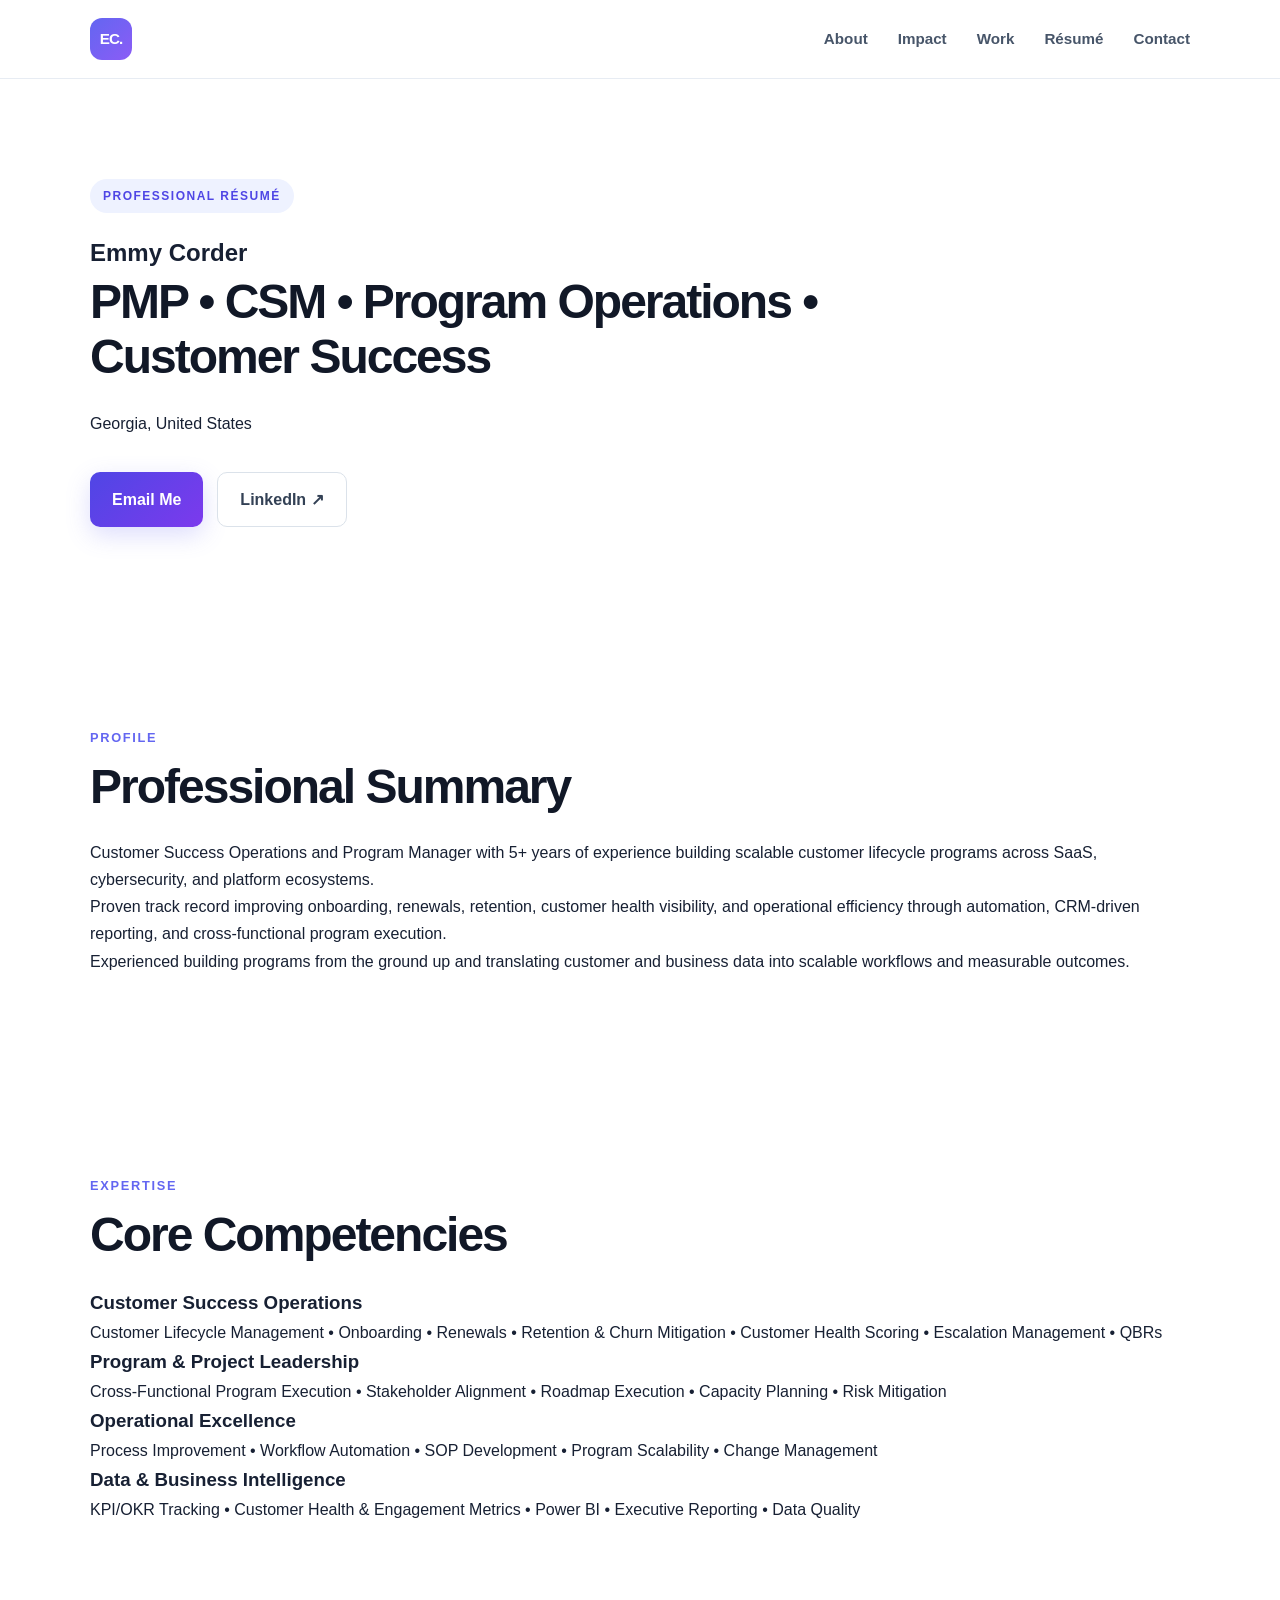
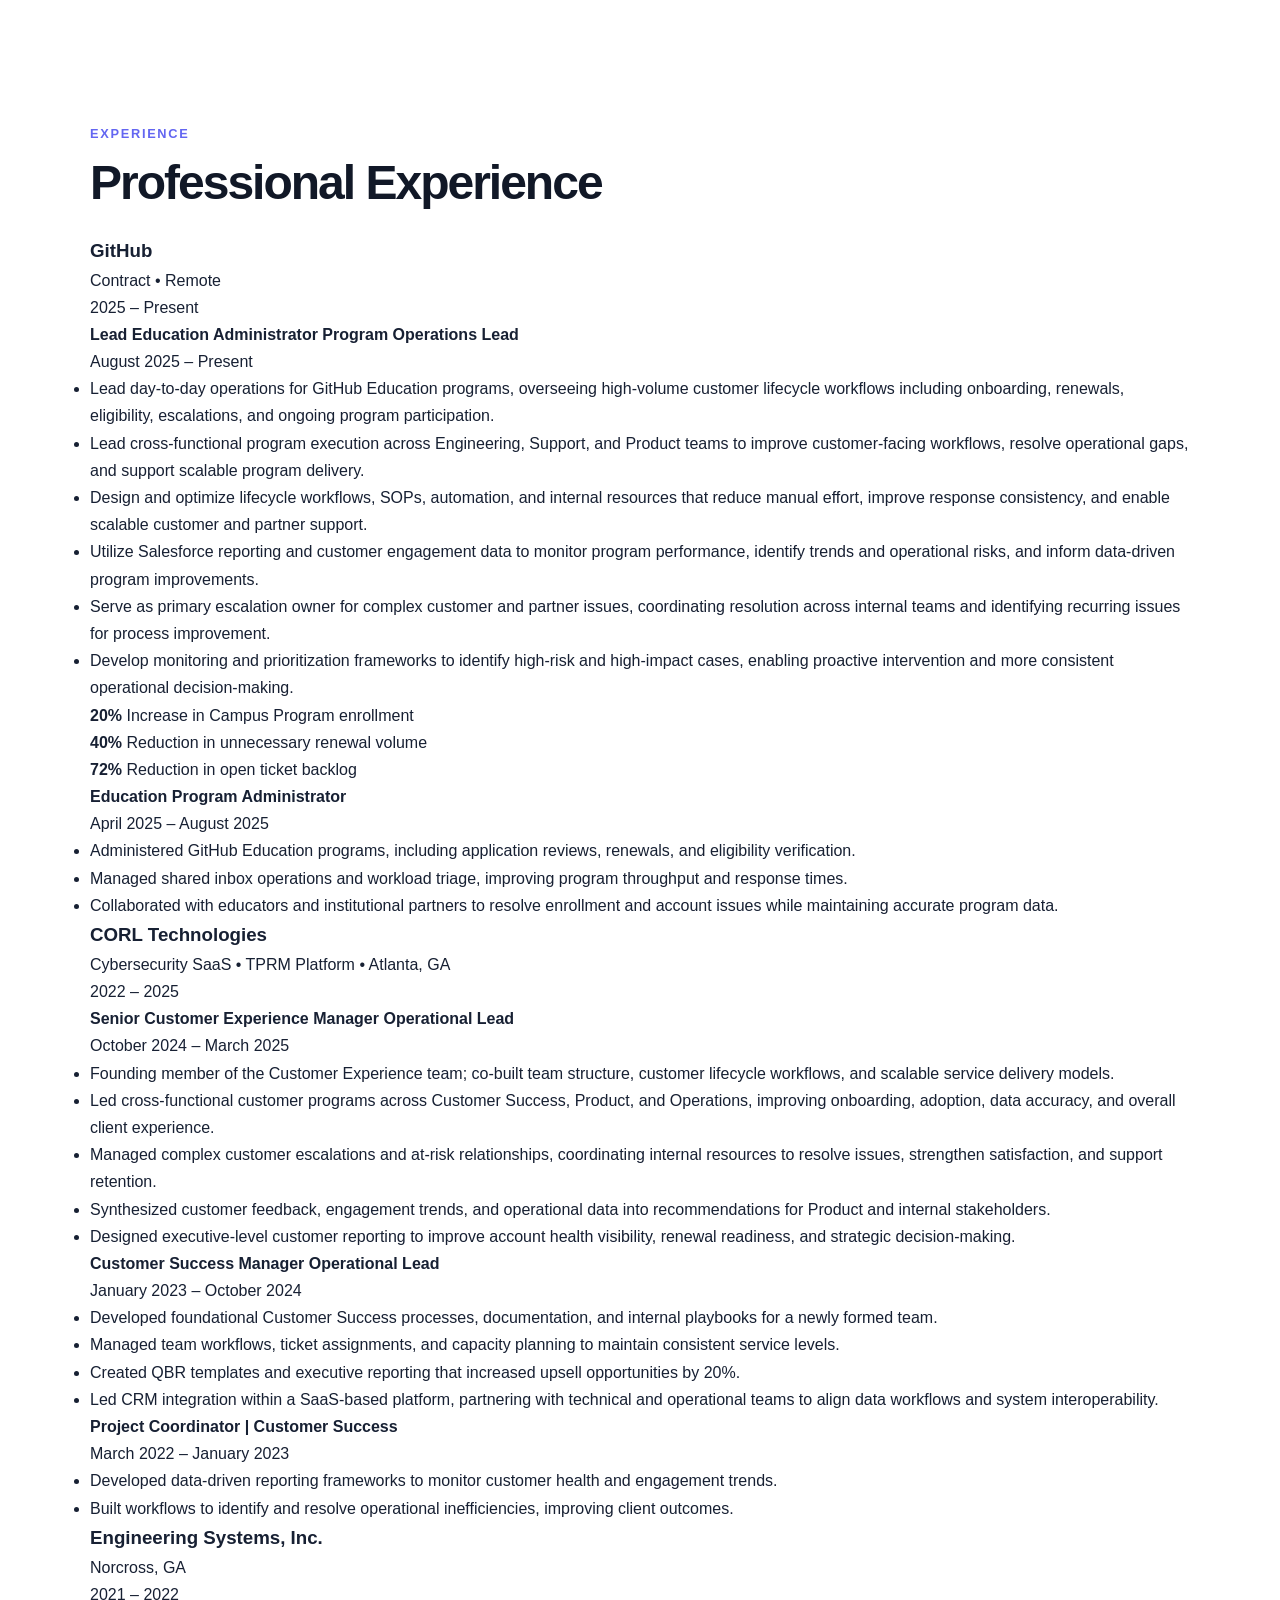
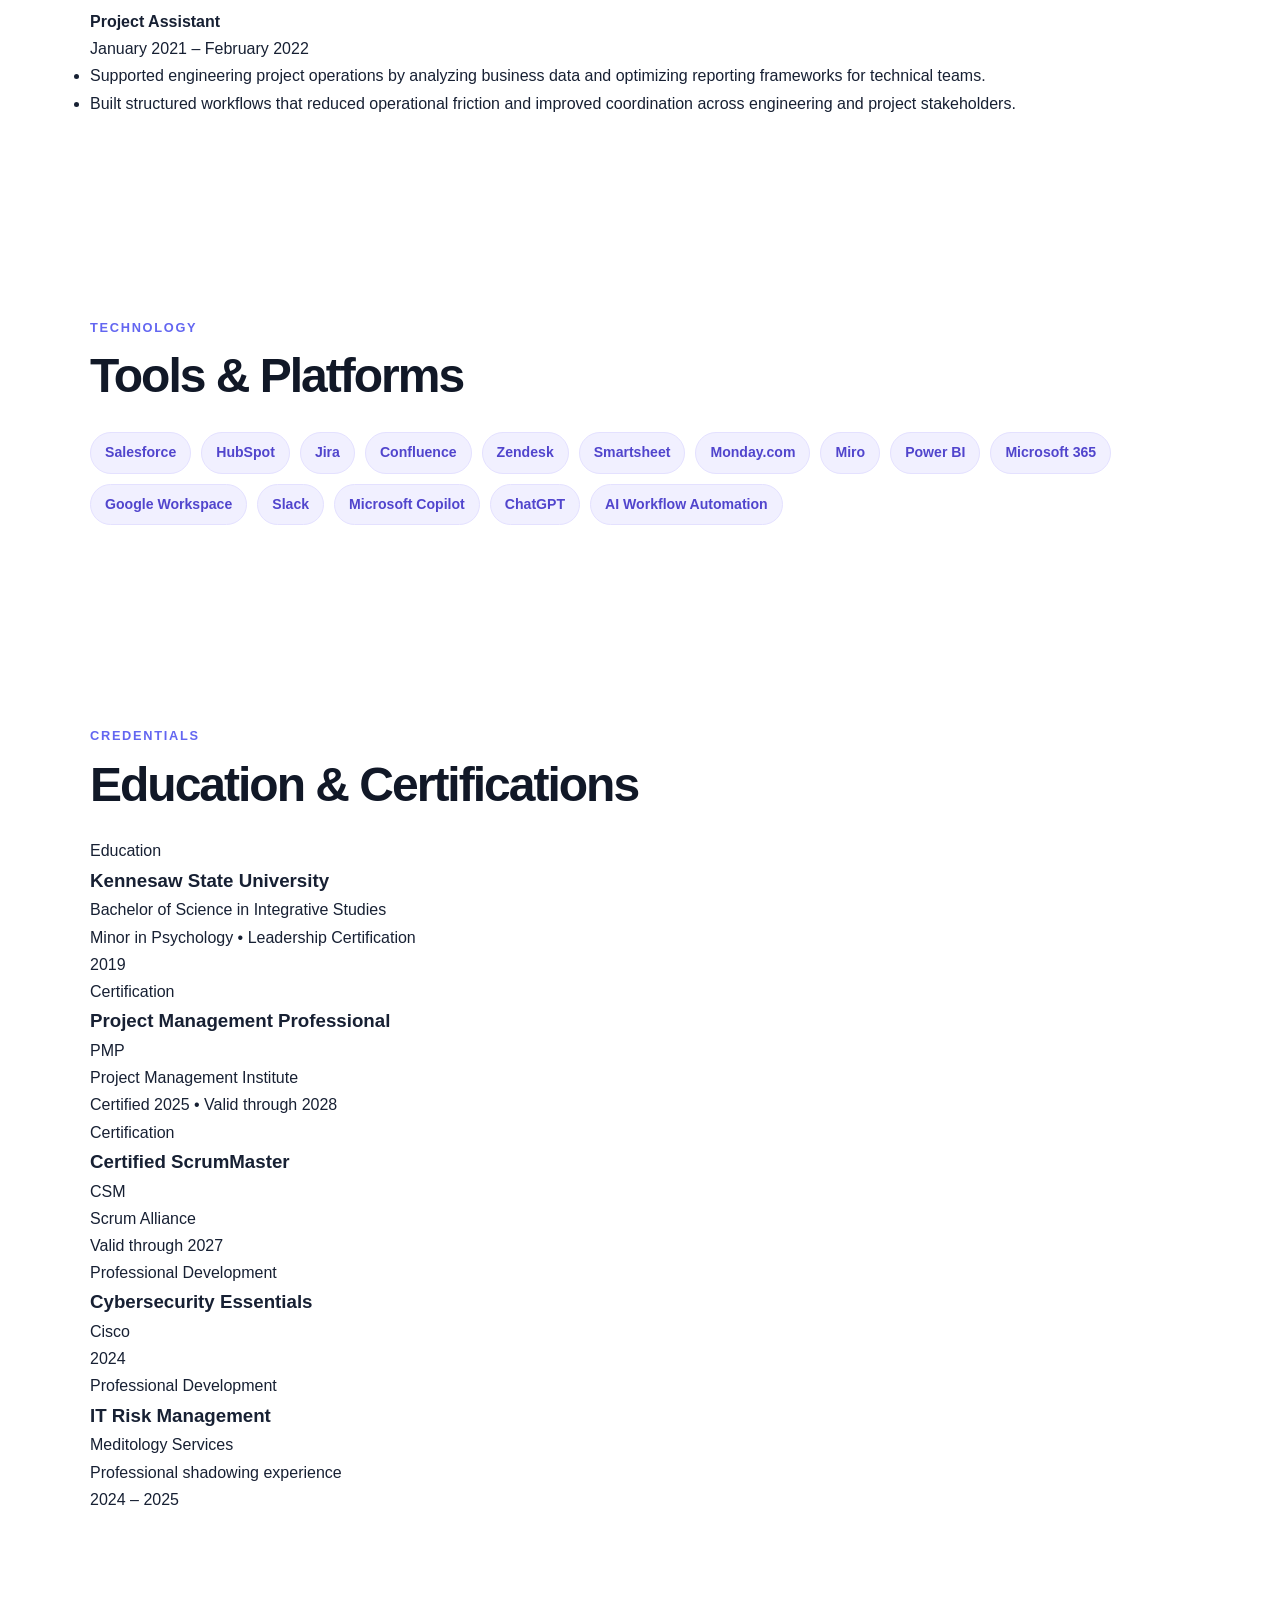
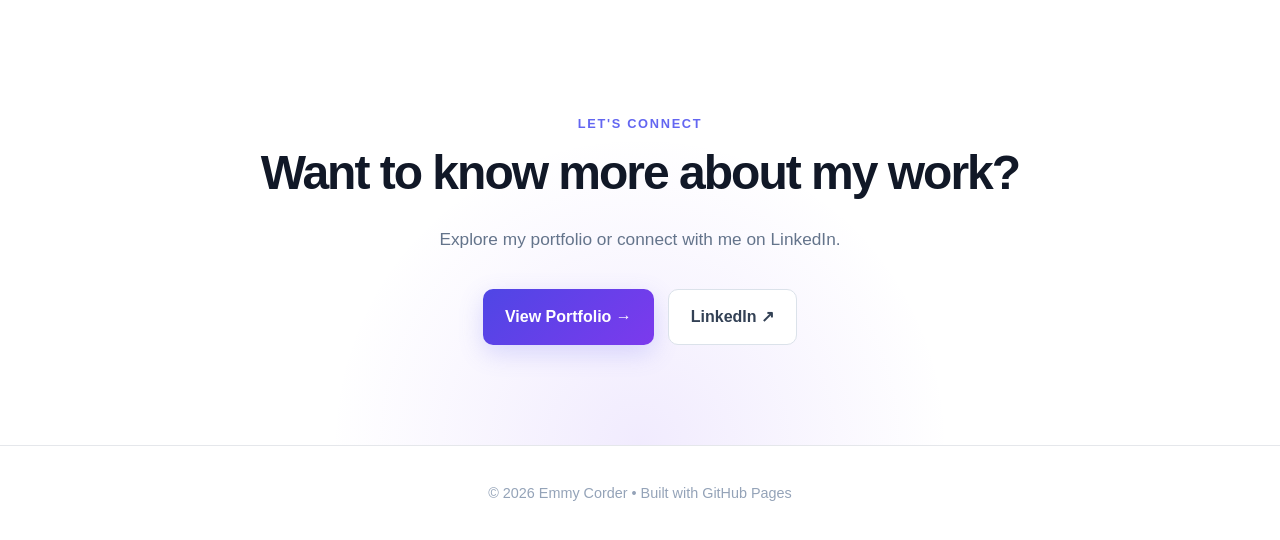
==== resume.html @ 61326d57 "Add HTML résumé for Emmy Corder This commit adds a complete HTML résumé for Emmy Corder, detailing p" ====
<!DOCTYPE html>
<html lang="en">

<head>
    <meta charset="UTF-8">
    <meta name="viewport" content="width=device-width, initial-scale=1.0">

    <title>Résumé | Emmy Corder</title>

    <meta name="description"
        content="Professional experience and credentials of Emmy Corder, PMP, CSM — program operations and customer success professional specializing in SaaS and cybersecurity.">

    <link rel="stylesheet" href="style.css">

    <!-- EC Browser Tab Icon -->
    <link rel="icon"
        href="data:image/svg+xml,<svg xmlns=%22http://www.w3.org/2000/svg%22 viewBox=%220 0 100 100%22><rect width=%22100%22 height=%22100%22 rx=%2220%22 fill=%22%236366f1%22/><text x=%2250%22 y=%2265%22 font-size=%2242%22 text-anchor=%22middle%22 fill=%22white%22 font-family=%22Arial%22 font-weight=%22bold%22>EC</text></svg>">

</head>

<body>

    <!-- Navigation -->

    <nav>

        <a href="index.html" class="logo">EC.</a>

        <ul>
            <li><a href="index.html#about">About</a></li>
            <li><a href="index.html#impact">Impact</a></li>
            <li><a href="index.html#experience">Work</a></li>
            <li><a href="resume.html">Résumé</a></li>
            <li><a href="index.html#contact">Contact</a></li>
        </ul>

    </nav>


    <!-- Resume Header -->

    <section class="resume-hero">

        <div class="container">

            <p class="eyebrow">Professional Résumé</p>

            <h1>Emmy Corder</h1>

            <h2>
                PMP • CSM • Program Operations • Customer Success
            </h2>

            <p class="resume-location">
                Georgia, United States
            </p>

            <div class="buttons">

                <a class="button primary"
                    href="mailto:emmylou7486@gmail.com">
                    Email Me
                </a>

                <a class="button secondary"
                    href="https://www.linkedin.com/in/emily-corder/"
                    target="_blank"
                    rel="noopener noreferrer">
                    LinkedIn ↗
                </a>

            </div>

        </div>

    </section>


    <!-- Professional Summary -->

    <section class="resume-section">

        <div class="container resume-container">

            <div class="resume-section-title">
                <p class="section-label">Profile</p>
                <h2>Professional Summary</h2>
            </div>

            <div class="resume-content">

                <p>
                    Customer Success Operations and Program Manager with 5+ years
                    of experience building scalable customer lifecycle programs
                    across SaaS, cybersecurity, and platform ecosystems.
                </p>

                <p>
                    Proven track record improving onboarding, renewals, retention,
                    customer health visibility, and operational efficiency through
                    automation, CRM-driven reporting, and cross-functional program
                    execution.
                </p>

                <p>
                    Experienced building programs from the ground up and translating
                    customer and business data into scalable workflows and measurable
                    outcomes.
                </p>

            </div>

        </div>

    </section>


    <!-- Core Competencies -->

    <section class="resume-section resume-alt">

        <div class="container">

            <p class="section-label">Expertise</p>

            <h2>Core Competencies</h2>

            <div class="competency-grid">

                <div class="competency-card">

                    <h3>Customer Success Operations</h3>

                    <p>
                        Customer Lifecycle Management • Onboarding • Renewals •
                        Retention & Churn Mitigation • Customer Health Scoring •
                        Escalation Management • QBRs
                    </p>

                </div>


                <div class="competency-card">

                    <h3>Program & Project Leadership</h3>

                    <p>
                        Cross-Functional Program Execution • Stakeholder Alignment •
                        Roadmap Execution • Capacity Planning • Risk Mitigation
                    </p>

                </div>


                <div class="competency-card">

                    <h3>Operational Excellence</h3>

                    <p>
                        Process Improvement • Workflow Automation • SOP Development •
                        Program Scalability • Change Management
                    </p>

                </div>


                <div class="competency-card">

                    <h3>Data & Business Intelligence</h3>

                    <p>
                        KPI/OKR Tracking • Customer Health & Engagement Metrics •
                        Power BI • Executive Reporting • Data Quality
                    </p>

                </div>

            </div>

        </div>

    </section>


    <!-- Experience -->

    <section class="resume-section">

        <div class="container">

            <p class="section-label">Experience</p>

            <h2>Professional Experience</h2>


            <!-- GitHub -->

            <article class="resume-job">

                <div class="job-header">

                    <div>
                        <h3>GitHub</h3>
                        <p class="company-detail">
                            Contract • Remote
                        </p>
                    </div>

                    <span class="job-period">
                        2025 – Present
                    </span>

                </div>


                <div class="role">

                    <div class="role-heading">

                        <h4>
                            Lead Education Administrator
                            <span>Program Operations Lead</span>
                        </h4>

                        <p>August 2025 – Present</p>

                    </div>

                    <ul>
                        <li>
                            Lead day-to-day operations for GitHub Education programs,
                            overseeing high-volume customer lifecycle workflows including
                            onboarding, renewals, eligibility, escalations, and ongoing
                            program participation.
                        </li>

                        <li>
                            Lead cross-functional program execution across Engineering,
                            Support, and Product teams to improve customer-facing workflows,
                            resolve operational gaps, and support scalable program delivery.
                        </li>

                        <li>
                            Design and optimize lifecycle workflows, SOPs, automation,
                            and internal resources that reduce manual effort, improve
                            response consistency, and enable scalable customer and
                            partner support.
                        </li>

                        <li>
                            Utilize Salesforce reporting and customer engagement data
                            to monitor program performance, identify trends and operational
                            risks, and inform data-driven program improvements.
                        </li>

                        <li>
                            Serve as primary escalation owner for complex customer and
                            partner issues, coordinating resolution across internal teams
                            and identifying recurring issues for process improvement.
                        </li>

                        <li>
                            Develop monitoring and prioritization frameworks to identify
                            high-risk and high-impact cases, enabling proactive intervention
                            and more consistent operational decision-making.
                        </li>

                    </ul>


                    <div class="achievement-grid">

                        <div class="achievement">
                            <strong>20%</strong>
                            <span>Increase in Campus Program enrollment</span>
                        </div>

                        <div class="achievement">
                            <strong>40%</strong>
                            <span>Reduction in unnecessary renewal volume</span>
                        </div>

                        <div class="achievement">
                            <strong>72%</strong>
                            <span>Reduction in open ticket backlog</span>
                        </div>

                    </div>

                </div>


                <div class="role">

                    <div class="role-heading">

                        <h4>Education Program Administrator</h4>

                        <p>April 2025 – August 2025</p>

                    </div>

                    <ul>
                        <li>
                            Administered GitHub Education programs, including application
                            reviews, renewals, and eligibility verification.
                        </li>

                        <li>
                            Managed shared inbox operations and workload triage,
                            improving program throughput and response times.
                        </li>

                        <li>
                            Collaborated with educators and institutional partners to
                            resolve enrollment and account issues while maintaining
                            accurate program data.
                        </li>
                    </ul>

                </div>

            </article>


            <!-- CORL -->

            <article class="resume-job">

                <div class="job-header">

                    <div>
                        <h3>CORL Technologies</h3>
                        <p class="company-detail">
                            Cybersecurity SaaS • TPRM Platform • Atlanta, GA
                        </p>
                    </div>

                    <span class="job-period">
                        2022 – 2025
                    </span>

                </div>


                <div class="role">

                    <div class="role-heading">

                        <h4>
                            Senior Customer Experience Manager
                            <span>Operational Lead</span>
                        </h4>

                        <p>October 2024 – March 2025</p>

                    </div>

                    <ul>
                        <li>
                            Founding member of the Customer Experience team; co-built
                            team structure, customer lifecycle workflows, and scalable
                            service delivery models.
                        </li>

                        <li>
                            Led cross-functional customer programs across Customer Success,
                            Product, and Operations, improving onboarding, adoption,
                            data accuracy, and overall client experience.
                        </li>

                        <li>
                            Managed complex customer escalations and at-risk relationships,
                            coordinating internal resources to resolve issues, strengthen
                            satisfaction, and support retention.
                        </li>

                        <li>
                            Synthesized customer feedback, engagement trends, and
                            operational data into recommendations for Product and
                            internal stakeholders.
                        </li>

                        <li>
                            Designed executive-level customer reporting to improve
                            account health visibility, renewal readiness, and strategic
                            decision-making.
                        </li>
                    </ul>

                </div>


                <div class="role">

                    <div class="role-heading">

                        <h4>
                            Customer Success Manager
                            <span>Operational Lead</span>
                        </h4>

                        <p>January 2023 – October 2024</p>

                    </div>

                    <ul>
                        <li>
                            Developed foundational Customer Success processes,
                            documentation, and internal playbooks for a newly formed team.
                        </li>

                        <li>
                            Managed team workflows, ticket assignments, and capacity
                            planning to maintain consistent service levels.
                        </li>

                        <li>
                            Created QBR templates and executive reporting that increased
                            upsell opportunities by 20%.
                        </li>

                        <li>
                            Led CRM integration within a SaaS-based platform, partnering
                            with technical and operational teams to align data workflows
                            and system interoperability.
                        </li>
                    </ul>

                </div>


                <div class="role">

                    <div class="role-heading">

                        <h4>Project Coordinator | Customer Success</h4>

                        <p>March 2022 – January 2023</p>

                    </div>

                    <ul>
                        <li>
                            Developed data-driven reporting frameworks to monitor
                            customer health and engagement trends.
                        </li>

                        <li>
                            Built workflows to identify and resolve operational
                            inefficiencies, improving client outcomes.
                        </li>
                    </ul>

                </div>

            </article>


            <!-- ESI -->

            <article class="resume-job">

                <div class="job-header">

                    <div>
                        <h3>Engineering Systems, Inc.</h3>
                        <p class="company-detail">Norcross, GA</p>
                    </div>

                    <span class="job-period">
                        2021 – 2022
                    </span>

                </div>

                <div class="role">

                    <div class="role-heading">

                        <h4>Project Assistant</h4>

                        <p>January 2021 – February 2022</p>

                    </div>

                    <ul>
                        <li>
                            Supported engineering project operations by analyzing
                            business data and optimizing reporting frameworks for
                            technical teams.
                        </li>

                        <li>
                            Built structured workflows that reduced operational
                            friction and improved coordination across engineering
                            and project stakeholders.
                        </li>
                    </ul>

                </div>

            </article>

        </div>

    </section>


    <!-- Tools -->

    <section class="resume-section resume-alt">

        <div class="container">

            <p class="section-label">Technology</p>

            <h2>Tools & Platforms</h2>

            <div class="skills">

                <span class="skill">Salesforce</span>
                <span class="skill">HubSpot</span>
                <span class="skill">Jira</span>
                <span class="skill">Confluence</span>
                <span class="skill">Zendesk</span>
                <span class="skill">Smartsheet</span>
                <span class="skill">Monday.com</span>
                <span class="skill">Miro</span>
                <span class="skill">Power BI</span>
                <span class="skill">Microsoft 365</span>
                <span class="skill">Google Workspace</span>
                <span class="skill">Slack</span>
                <span class="skill">Microsoft Copilot</span>
                <span class="skill">ChatGPT</span>
                <span class="skill">AI Workflow Automation</span>

            </div>

        </div>

    </section>


    <!-- Education & Credentials -->

    <section class="resume-section">

        <div class="container">

            <p class="section-label">Credentials</p>

            <h2>Education & Certifications</h2>


            <div class="credential-grid">

                <div class="credential-card">

                    <span class="credential-type">Education</span>

                    <h3>Kennesaw State University</h3>

                    <p>
                        Bachelor of Science in Integrative Studies
                    </p>

                    <p class="credential-detail">
                        Minor in Psychology • Leadership Certification
                    </p>

                    <p class="credential-year">2019</p>

                </div>


                <div class="credential-card">

                    <span class="credential-type">Certification</span>

                    <h3>Project Management Professional</h3>

                    <p>PMP</p>

                    <p class="credential-detail">
                        Project Management Institute
                    </p>

                    <p class="credential-year">
                        Certified 2025 • Valid through 2028
                    </p>

                </div>


                <div class="credential-card">

                    <span class="credential-type">Certification</span>

                    <h3>Certified ScrumMaster</h3>

                    <p>CSM</p>

                    <p class="credential-detail">
                        Scrum Alliance
                    </p>

                    <p class="credential-year">
                        Valid through 2027
                    </p>

                </div>


                <div class="credential-card">

                    <span class="credential-type">Professional Development</span>

                    <h3>Cybersecurity Essentials</h3>

                    <p>Cisco</p>

                    <p class="credential-year">2024</p>

                </div>


                <div class="credential-card">

                    <span class="credential-type">Professional Development</span>

                    <h3>IT Risk Management</h3>

                    <p>Meditology Services</p>

                    <p class="credential-detail">
                        Professional shadowing experience
                    </p>

                    <p class="credential-year">
                        2024 – 2025
                    </p>

                </div>

            </div>

        </div>

    </section>


    <!-- Contact -->

    <section class="contact">

        <div class="container">

            <p class="section-label">Let's Connect</p>

            <h2>
                Want to know more about my work?
            </h2>

            <p class="section-intro">
                Explore my portfolio or connect with me on LinkedIn.
            </p>

            <div class="buttons">

                <a class="button primary" href="index.html">
                    View Portfolio →
                </a>

                <a class="button secondary"
                    href="https://www.linkedin.com/in/emily-corder/"
                    target="_blank"
                    rel="noopener noreferrer">
                    LinkedIn ↗
                </a>

            </div>

        </div>

    </section>


    <footer>

        <p>
            © 2026 Emmy Corder • Built with GitHub Pages
        </p>

    </footer>

</body>

</html>
---- style.css ----
/* ---------- Base ---------- */

* {
    box-sizing: border-box;
    margin: 0;
    padding: 0;
}

html {
    scroll-behavior: smooth;
}

body {
    font-family: Inter, -apple-system, BlinkMacSystemFont, "Segoe UI", sans-serif;
    color: #172033;
    background: #ffffff;
    line-height: 1.7;
}

a {
    transition: all 0.2s ease;
}


/* ---------- Navigation ---------- */

nav {
    position: sticky;
    top: 0;
    z-index: 100;

    width: 100%;
    padding: 18px max(30px, calc((100% - 1100px) / 2));

    display: flex;
    justify-content: space-between;
    align-items: center;

    background: rgba(255, 255, 255, 0.88);
    backdrop-filter: blur(14px);
    border-bottom: 1px solid rgba(226, 232, 240, 0.8);
}

.logo {
    width: 42px;
    height: 42px;

    display: flex;
    align-items: center;
    justify-content: center;

    border-radius: 12px;

    background: linear-gradient(135deg, #6366f1, #8b5cf6);
    color: white;

    font-weight: 800;
    letter-spacing: -1px;
    text-decoration: none;

    transition: transform 0.2s ease, box-shadow 0.2s ease;
}

.logo:hover {
    color: white;
    transform: translateY(-2px);
    box-shadow: 0 6px 18px rgba(99, 102, 241, 0.25);
}

nav ul {
    display: flex;
    gap: 30px;
    list-style: none;
}

nav a {
    color: #475569;
    text-decoration: none;
    font-size: 0.95rem;
    font-weight: 600;
}

nav a:hover {
    color: #6366f1;
}


/* ---------- Hero ---------- */

.hero-wrapper {
    background:
        radial-gradient(circle at 85% 15%, rgba(139, 92, 246, .15), transparent 30%),
        radial-gradient(circle at 10% 60%, rgba(99, 102, 241, .10), transparent 35%),
        linear-gradient(180deg, #fafaff 0%, #ffffff 100%);
}

.hero {
    min-height: 78vh;
    max-width: 1100px;
    margin: auto;

    padding: 100px 30px 120px;

    display: flex;
    align-items: center;
}

.hero-content {
    max-width: 850px;
}

.eyebrow {
    display: inline-block;

    margin-bottom: 20px;
    padding: 7px 13px;

    border-radius: 999px;

    background: #eef2ff;
    color: #4f46e5;

    font-size: .75rem;
    font-weight: 800;
    letter-spacing: 1.5px;
    text-transform: uppercase;
}

.hero h1 {
    margin-bottom: 20px;

    color: #111827;

    font-size: clamp(3.7rem, 8vw, 6.5rem);
    line-height: .95;
    letter-spacing: -5px;
}

.gradient-text {
    background: linear-gradient(90deg, #4f46e5, #8b5cf6);
    -webkit-background-clip: text;
    background-clip: text;
    color: transparent;
}

.hero h2 {
    max-width: 850px;
    margin-bottom: 25px;

    color: #334155;

    font-size: clamp(1.5rem, 3vw, 2.3rem);
    font-weight: 500;
    line-height: 1.3;
    letter-spacing: -1px;
}

.hero-description {
    max-width: 720px;

    color: #64748b;

    font-size: 1.12rem;
}

.buttons {
    display: flex;
    flex-wrap: wrap;
    gap: 14px;

    margin-top: 35px;
}

.button {
    display: inline-flex;
    align-items: center;

    padding: 13px 22px;

    border-radius: 10px;

    text-decoration: none;
    font-weight: 700;
}

.primary {
    background: linear-gradient(135deg, #4f46e5, #7c3aed);
    color: white;

    box-shadow: 0 8px 25px rgba(99, 102, 241, .22);
}

.primary:hover {
    transform: translateY(-2px);
    box-shadow: 0 12px 30px rgba(99, 102, 241, .30);
}

.secondary {
    background: white;
    border: 1px solid #dbe2ea;
    color: #334155;
}

.secondary:hover {
    border-color: #a5b4fc;
    transform: translateY(-2px);
}


/* ---------- General Sections ---------- */

section {
    padding: 100px 30px;
}

.container {
    max-width: 1100px;
    margin: auto;
}

.section-label {
    margin-bottom: 10px;

    color: #6366f1;

    font-size: .8rem;
    font-weight: 800;
    letter-spacing: 1.7px;
    text-transform: uppercase;
}

section h2 {
    max-width: 800px;
    margin-bottom: 25px;

    color: #111827;

    font-size: clamp(2rem, 4vw, 3rem);
    line-height: 1.15;
    letter-spacing: -2px;
}

.section-intro {
    max-width: 750px;

    color: #64748b;

    font-size: 1.08rem;
}


/* ---------- About ---------- */

.about-grid {
    display: grid;
    grid-template-columns: 1.25fr .75fr;
    gap: 70px;
    align-items: start;
}

.about-text p {
    margin-bottom: 20px;
    color: #475569;
    font-size: 1.05rem;
}

.quick-info {
    padding: 28px;

    background: #fafaff;
    border: 1px solid #e8e8f5;
    border-radius: 18px;

    box-shadow: 0 15px 40px rgba(15, 23, 42, .04);
}

.quick-info h3 {
    margin-bottom: 20px;
}

.quick-info p {
    margin-bottom: 14px;
    color: #64748b;
}

.quick-info strong {
    color: #1e293b;
}


/* ---------- Skills ---------- */

.skills {
    display: flex;
    flex-wrap: wrap;
    gap: 10px;

    margin-top: 28px;
}

.skill {
    padding: 8px 14px;

    background: #f1f0ff;
    border: 1px solid #e4e1ff;
    border-radius: 999px;

    color: #5145cd;

    font-size: .88rem;
    font-weight: 650;
}


/* ---------- Impact ---------- */

.impact {
    background: #f8fafc;
}

.stats {
    display: grid;
    grid-template-columns: repeat(3, 1fr);
    gap: 22px;

    margin-top: 45px;
}

.stat {
    position: relative;
    overflow: hidden;

    padding: 38px;

    background: white;
    border: 1px solid #e5e7eb;
    border-radius: 20px;

    box-shadow: 0 10px 35px rgba(15, 23, 42, .04);

    transition: transform .2s ease, box-shadow .2s ease;
}

.stat:hover {
    transform: translateY(-5px);
    box-shadow: 0 18px 45px rgba(15, 23, 42, .08);
}

.stat::before {
    content: "";
    position: absolute;

    top: 0;
    left: 0;

    width: 100%;
    height: 4px;

    background: linear-gradient(90deg, #6366f1, #a855f7);
}

.stat strong {
    display: block;

    margin-bottom: 7px;

    color: #5b50d6;

    font-size: 3.2rem;
    line-height: 1;
}

.stat span {
    color: #64748b;
}


/* ---------- Work Cards ---------- */

.work-grid {
    display: grid;
    grid-template-columns: repeat(2, 1fr);
    gap: 25px;

    margin-top: 45px;
}

.work-card {
    padding: 35px;

    background: white;
    border: 1px solid #e5e7eb;
    border-radius: 20px;

    box-shadow: 0 10px 35px rgba(15, 23, 42, .04);

    transition: transform .2s ease, border-color .2s ease;
}

.work-card:hover {
    transform: translateY(-4px);
    border-color: #c7d2fe;
}

.work-card .tag {
    display: inline-block;

    margin-bottom: 20px;
    padding: 6px 10px;

    background: #eef2ff;
    border-radius: 7px;

    color: #4f46e5;

    font-size: .75rem;
    font-weight: 800;
    text-transform: uppercase;
}

.work-card h3 {
    margin-bottom: 12px;

    color: #1e293b;

    font-size: 1.35rem;
}

.work-card p {
    color: #64748b;
}


/* ---------- Contact ---------- */

.contact {
    text-align: center;

    background:
        radial-gradient(circle at 50% 100%, rgba(139, 92, 246, .12), transparent 40%),
        #ffffff;
}

.contact h2,
.contact .section-intro {
    margin-left: auto;
    margin-right: auto;
}

.contact .buttons {
    justify-content: center;
}


/* ---------- Footer ---------- */

footer {
    padding: 35px 30px;

    border-top: 1px solid #e5e7eb;

    text-align: center;
    color: #94a3b8;

    font-size: .9rem;
}


/* ---------- Mobile ---------- */

@media (max-width: 750px) {

    nav ul {
        display: none;
    }

    .hero {
        min-height: auto;
        padding-top: 80px;
        padding-bottom: 90px;
    }

    .hero h1 {
        letter-spacing: -3px;
    }

    .about-grid,
    .stats,
    .work-grid {
        grid-template-columns: 1fr;
    }

    .about-grid {
        gap: 35px;
    }

    section {
        padding: 75px 25px;
    }
}
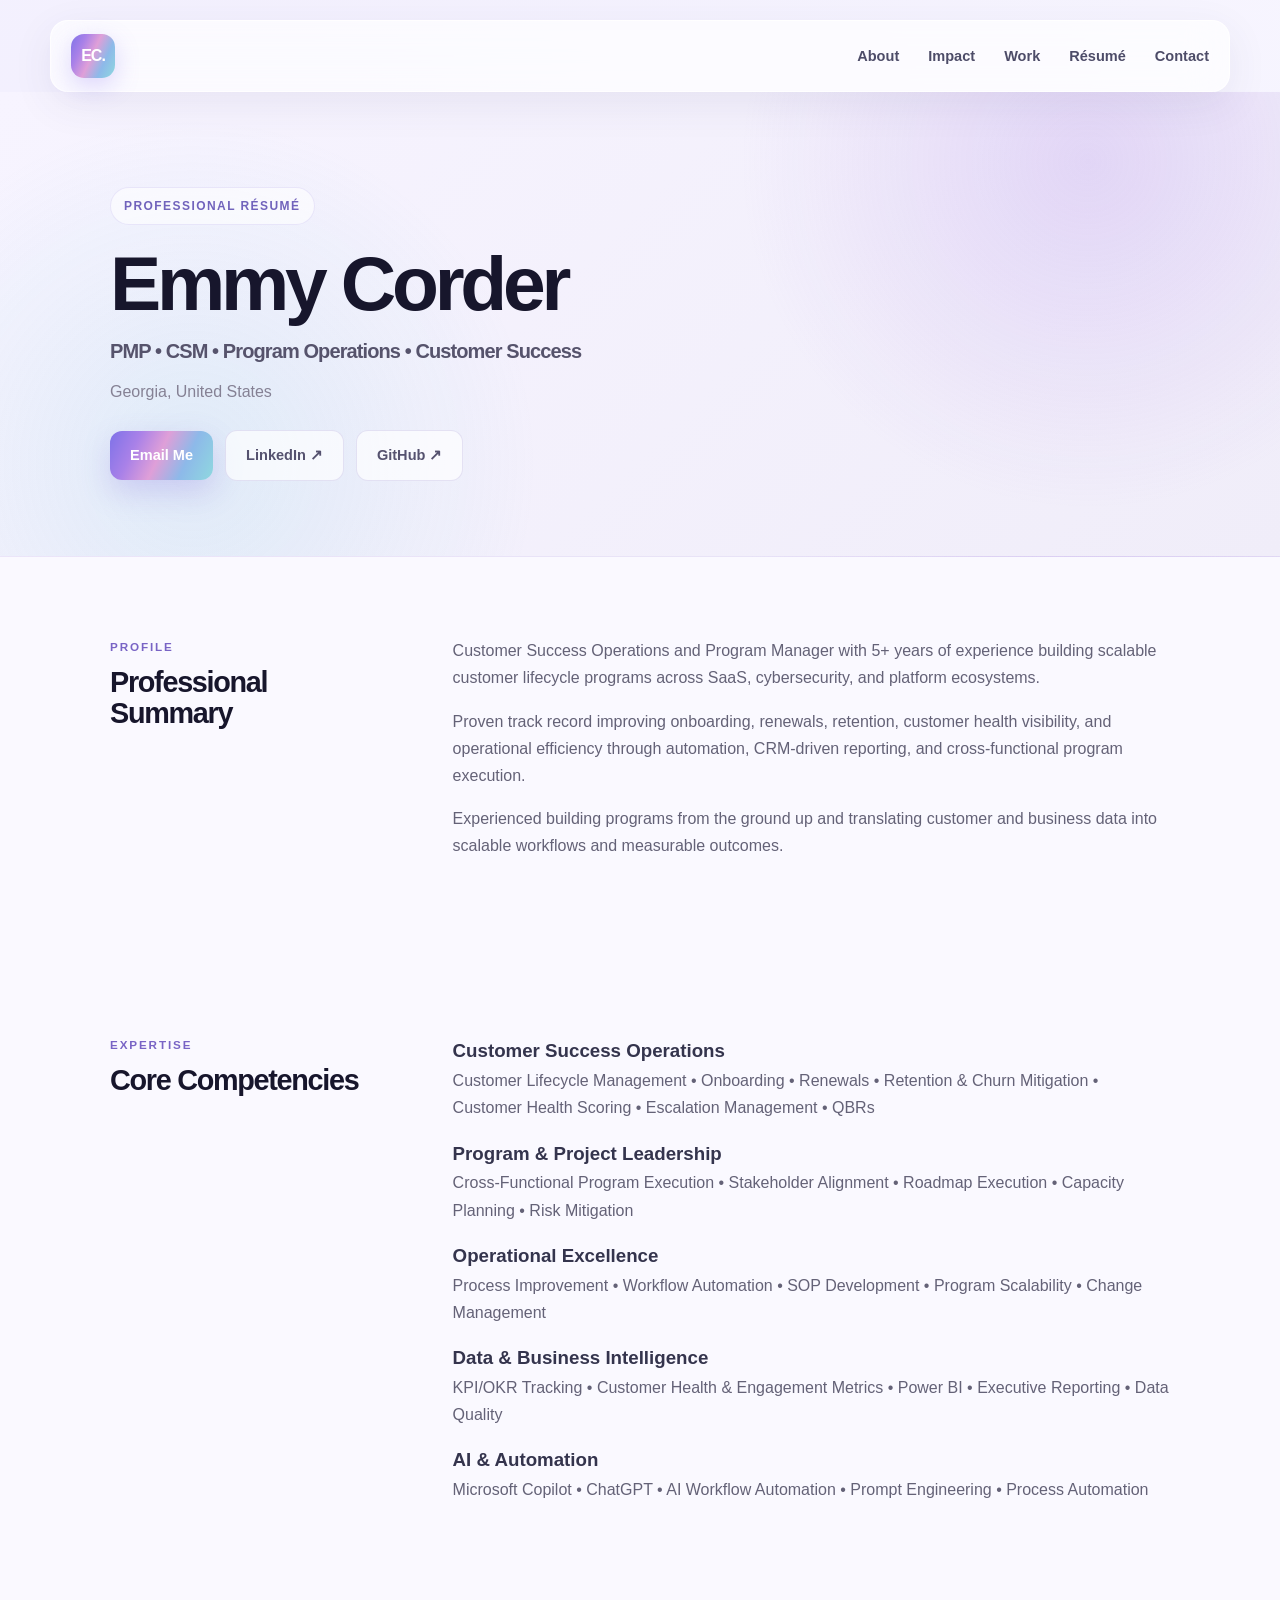
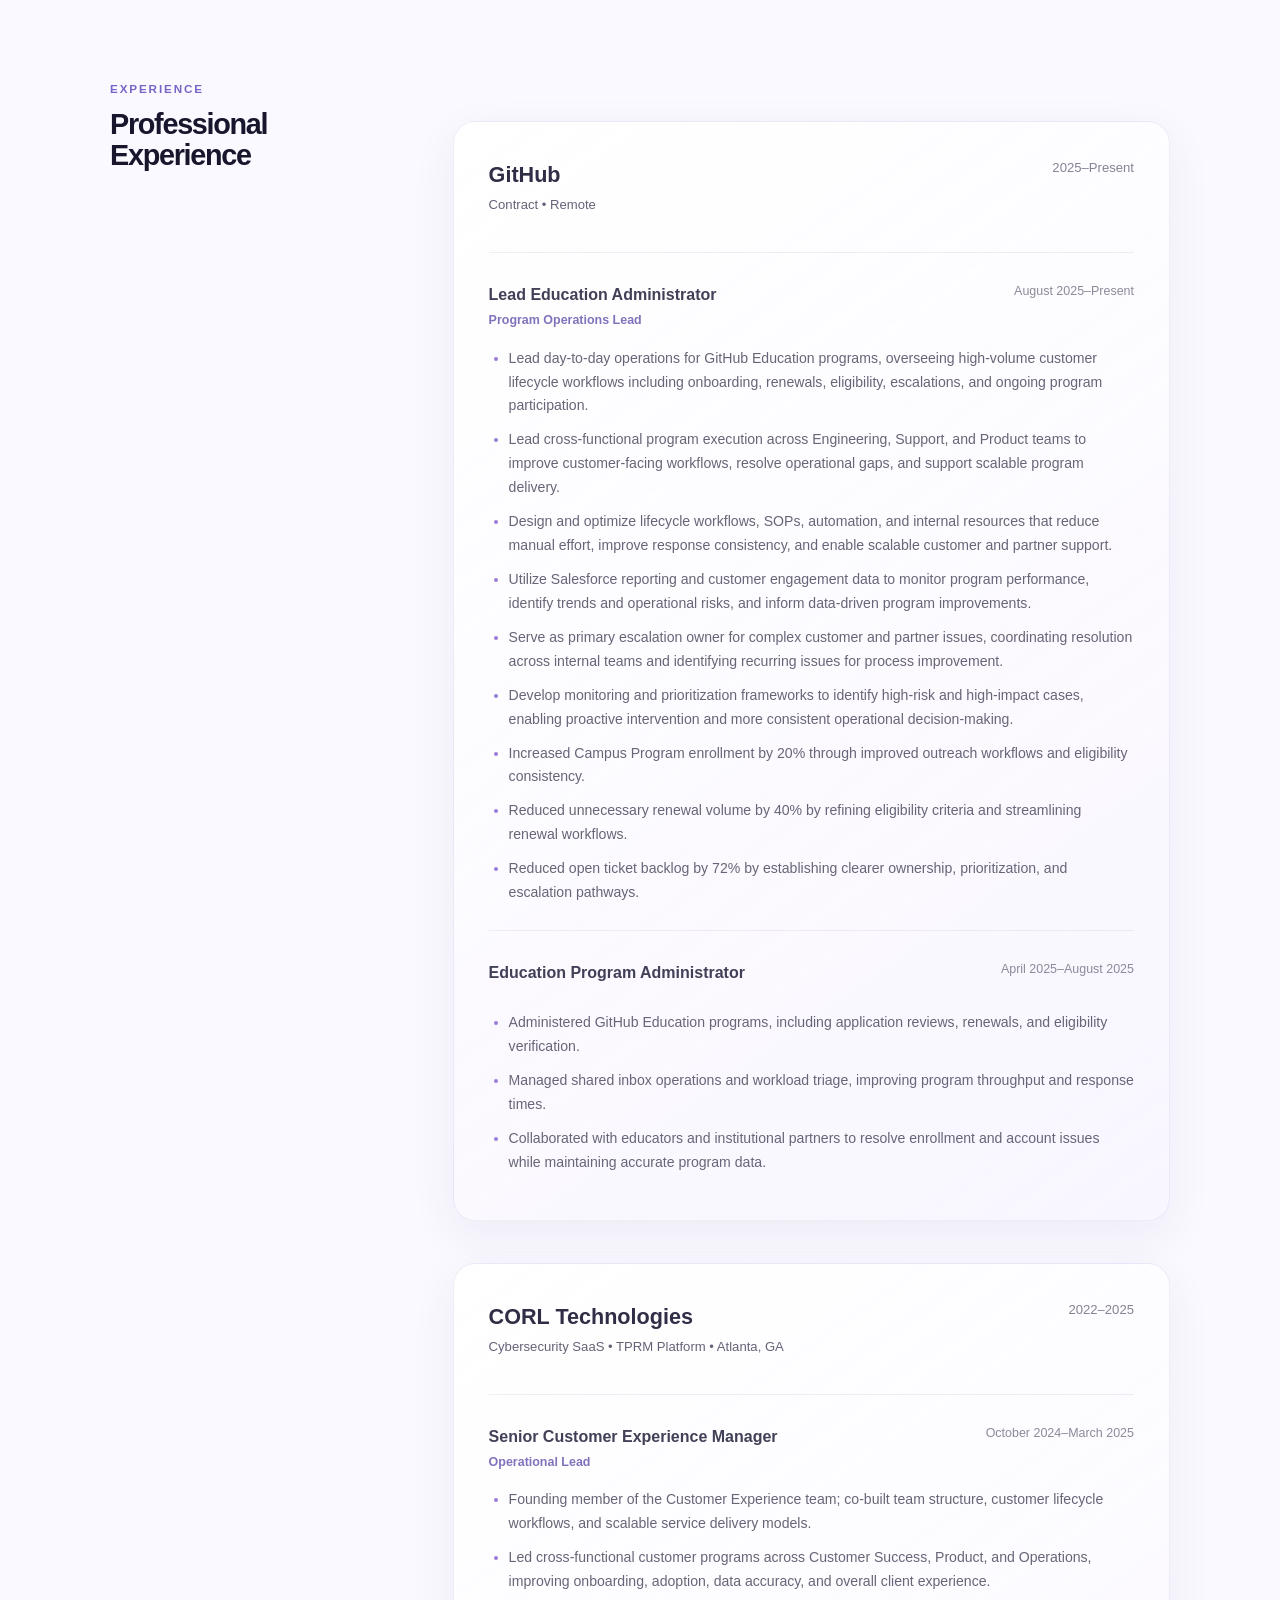
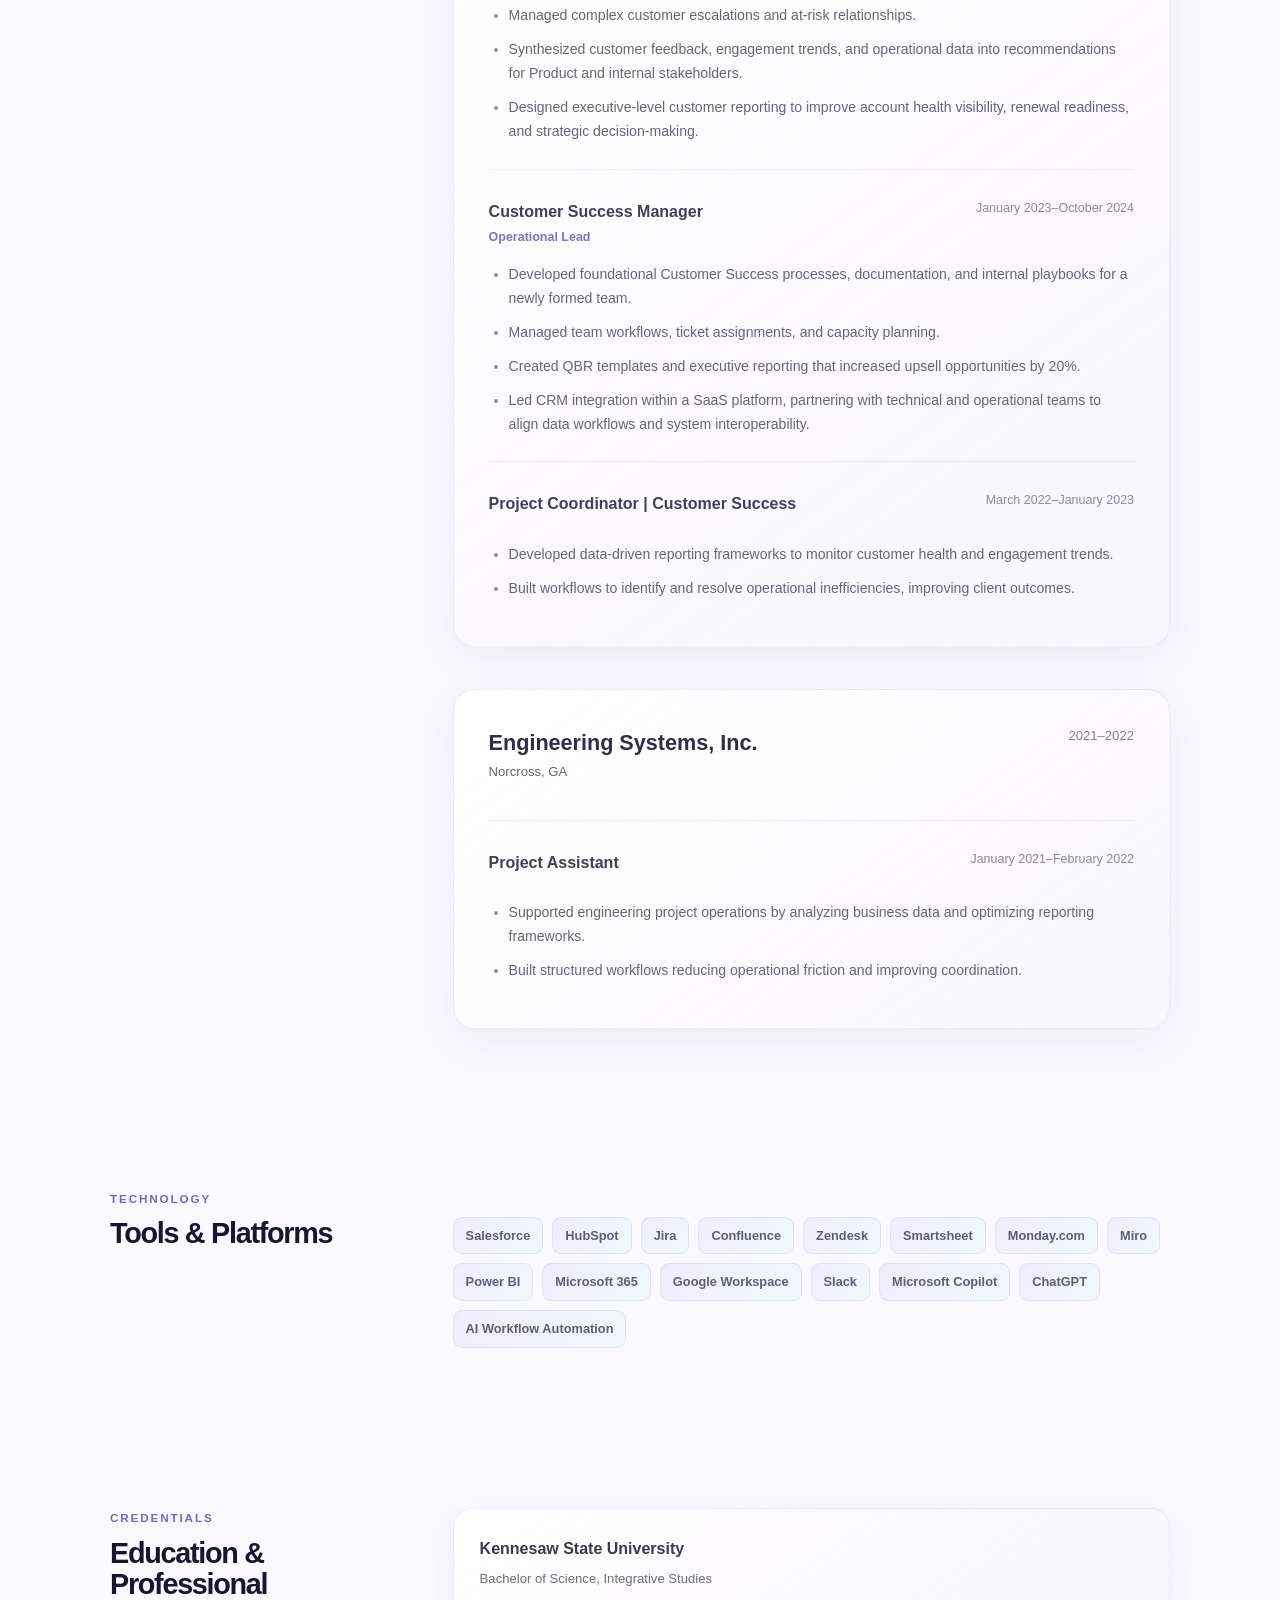
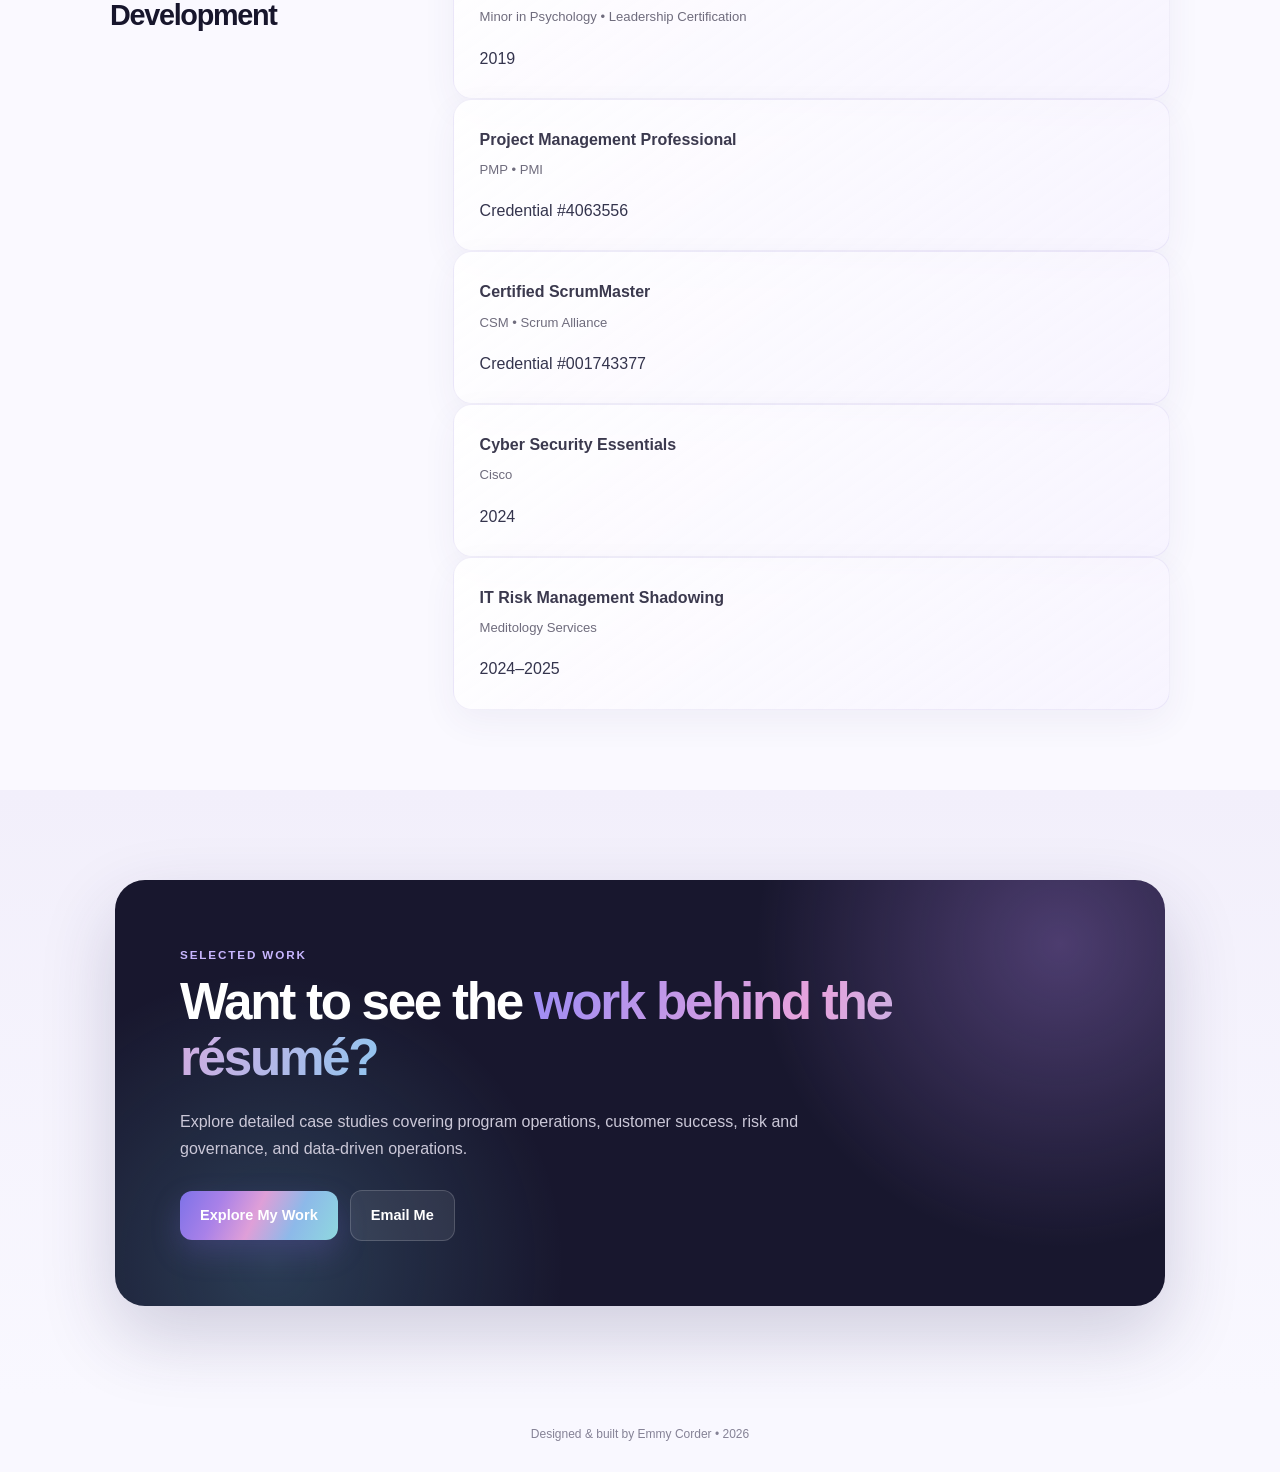
==== commit 76a90bfb: "Refactor resume.html for favicon and layout improvements Updated favicon link and improved formattin" ====
--- a/resume.html
+++ b/resume.html
@@ -12,15 +12,11 @@
 
     <link rel="stylesheet" href="style.css">
 
-    <!-- EC Browser Tab Icon -->
-    <link rel="icon"
-        href="data:image/svg+xml,<svg xmlns=%22http://www.w3.org/2000/svg%22 viewBox=%220 0 100 100%22><rect width=%22100%22 height=%22100%22 rx=%2220%22 fill=%22%236366f1%22/><text x=%2250%22 y=%2265%22 font-size=%2242%22 text-anchor=%22middle%22 fill=%22white%22 font-family=%22Arial%22 font-weight=%22bold%22>EC</text></svg>">
-
+    <!-- Favicon -->
+    <link rel="icon" type="image/svg+xml" href="assets/favicon.svg">
 </head>
 
 <body>
-
-    <!-- Navigation -->
 
     <nav>
 
@@ -37,13 +33,13 @@
     </nav>
 
 
-    <!-- Resume Header -->
-
     <section class="resume-hero">
 
         <div class="container">
 
-            <p class="eyebrow">Professional Résumé</p>
+            <p class="eyebrow">
+                Professional Résumé
+            </p>
 
             <h1>Emmy Corder</h1>
 
@@ -57,18 +53,28 @@
 
             <div class="buttons">
 
-                <a class="button primary"
+                <a
+                    class="button primary"
                     href="mailto:emmylou7486@gmail.com">
                     Email Me
                 </a>
 
-                <a class="button secondary"
+                <a
+                    class="button secondary"
                     href="https://www.linkedin.com/in/emily-corder/"
                     target="_blank"
                     rel="noopener noreferrer">
                     LinkedIn ↗
                 </a>
 
+                <a
+                    class="button secondary"
+                    href="https://github.com/v-corderiallyemmy"
+                    target="_blank"
+                    rel="noopener noreferrer">
+                    GitHub ↗
+                </a>
+
             </div>
 
         </div>
@@ -76,8 +82,7 @@
     </section>
 
 
-    <!-- Professional Summary -->
-
+    <!-- Summary -->
     <section class="resume-section">
 
         <div class="container resume-container">
@@ -90,22 +95,23 @@
             <div class="resume-content">
 
                 <p>
-                    Customer Success Operations and Program Manager with 5+ years
-                    of experience building scalable customer lifecycle programs
-                    across SaaS, cybersecurity, and platform ecosystems.
+                    Customer Success Operations and Program Manager with
+                    5+ years of experience building scalable customer
+                    lifecycle programs across SaaS, cybersecurity, and
+                    platform ecosystems.
                 </p>
 
                 <p>
-                    Proven track record improving onboarding, renewals, retention,
-                    customer health visibility, and operational efficiency through
-                    automation, CRM-driven reporting, and cross-functional program
-                    execution.
+                    Proven track record improving onboarding, renewals,
+                    retention, customer health visibility, and operational
+                    efficiency through automation, CRM-driven reporting,
+                    and cross-functional program execution.
                 </p>
 
                 <p>
-                    Experienced building programs from the ground up and translating
-                    customer and business data into scalable workflows and measurable
-                    outcomes.
+                    Experienced building programs from the ground up and
+                    translating customer and business data into scalable
+                    workflows and measurable outcomes.
                 </p>
 
             </div>
@@ -115,19 +121,19 @@
     </section>
 
 
-    <!-- Core Competencies -->
-
-    <section class="resume-section resume-alt">
-
-        <div class="container">
-
-            <p class="section-label">Expertise</p>
-
-            <h2>Core Competencies</h2>
-
-            <div class="competency-grid">
-
-                <div class="competency-card">
+    <!-- Competencies -->
+    <section class="resume-section">
+
+        <div class="container resume-container">
+
+            <div class="resume-section-title">
+                <p class="section-label">Expertise</p>
+                <h2>Core Competencies</h2>
+            </div>
+
+            <div class="resume-content">
+
+                <div class="competency-group">
 
                     <h3>Customer Success Operations</h3>
 
@@ -139,42 +145,52 @@
 
                 </div>
 
-
-                <div class="competency-card">
+                <div class="competency-group">
 
                     <h3>Program & Project Leadership</h3>
 
                     <p>
-                        Cross-Functional Program Execution • Stakeholder Alignment •
-                        Roadmap Execution • Capacity Planning • Risk Mitigation
+                        Cross-Functional Program Execution • Stakeholder
+                        Alignment • Roadmap Execution • Capacity Planning •
+                        Risk Mitigation
                     </p>
 
                 </div>
 
-
-                <div class="competency-card">
+                <div class="competency-group">
 
                     <h3>Operational Excellence</h3>
 
                     <p>
-                        Process Improvement • Workflow Automation • SOP Development •
-                        Program Scalability • Change Management
+                        Process Improvement • Workflow Automation •
+                        SOP Development • Program Scalability •
+                        Change Management
                     </p>
 
                 </div>
 
-
-                <div class="competency-card">
+                <div class="competency-group">
 
                     <h3>Data & Business Intelligence</h3>
 
                     <p>
-                        KPI/OKR Tracking • Customer Health & Engagement Metrics •
-                        Power BI • Executive Reporting • Data Quality
+                        KPI/OKR Tracking • Customer Health & Engagement
+                        Metrics • Power BI • Executive Reporting • Data Quality
                     </p>
 
                 </div>
 
+                <div class="competency-group">
+
+                    <h3>AI & Automation</h3>
+
+                    <p>
+                        Microsoft Copilot • ChatGPT • AI Workflow Automation •
+                        Prompt Engineering • Process Automation
+                    </p>
+
+                </div>
+
             </div>
 
         </div>
@@ -183,324 +199,347 @@
 
 
     <!-- Experience -->
-
     <section class="resume-section">
 
-        <div class="container">
-
-            <p class="section-label">Experience</p>
-
-            <h2>Professional Experience</h2>
-
-
-            <!-- GitHub -->
-
-            <article class="resume-job">
-
-                <div class="job-header">
-
-                    <div>
-                        <h3>GitHub</h3>
-                        <p class="company-detail">
-                            Contract • Remote
-                        </p>
-                    </div>
-
-                    <span class="job-period">
-                        2025 – Present
-                    </span>
-
-                </div>
-
-
-                <div class="role">
-
-                    <div class="role-heading">
-
-                        <h4>
-                            Lead Education Administrator
-                            <span>Program Operations Lead</span>
-                        </h4>
-
-                        <p>August 2025 – Present</p>
-
-                    </div>
-
-                    <ul>
-                        <li>
-                            Lead day-to-day operations for GitHub Education programs,
-                            overseeing high-volume customer lifecycle workflows including
-                            onboarding, renewals, eligibility, escalations, and ongoing
-                            program participation.
-                        </li>
-
-                        <li>
-                            Lead cross-functional program execution across Engineering,
-                            Support, and Product teams to improve customer-facing workflows,
-                            resolve operational gaps, and support scalable program delivery.
-                        </li>
-
-                        <li>
-                            Design and optimize lifecycle workflows, SOPs, automation,
-                            and internal resources that reduce manual effort, improve
-                            response consistency, and enable scalable customer and
-                            partner support.
-                        </li>
-
-                        <li>
-                            Utilize Salesforce reporting and customer engagement data
-                            to monitor program performance, identify trends and operational
-                            risks, and inform data-driven program improvements.
-                        </li>
-
-                        <li>
-                            Serve as primary escalation owner for complex customer and
-                            partner issues, coordinating resolution across internal teams
-                            and identifying recurring issues for process improvement.
-                        </li>
-
-                        <li>
-                            Develop monitoring and prioritization frameworks to identify
-                            high-risk and high-impact cases, enabling proactive intervention
-                            and more consistent operational decision-making.
-                        </li>
-
-                    </ul>
-
-
-                    <div class="achievement-grid">
-
-                        <div class="achievement">
-                            <strong>20%</strong>
-                            <span>Increase in Campus Program enrollment</span>
-                        </div>
-
-                        <div class="achievement">
-                            <strong>40%</strong>
-                            <span>Reduction in unnecessary renewal volume</span>
-                        </div>
-
-                        <div class="achievement">
-                            <strong>72%</strong>
-                            <span>Reduction in open ticket backlog</span>
-                        </div>
-
-                    </div>
-
-                </div>
-
-
-                <div class="role">
-
-                    <div class="role-heading">
-
-                        <h4>Education Program Administrator</h4>
-
-                        <p>April 2025 – August 2025</p>
-
-                    </div>
-
-                    <ul>
-                        <li>
-                            Administered GitHub Education programs, including application
-                            reviews, renewals, and eligibility verification.
-                        </li>
-
-                        <li>
-                            Managed shared inbox operations and workload triage,
-                            improving program throughput and response times.
-                        </li>
-
-                        <li>
-                            Collaborated with educators and institutional partners to
-                            resolve enrollment and account issues while maintaining
-                            accurate program data.
-                        </li>
-                    </ul>
-
-                </div>
-
-            </article>
-
-
-            <!-- CORL -->
-
-            <article class="resume-job">
-
-                <div class="job-header">
-
-                    <div>
-                        <h3>CORL Technologies</h3>
-                        <p class="company-detail">
-                            Cybersecurity SaaS • TPRM Platform • Atlanta, GA
-                        </p>
-                    </div>
-
-                    <span class="job-period">
-                        2022 – 2025
-                    </span>
-
-                </div>
-
-
-                <div class="role">
-
-                    <div class="role-heading">
-
-                        <h4>
-                            Senior Customer Experience Manager
-                            <span>Operational Lead</span>
-                        </h4>
-
-                        <p>October 2024 – March 2025</p>
-
-                    </div>
-
-                    <ul>
-                        <li>
-                            Founding member of the Customer Experience team; co-built
-                            team structure, customer lifecycle workflows, and scalable
-                            service delivery models.
-                        </li>
-
-                        <li>
-                            Led cross-functional customer programs across Customer Success,
-                            Product, and Operations, improving onboarding, adoption,
-                            data accuracy, and overall client experience.
-                        </li>
-
-                        <li>
-                            Managed complex customer escalations and at-risk relationships,
-                            coordinating internal resources to resolve issues, strengthen
-                            satisfaction, and support retention.
-                        </li>
-
-                        <li>
-                            Synthesized customer feedback, engagement trends, and
-                            operational data into recommendations for Product and
-                            internal stakeholders.
-                        </li>
-
-                        <li>
-                            Designed executive-level customer reporting to improve
-                            account health visibility, renewal readiness, and strategic
-                            decision-making.
-                        </li>
-                    </ul>
-
-                </div>
-
-
-                <div class="role">
-
-                    <div class="role-heading">
-
-                        <h4>
-                            Customer Success Manager
-                            <span>Operational Lead</span>
-                        </h4>
-
-                        <p>January 2023 – October 2024</p>
-
-                    </div>
-
-                    <ul>
-                        <li>
-                            Developed foundational Customer Success processes,
-                            documentation, and internal playbooks for a newly formed team.
-                        </li>
-
-                        <li>
-                            Managed team workflows, ticket assignments, and capacity
-                            planning to maintain consistent service levels.
-                        </li>
-
-                        <li>
-                            Created QBR templates and executive reporting that increased
-                            upsell opportunities by 20%.
-                        </li>
-
-                        <li>
-                            Led CRM integration within a SaaS-based platform, partnering
-                            with technical and operational teams to align data workflows
-                            and system interoperability.
-                        </li>
-                    </ul>
-
-                </div>
-
-
-                <div class="role">
-
-                    <div class="role-heading">
-
-                        <h4>Project Coordinator | Customer Success</h4>
-
-                        <p>March 2022 – January 2023</p>
-
-                    </div>
-
-                    <ul>
-                        <li>
-                            Developed data-driven reporting frameworks to monitor
-                            customer health and engagement trends.
-                        </li>
-
-                        <li>
-                            Built workflows to identify and resolve operational
-                            inefficiencies, improving client outcomes.
-                        </li>
-                    </ul>
-
-                </div>
-
-            </article>
-
-
-            <!-- ESI -->
-
-            <article class="resume-job">
-
-                <div class="job-header">
-
-                    <div>
-                        <h3>Engineering Systems, Inc.</h3>
-                        <p class="company-detail">Norcross, GA</p>
-                    </div>
-
-                    <span class="job-period">
-                        2021 – 2022
-                    </span>
-
-                </div>
-
-                <div class="role">
-
-                    <div class="role-heading">
-
-                        <h4>Project Assistant</h4>
-
-                        <p>January 2021 – February 2022</p>
-
-                    </div>
-
-                    <ul>
-                        <li>
-                            Supported engineering project operations by analyzing
-                            business data and optimizing reporting frameworks for
-                            technical teams.
-                        </li>
-
-                        <li>
-                            Built structured workflows that reduced operational
-                            friction and improved coordination across engineering
-                            and project stakeholders.
-                        </li>
-                    </ul>
-
-                </div>
-
-            </article>
+        <div class="container resume-container">
+
+            <div class="resume-section-title">
+                <p class="section-label">Experience</p>
+                <h2>Professional Experience</h2>
+            </div>
+
+            <div class="resume-content">
+
+
+                <!-- GitHub -->
+                <article class="resume-job">
+
+                    <div class="job-header">
+
+                        <div>
+                            <h3>GitHub</h3>
+
+                            <p class="company-detail">
+                                Contract • Remote
+                            </p>
+                        </div>
+
+                        <span class="job-period">
+                            2025–Present
+                        </span>
+
+                    </div>
+
+
+                    <div class="role">
+
+                        <div class="role-heading">
+
+                            <h4>
+                                Lead Education Administrator
+                                <span>Program Operations Lead</span>
+                            </h4>
+
+                            <p>August 2025–Present</p>
+
+                        </div>
+
+                        <ul>
+
+                            <li>
+                                Lead day-to-day operations for GitHub Education
+                                programs, overseeing high-volume customer lifecycle
+                                workflows including onboarding, renewals, eligibility,
+                                escalations, and ongoing program participation.
+                            </li>
+
+                            <li>
+                                Lead cross-functional program execution across
+                                Engineering, Support, and Product teams to improve
+                                customer-facing workflows, resolve operational gaps,
+                                and support scalable program delivery.
+                            </li>
+
+                            <li>
+                                Design and optimize lifecycle workflows, SOPs,
+                                automation, and internal resources that reduce manual
+                                effort, improve response consistency, and enable
+                                scalable customer and partner support.
+                            </li>
+
+                            <li>
+                                Utilize Salesforce reporting and customer engagement
+                                data to monitor program performance, identify trends
+                                and operational risks, and inform data-driven program
+                                improvements.
+                            </li>
+
+                            <li>
+                                Serve as primary escalation owner for complex customer
+                                and partner issues, coordinating resolution across
+                                internal teams and identifying recurring issues for
+                                process improvement.
+                            </li>
+
+                            <li>
+                                Develop monitoring and prioritization frameworks to
+                                identify high-risk and high-impact cases, enabling
+                                proactive intervention and more consistent
+                                operational decision-making.
+                            </li>
+
+                            <li>
+                                Increased Campus Program enrollment by 20% through
+                                improved outreach workflows and eligibility
+                                consistency.
+                            </li>
+
+                            <li>
+                                Reduced unnecessary renewal volume by 40% by refining
+                                eligibility criteria and streamlining renewal
+                                workflows.
+                            </li>
+
+                            <li>
+                                Reduced open ticket backlog by 72% by establishing
+                                clearer ownership, prioritization, and escalation
+                                pathways.
+                            </li>
+
+                        </ul>
+
+                    </div>
+
+
+                    <div class="role">
+
+                        <div class="role-heading">
+
+                            <h4>
+                                Education Program Administrator
+                            </h4>
+
+                            <p>April 2025–August 2025</p>
+
+                        </div>
+
+                        <ul>
+
+                            <li>
+                                Administered GitHub Education programs, including
+                                application reviews, renewals, and eligibility
+                                verification.
+                            </li>
+
+                            <li>
+                                Managed shared inbox operations and workload triage,
+                                improving program throughput and response times.
+                            </li>
+
+                            <li>
+                                Collaborated with educators and institutional partners
+                                to resolve enrollment and account issues while
+                                maintaining accurate program data.
+                            </li>
+
+                        </ul>
+
+                    </div>
+
+                </article>
+
+
+                <!-- CORL -->
+                <article class="resume-job">
+
+                    <div class="job-header">
+
+                        <div>
+                            <h3>CORL Technologies</h3>
+
+                            <p class="company-detail">
+                                Cybersecurity SaaS • TPRM Platform • Atlanta, GA
+                            </p>
+                        </div>
+
+                        <span class="job-period">
+                            2022–2025
+                        </span>
+
+                    </div>
+
+
+                    <div class="role">
+
+                        <div class="role-heading">
+
+                            <h4>
+                                Senior Customer Experience Manager
+                                <span>Operational Lead</span>
+                            </h4>
+
+                            <p>October 2024–March 2025</p>
+
+                        </div>
+
+                        <ul>
+
+                            <li>
+                                Founding member of the Customer Experience team;
+                                co-built team structure, customer lifecycle workflows,
+                                and scalable service delivery models.
+                            </li>
+
+                            <li>
+                                Led cross-functional customer programs across Customer
+                                Success, Product, and Operations, improving onboarding,
+                                adoption, data accuracy, and overall client experience.
+                            </li>
+
+                            <li>
+                                Managed complex customer escalations and at-risk
+                                relationships.
+                            </li>
+
+                            <li>
+                                Synthesized customer feedback, engagement trends,
+                                and operational data into recommendations for Product
+                                and internal stakeholders.
+                            </li>
+
+                            <li>
+                                Designed executive-level customer reporting to improve
+                                account health visibility, renewal readiness, and
+                                strategic decision-making.
+                            </li>
+
+                        </ul>
+
+                    </div>
+
+
+                    <div class="role">
+
+                        <div class="role-heading">
+
+                            <h4>
+                                Customer Success Manager
+                                <span>Operational Lead</span>
+                            </h4>
+
+                            <p>January 2023–October 2024</p>
+
+                        </div>
+
+                        <ul>
+
+                            <li>
+                                Developed foundational Customer Success processes,
+                                documentation, and internal playbooks for a newly
+                                formed team.
+                            </li>
+
+                            <li>
+                                Managed team workflows, ticket assignments, and
+                                capacity planning.
+                            </li>
+
+                            <li>
+                                Created QBR templates and executive reporting that
+                                increased upsell opportunities by 20%.
+                            </li>
+
+                            <li>
+                                Led CRM integration within a SaaS platform,
+                                partnering with technical and operational teams to
+                                align data workflows and system interoperability.
+                            </li>
+
+                        </ul>
+
+                    </div>
+
+
+                    <div class="role">
+
+                        <div class="role-heading">
+
+                            <h4>
+                                Project Coordinator | Customer Success
+                            </h4>
+
+                            <p>March 2022–January 2023</p>
+
+                        </div>
+
+                        <ul>
+
+                            <li>
+                                Developed data-driven reporting frameworks to monitor
+                                customer health and engagement trends.
+                            </li>
+
+                            <li>
+                                Built workflows to identify and resolve operational
+                                inefficiencies, improving client outcomes.
+                            </li>
+
+                        </ul>
+
+                    </div>
+
+                </article>
+
+
+                <!-- ESI -->
+                <article class="resume-job">
+
+                    <div class="job-header">
+
+                        <div>
+                            <h3>Engineering Systems, Inc.</h3>
+
+                            <p class="company-detail">
+                                Norcross, GA
+                            </p>
+                        </div>
+
+                        <span class="job-period">
+                            2021–2022
+                        </span>
+
+                    </div>
+
+                    <div class="role">
+
+                        <div class="role-heading">
+
+                            <h4>Project Assistant</h4>
+
+                            <p>January 2021–February 2022</p>
+
+                        </div>
+
+                        <ul>
+
+                            <li>
+                                Supported engineering project operations by
+                                analyzing business data and optimizing reporting
+                                frameworks.
+                            </li>
+
+                            <li>
+                                Built structured workflows reducing operational
+                                friction and improving coordination.
+                            </li>
+
+                        </ul>
+
+                    </div>
+
+                </article>
+
+            </div>
 
         </div>
 
@@ -508,32 +547,34 @@
 
 
     <!-- Tools -->
-
-    <section class="resume-section resume-alt">
-
-        <div class="container">
-
-            <p class="section-label">Technology</p>
-
-            <h2>Tools & Platforms</h2>
-
-            <div class="skills">
-
-                <span class="skill">Salesforce</span>
-                <span class="skill">HubSpot</span>
-                <span class="skill">Jira</span>
-                <span class="skill">Confluence</span>
-                <span class="skill">Zendesk</span>
-                <span class="skill">Smartsheet</span>
-                <span class="skill">Monday.com</span>
-                <span class="skill">Miro</span>
-                <span class="skill">Power BI</span>
-                <span class="skill">Microsoft 365</span>
-                <span class="skill">Google Workspace</span>
-                <span class="skill">Slack</span>
-                <span class="skill">Microsoft Copilot</span>
-                <span class="skill">ChatGPT</span>
-                <span class="skill">AI Workflow Automation</span>
+    <section class="resume-section">
+
+        <div class="container resume-container">
+
+            <div class="resume-section-title">
+                <p class="section-label">Technology</p>
+                <h2>Tools & Platforms</h2>
+            </div>
+
+            <div class="resume-content">
+
+                <div class="skills">
+                    <span class="skill">Salesforce</span>
+                    <span class="skill">HubSpot</span>
+                    <span class="skill">Jira</span>
+                    <span class="skill">Confluence</span>
+                    <span class="skill">Zendesk</span>
+                    <span class="skill">Smartsheet</span>
+                    <span class="skill">Monday.com</span>
+                    <span class="skill">Miro</span>
+                    <span class="skill">Power BI</span>
+                    <span class="skill">Microsoft 365</span>
+                    <span class="skill">Google Workspace</span>
+                    <span class="skill">Slack</span>
+                    <span class="skill">Microsoft Copilot</span>
+                    <span class="skill">ChatGPT</span>
+                    <span class="skill">AI Workflow Automation</span>
+                </div>
 
             </div>
 
@@ -542,105 +583,47 @@
     </section>
 
 
-    <!-- Education & Credentials -->
-
+    <!-- Credentials -->
     <section class="resume-section">
 
-        <div class="container">
-
-            <p class="section-label">Credentials</p>
-
-            <h2>Education & Certifications</h2>
-
-
-            <div class="credential-grid">
+        <div class="container resume-container">
+
+            <div class="resume-section-title">
+                <p class="section-label">Credentials</p>
+                <h2>Education & Professional Development</h2>
+            </div>
+
+            <div class="resume-content">
 
                 <div class="credential-card">
-
-                    <span class="credential-type">Education</span>
-
                     <h3>Kennesaw State University</h3>
-
-                    <p>
-                        Bachelor of Science in Integrative Studies
-                    </p>
-
-                    <p class="credential-detail">
-                        Minor in Psychology • Leadership Certification
-                    </p>
-
-                    <p class="credential-year">2019</p>
-
-                </div>
-
+                    <p>Bachelor of Science, Integrative Studies</p>
+                    <p>Minor in Psychology • Leadership Certification</p>
+                    <span>2019</span>
+                </div>
 
                 <div class="credential-card">
-
-                    <span class="credential-type">Certification</span>
-
                     <h3>Project Management Professional</h3>
-
-                    <p>PMP</p>
-
-                    <p class="credential-detail">
-                        Project Management Institute
-                    </p>
-
-                    <p class="credential-year">
-                        Certified 2025 • Valid through 2028
-                    </p>
-
-                </div>
-
+                    <p>PMP • PMI</p>
+                    <span>Credential #4063556</span>
+                </div>
 
                 <div class="credential-card">
-
-                    <span class="credential-type">Certification</span>
-
                     <h3>Certified ScrumMaster</h3>
-
-                    <p>CSM</p>
-
-                    <p class="credential-detail">
-                        Scrum Alliance
-                    </p>
-
-                    <p class="credential-year">
-                        Valid through 2027
-                    </p>
-
-                </div>
-
+                    <p>CSM • Scrum Alliance</p>
+                    <span>Credential #001743377</span>
+                </div>
 
                 <div class="credential-card">
-
-                    <span class="credential-type">Professional Development</span>
-
-                    <h3>Cybersecurity Essentials</h3>
-
+                    <h3>Cyber Security Essentials</h3>
                     <p>Cisco</p>
-
-                    <p class="credential-year">2024</p>
-
-                </div>
-
+                    <span>2024</span>
+                </div>
 
                 <div class="credential-card">
-
-                    <span class="credential-type">Professional Development</span>
-
-                    <h3>IT Risk Management</h3>
-
+                    <h3>IT Risk Management Shadowing</h3>
                     <p>Meditology Services</p>
-
-                    <p class="credential-detail">
-                        Professional shadowing experience
-                    </p>
-
-                    <p class="credential-year">
-                        2024 – 2025
-                    </p>
-
+                    <span>2024–2025</span>
                 </div>
 
             </div>
@@ -650,33 +633,39 @@
     </section>
 
 
-    <!-- Contact -->
-
     <section class="contact">
 
-        <div class="container">
-
-            <p class="section-label">Let's Connect</p>
+        <div class="contact-card">
+
+            <p class="section-label light-label">
+                Selected Work
+            </p>
 
             <h2>
-                Want to know more about my work?
+                Want to see the
+                <span class="holographic-text">
+                    work behind the résumé?
+                </span>
             </h2>
 
-            <p class="section-intro">
-                Explore my portfolio or connect with me on LinkedIn.
+            <p>
+                Explore detailed case studies covering program operations,
+                customer success, risk and governance, and data-driven
+                operations.
             </p>
 
             <div class="buttons">
 
-                <a class="button primary" href="index.html">
-                    View Portfolio →
+                <a
+                    href="index.html#experience"
+                    class="button primary">
+                    Explore My Work
                 </a>
 
-                <a class="button secondary"
-                    href="https://www.linkedin.com/in/emily-corder/"
-                    target="_blank"
-                    rel="noopener noreferrer">
-                    LinkedIn ↗
+                <a
+                    href="mailto:emmylou7486@gmail.com"
+                    class="button glass-button">
+                    Email Me
                 </a>
 
             </div>
@@ -687,11 +676,7 @@
 
 
     <footer>
-
-        <p>
-            © 2026 Emmy Corder • Built with GitHub Pages
-        </p>
-
+        <p>Designed & built by Emmy Corder • 2026</p>
     </footer>
 
 </body>
--- a/style.css
+++ b/style.css
@@ -1,500 +1,2702 @@
-/* ---------- Base ---------- */
+/* ================================
+   GLOBAL
+================================ */
 
 * {
-    box-sizing: border-box;
     margin: 0;
     padding: 0;
+    box-sizing: border-box;
 }
 
 html {
     scroll-behavior: smooth;
 }
 
+:root {
+    --ink: #17162c;
+    --navy: #15152d;
+    --deep: #111126;
+
+    --purple: #8068f0;
+    --violet: #a678ef;
+    --pink: #e59adf;
+    --blue: #7fb7ee;
+    --aqua: #8fd8df;
+
+    --pearl: #f9f8ff;
+    --lavender: #f2effd;
+    --lavender-2: #ebe7fb;
+
+    --text: #34344d;
+    --muted: #68687d;
+
+    --border: rgba(118, 102, 196, 0.16);
+
+    --gradient:
+        linear-gradient(
+            115deg,
+            #7e72e8 0%,
+            #a981e8 25%,
+            #df9fd8 48%,
+            #8db9e9 72%,
+            #8fd8df 100%
+        );
+
+    --holographic:
+        linear-gradient(
+            110deg,
+            #9c8cf4,
+            #e7a3dc,
+            #91c5ef,
+            #a6e1dd,
+            #c1a4f3
+        );
+
+    --shadow:
+        0 24px 70px rgba(66, 55, 130, 0.13);
+}
+
 body {
-    font-family: Inter, -apple-system, BlinkMacSystemFont, "Segoe UI", sans-serif;
-    color: #172033;
-    background: #ffffff;
+    font-family:
+        Inter,
+        -apple-system,
+        BlinkMacSystemFont,
+        "Segoe UI",
+        sans-serif;
+
+    background:
+        radial-gradient(
+            circle at 10% 10%,
+            rgba(181, 160, 244, 0.13),
+            transparent 32%
+        ),
+        radial-gradient(
+            circle at 90% 30%,
+            rgba(126, 201, 229, 0.12),
+            transparent 28%
+        ),
+        var(--pearl);
+
+    color: var(--text);
     line-height: 1.7;
+    overflow-x: hidden;
 }
 
 a {
-    transition: all 0.2s ease;
-}
-
-
-/* ---------- Navigation ---------- */
+    color: inherit;
+}
+
+.container {
+    max-width: 1120px;
+    margin: 0 auto;
+    padding: 0 30px;
+}
+
+section {
+    padding: 105px 0;
+}
+
+
+/* ================================
+   BACKGROUND GLOWS
+================================ */
+
+.page-glow {
+    position: fixed;
+    width: 500px;
+    height: 500px;
+    border-radius: 50%;
+    filter: blur(120px);
+    opacity: 0.13;
+    pointer-events: none;
+    z-index: -1;
+}
+
+.glow-one {
+    background: #9f7aea;
+    top: 5%;
+    right: -220px;
+}
+
+.glow-two {
+    background: #73c9e8;
+    bottom: 5%;
+    left: -250px;
+}
+
+
+/* ================================
+   NAVIGATION
+================================ */
 
 nav {
-    position: sticky;
-    top: 0;
-    z-index: 100;
-
-    width: 100%;
-    padding: 18px max(30px, calc((100% - 1100px) / 2));
+    width: calc(100% - 48px);
+    max-width: 1180px;
+
+    margin: 20px auto 0;
+    padding: 13px 20px;
 
     display: flex;
     justify-content: space-between;
     align-items: center;
 
-    background: rgba(255, 255, 255, 0.88);
-    backdrop-filter: blur(14px);
-    border-bottom: 1px solid rgba(226, 232, 240, 0.8);
+    position: relative;
+    z-index: 20;
+
+    background: rgba(255, 255, 255, 0.67);
+    backdrop-filter: blur(22px);
+    -webkit-backdrop-filter: blur(22px);
+
+    border: 1px solid rgba(255, 255, 255, 0.8);
+    border-radius: 18px;
+
+    box-shadow:
+        0 12px 40px rgba(70, 60, 120, 0.08);
 }
 
 .logo {
-    width: 42px;
-    height: 42px;
+    width: 44px;
+    height: 44px;
 
     display: flex;
     align-items: center;
     justify-content: center;
 
-    border-radius: 12px;
-
-    background: linear-gradient(135deg, #6366f1, #8b5cf6);
+    flex-shrink: 0;
+
+    border-radius: 13px;
+
+    background: var(--gradient);
+
     color: white;
-
     font-weight: 800;
     letter-spacing: -1px;
     text-decoration: none;
 
-    transition: transform 0.2s ease, box-shadow 0.2s ease;
+    box-shadow:
+        0 8px 24px rgba(128, 104, 240, 0.26);
+
+    transition:
+        transform 0.25s ease,
+        box-shadow 0.25s ease;
 }
 
 .logo:hover {
     color: white;
-    transform: translateY(-2px);
-    box-shadow: 0 6px 18px rgba(99, 102, 241, 0.25);
+    transform: translateY(-2px) rotate(-2deg);
+
+    box-shadow:
+        0 12px 30px rgba(128, 104, 240, 0.34);
 }
 
 nav ul {
     display: flex;
-    gap: 30px;
+    align-items: center;
+    gap: 29px;
+
     list-style: none;
 }
 
-nav a {
-    color: #475569;
+nav ul a {
+    color: #4d4c68;
     text-decoration: none;
-    font-size: 0.95rem;
-    font-weight: 600;
-}
-
-nav a:hover {
-    color: #6366f1;
-}
-
-
-/* ---------- Hero ---------- */
+
+    font-size: 0.91rem;
+    font-weight: 650;
+
+    transition: color 0.2s ease;
+}
+
+nav ul a:hover {
+    color: var(--purple);
+}
+
+
+/* ================================
+   HERO
+================================ */
 
 .hero-wrapper {
-    background:
-        radial-gradient(circle at 85% 15%, rgba(139, 92, 246, .15), transparent 30%),
-        radial-gradient(circle at 10% 60%, rgba(99, 102, 241, .10), transparent 35%),
-        linear-gradient(180deg, #fafaff 0%, #ffffff 100%);
+    padding: 24px 24px 0;
 }
 
 .hero {
-    min-height: 78vh;
-    max-width: 1100px;
-    margin: auto;
-
-    padding: 100px 30px 120px;
+    max-width: 1180px;
+    min-height: 680px;
+
+    margin: 0 auto;
 
     display: flex;
     align-items: center;
+
+    position: relative;
+    overflow: hidden;
+
+    border-radius: 34px;
+
+    background:
+        radial-gradient(
+            circle at 82% 30%,
+            rgba(197, 159, 239, 0.36),
+            transparent 30%
+        ),
+        radial-gradient(
+            circle at 68% 78%,
+            rgba(111, 197, 225, 0.24),
+            transparent 30%
+        ),
+        linear-gradient(
+            135deg,
+            #f7f4ff 0%,
+            #eeeafa 40%,
+            #f7edf8 68%,
+            #eaf5fa 100%
+        );
+
+    border: 1px solid rgba(151, 128, 217, 0.13);
+
+    box-shadow:
+        0 35px 90px rgba(73, 61, 128, 0.12);
+}
+
+.hero::before {
+    content: "";
+
+    position: absolute;
+    width: 380px;
+    height: 380px;
+
+    right: -80px;
+    top: -120px;
+
+    border-radius: 50%;
+
+    background:
+        linear-gradient(
+            135deg,
+            rgba(171, 137, 238, 0.26),
+            rgba(115, 202, 224, 0.18),
+            rgba(233, 159, 215, 0.23)
+        );
+
+    filter: blur(20px);
+}
+
+.hero::after {
+    content: "";
+
+    position: absolute;
+
+    width: 420px;
+    height: 420px;
+
+    left: 35%;
+    bottom: -350px;
+
+    border-radius: 50%;
+
+    border: 1px solid rgba(127, 105, 219, 0.15);
+    box-shadow:
+        0 0 0 45px rgba(255, 255, 255, 0.09),
+        0 0 0 90px rgba(255, 255, 255, 0.05);
 }
 
 .hero-content {
-    max-width: 850px;
+    width: 100%;
+
+    padding: 80px;
+
+    display: grid;
+    grid-template-columns: minmax(0, 1.2fr) minmax(320px, 0.8fr);
+    align-items: center;
+    gap: 70px;
+
+    position: relative;
+    z-index: 2;
+}
+
+.hero-copy {
+    max-width: 650px;
 }
 
 .eyebrow {
-    display: inline-block;
+    display: inline-flex;
+    align-items: center;
 
     margin-bottom: 20px;
-    padding: 7px 13px;
-
-    border-radius: 999px;
-
-    background: #eef2ff;
-    color: #4f46e5;
-
-    font-size: .75rem;
+    padding: 8px 13px;
+
+    border-radius: 100px;
+
+    background: rgba(255, 255, 255, 0.58);
+    border: 1px solid rgba(129, 105, 220, 0.14);
+
+    color: #7163bc;
+
+    font-size: 0.75rem;
     font-weight: 800;
-    letter-spacing: 1.5px;
+    letter-spacing: 0.12em;
     text-transform: uppercase;
 }
 
 .hero h1 {
-    margin-bottom: 20px;
-
-    color: #111827;
-
-    font-size: clamp(3.7rem, 8vw, 6.5rem);
-    line-height: .95;
-    letter-spacing: -5px;
-}
-
-.gradient-text {
-    background: linear-gradient(90deg, #4f46e5, #8b5cf6);
+    color: var(--ink);
+
+    font-size: clamp(3.8rem, 7vw, 6.2rem);
+    line-height: 0.95;
+    letter-spacing: -0.065em;
+
+    margin-bottom: 25px;
+}
+
+.gradient-text,
+.soft-gradient-text,
+.holographic-text {
+    background: var(--holographic);
+    background-size: 200% 200%;
+
     -webkit-background-clip: text;
     background-clip: text;
+
+    -webkit-text-fill-color: transparent;
     color: transparent;
 }
 
+.gradient-text {
+    display: inline-block;
+}
+
 .hero h2 {
-    max-width: 850px;
-    margin-bottom: 25px;
-
-    color: #334155;
-
-    font-size: clamp(1.5rem, 3vw, 2.3rem);
-    font-weight: 500;
-    line-height: 1.3;
-    letter-spacing: -1px;
+    max-width: 650px;
+
+    color: #282740;
+
+    font-size: clamp(1.65rem, 3vw, 2.5rem);
+    line-height: 1.17;
+    letter-spacing: -0.035em;
+
+    margin-bottom: 23px;
+}
+
+.hero-highlight {
+    color: #6858bc;
 }
 
 .hero-description {
-    max-width: 720px;
-
-    color: #64748b;
-
-    font-size: 1.12rem;
-}
+    max-width: 620px;
+
+    color: #5f5e74;
+
+    font-size: 1.06rem;
+    line-height: 1.8;
+
+    margin-bottom: 30px;
+}
+
+
+/* ================================
+   BUTTONS
+================================ */
 
 .buttons {
     display: flex;
+    align-items: center;
     flex-wrap: wrap;
-    gap: 14px;
-
-    margin-top: 35px;
+
+    gap: 12px;
 }
 
 .button {
     display: inline-flex;
     align-items: center;
-
-    padding: 13px 22px;
-
-    border-radius: 10px;
+    justify-content: center;
+
+    min-height: 48px;
+
+    padding: 12px 20px;
+
+    border-radius: 12px;
 
     text-decoration: none;
+    font-size: 0.91rem;
+    font-weight: 750;
+
+    transition:
+        transform 0.25s ease,
+        box-shadow 0.25s ease,
+        background 0.25s ease;
+}
+
+.button:hover {
+    transform: translateY(-2px);
+}
+
+.button.primary {
+    background: var(--gradient);
+    color: white;
+
+    box-shadow:
+        0 12px 30px rgba(125, 100, 222, 0.24);
+}
+
+.button.primary:hover {
+    box-shadow:
+        0 17px 38px rgba(125, 100, 222, 0.31);
+}
+
+.button.secondary {
+    color: #55526f;
+
+    background: rgba(255, 255, 255, 0.68);
+
+    border: 1px solid rgba(114, 95, 185, 0.16);
+}
+
+.button.secondary:hover {
+    background: white;
+}
+
+
+/* ================================
+   HERO CREDENTIALS
+================================ */
+
+.hero-credentials {
+    display: flex;
+    flex-wrap: wrap;
+
+    gap: 8px;
+
+    margin-top: 30px;
+}
+
+.hero-credentials span {
+    padding: 6px 11px;
+
+    border-radius: 8px;
+
+    color: #68637d;
+
+    background: rgba(255, 255, 255, 0.46);
+    border: 1px solid rgba(255, 255, 255, 0.75);
+
+    font-size: 0.76rem;
     font-weight: 700;
 }
 
-.primary {
-    background: linear-gradient(135deg, #4f46e5, #7c3aed);
-    color: white;
-
-    box-shadow: 0 8px 25px rgba(99, 102, 241, .22);
-}
-
-.primary:hover {
-    transform: translateY(-2px);
-    box-shadow: 0 12px 30px rgba(99, 102, 241, .30);
-}
-
-.secondary {
-    background: white;
-    border: 1px solid #dbe2ea;
-    color: #334155;
-}
-
-.secondary:hover {
-    border-color: #a5b4fc;
-    transform: translateY(-2px);
-}
-
-
-/* ---------- General Sections ---------- */
-
-section {
-    padding: 100px 30px;
-}
-
-.container {
-    max-width: 1100px;
-    margin: auto;
-}
+
+/* ================================
+   HERO PORTRAIT
+================================ */
+
+.hero-visual {
+    min-height: 500px;
+
+    position: relative;
+
+    display: flex;
+    align-items: center;
+    justify-content: center;
+}
+
+.portrait-glow {
+    position: absolute;
+
+    width: 360px;
+    height: 440px;
+
+    border-radius: 45%;
+
+    background: var(--holographic);
+
+    filter: blur(45px);
+    opacity: 0.36;
+
+    transform: rotate(7deg);
+}
+
+.portrait-frame {
+    width: 335px;
+    height: 445px;
+
+    position: relative;
+    z-index: 2;
+
+    padding: 5px;
+
+    border-radius: 35px;
+
+    background: var(--holographic);
+
+    box-shadow:
+        0 30px 70px rgba(63, 52, 113, 0.23);
+}
+
+.portrait-frame::after {
+    content: "";
+
+    position: absolute;
+    inset: 5px;
+
+    border-radius: 30px;
+
+    box-shadow:
+        inset 0 0 0 1px rgba(255, 255, 255, 0.35);
+
+    pointer-events: none;
+}
+
+.portrait-frame {
+    overflow: hidden;
+}
+
+.portrait-frame img {
+    width: 100%;
+    height: 100%;
+
+    display: block;
+
+    object-fit: cover;
+    object-position: 47% 32%;
+
+    transform: scale(1.55);
+
+    border-radius: 30px;
+}
+
+.floating-card {
+    position: absolute;
+    z-index: 4;
+
+    padding: 11px 15px;
+
+    border-radius: 13px;
+
+    background: rgba(255, 255, 255, 0.72);
+
+    backdrop-filter: blur(15px);
+    -webkit-backdrop-filter: blur(15px);
+
+    border: 1px solid rgba(255, 255, 255, 0.9);
+
+    color: #48445e;
+
+    font-size: 0.77rem;
+    font-weight: 750;
+
+    box-shadow:
+        0 15px 35px rgba(60, 50, 100, 0.14);
+}
+
+.floating-card-top {
+    top: 75px;
+    right: -10px;
+}
+
+.floating-card-bottom {
+    bottom: 55px;
+    left: -10px;
+}
+
+.floating-icon {
+    color: #a16ae2;
+    margin-right: 4px;
+}
+
+
+/* ================================
+   SECTION TYPOGRAPHY
+================================ */
 
 .section-label {
+    color: #7964c5;
+
+    font-size: 0.73rem;
+    font-weight: 850;
+    letter-spacing: 0.16em;
+    text-transform: uppercase;
+
     margin-bottom: 10px;
-
-    color: #6366f1;
-
-    font-size: .8rem;
-    font-weight: 800;
-    letter-spacing: 1.7px;
-    text-transform: uppercase;
 }
 
 section h2 {
     max-width: 800px;
-    margin-bottom: 25px;
-
-    color: #111827;
-
-    font-size: clamp(2rem, 4vw, 3rem);
-    line-height: 1.15;
-    letter-spacing: -2px;
+
+    color: var(--ink);
+
+    font-size: clamp(2.15rem, 4vw, 3.25rem);
+    line-height: 1.08;
+    letter-spacing: -0.045em;
+
+    margin-bottom: 23px;
 }
 
 .section-intro {
-    max-width: 750px;
-
-    color: #64748b;
-
-    font-size: 1.08rem;
-}
-
-
-/* ---------- About ---------- */
+    max-width: 720px;
+
+    color: var(--muted);
+
+    font-size: 1.03rem;
+
+    margin-bottom: 42px;
+}
+
+
+/* ================================
+   ABOUT
+================================ */
+
+#about {
+    background:
+        linear-gradient(
+            180deg,
+            rgba(249, 248, 255, 0.8),
+            rgba(244, 241, 252, 0.92)
+        );
+}
 
 .about-grid {
     display: grid;
-    grid-template-columns: 1.25fr .75fr;
+    grid-template-columns: 1.25fr 0.75fr;
+
     gap: 70px;
     align-items: start;
+
+    margin-top: 40px;
 }
 
 .about-text p {
-    margin-bottom: 20px;
-    color: #475569;
-    font-size: 1.05rem;
-}
-
-.quick-info {
-    padding: 28px;
-
-    background: #fafaff;
-    border: 1px solid #e8e8f5;
-    border-radius: 18px;
-
-    box-shadow: 0 15px 40px rgba(15, 23, 42, .04);
-}
-
-.quick-info h3 {
-    margin-bottom: 20px;
-}
-
-.quick-info p {
-    margin-bottom: 14px;
-    color: #64748b;
-}
-
-.quick-info strong {
-    color: #1e293b;
-}
-
-
-/* ---------- Skills ---------- */
+    color: #5f5e72;
+
+    font-size: 1.04rem;
+
+    margin-bottom: 18px;
+}
 
 .skills {
     display: flex;
     flex-wrap: wrap;
-    gap: 10px;
+
+    gap: 9px;
 
     margin-top: 28px;
 }
 
 .skill {
-    padding: 8px 14px;
-
-    background: #f1f0ff;
-    border: 1px solid #e4e1ff;
-    border-radius: 999px;
-
-    color: #5145cd;
-
-    font-size: .88rem;
-    font-weight: 650;
-}
-
-
-/* ---------- Impact ---------- */
+    padding: 7px 12px;
+
+    border-radius: 9px;
+
+    color: #625c79;
+
+    background:
+        linear-gradient(
+            135deg,
+            rgba(239, 234, 253, 0.9),
+            rgba(239, 247, 252, 0.9)
+        );
+
+    border: 1px solid rgba(126, 105, 205, 0.12);
+
+    font-size: 0.8rem;
+    font-weight: 700;
+}
+
+.glass-card {
+    background:
+        linear-gradient(
+            145deg,
+            rgba(255, 255, 255, 0.76),
+            rgba(245, 240, 255, 0.58)
+        );
+
+    border: 1px solid rgba(255, 255, 255, 0.85);
+
+    backdrop-filter: blur(20px);
+    -webkit-backdrop-filter: blur(20px);
+
+    box-shadow: var(--shadow);
+}
+
+.quick-info {
+    padding: 30px;
+
+    border-radius: 24px;
+}
+
+.mini-label {
+    color: #8871ca;
+
+    font-size: 0.69rem;
+    font-weight: 850;
+    letter-spacing: 0.14em;
+
+    margin-bottom: 17px;
+}
+
+.quick-item {
+    padding: 16px 0;
+
+    border-bottom:
+        1px solid rgba(112, 96, 169, 0.1);
+}
+
+.quick-item:last-child {
+    border-bottom: none;
+    padding-bottom: 0;
+}
+
+.quick-item span {
+    display: block;
+
+    color: #8b899a;
+
+    font-size: 0.72rem;
+    font-weight: 700;
+    text-transform: uppercase;
+    letter-spacing: 0.08em;
+
+    margin-bottom: 3px;
+}
+
+.quick-item strong {
+    color: #45435a;
+
+    font-size: 0.91rem;
+}
+
+
+/* ================================
+   IMPACT
+================================ */
 
 .impact {
-    background: #f8fafc;
+    position: relative;
+    overflow: hidden;
+
+    background:
+        radial-gradient(
+            circle at 10% 10%,
+            rgba(168, 129, 232, 0.34),
+            transparent 32%
+        ),
+        radial-gradient(
+            circle at 88% 70%,
+            rgba(108, 196, 221, 0.23),
+            transparent 33%
+        ),
+        radial-gradient(
+            circle at 58% 15%,
+            rgba(228, 150, 208, 0.16),
+            transparent 27%
+        ),
+        var(--deep);
+
+    color: white;
+}
+
+.impact::before {
+    content: "";
+
+    position: absolute;
+    inset: 0;
+
+    background:
+        linear-gradient(
+            120deg,
+            transparent 20%,
+            rgba(255, 255, 255, 0.025) 50%,
+            transparent 80%
+        );
+
+    pointer-events: none;
+}
+
+.impact .container {
+    position: relative;
+    z-index: 2;
+}
+
+.impact h2 {
+    color: white;
+}
+
+.impact .section-intro {
+    color: #c4c1d6;
+}
+
+.light-label {
+    color: #c8b7ff;
 }
 
 .stats {
     display: grid;
     grid-template-columns: repeat(3, 1fr);
-    gap: 22px;
-
-    margin-top: 45px;
+
+    gap: 18px;
+
+    margin-top: 42px;
 }
 
 .stat {
-    position: relative;
-    overflow: hidden;
-
-    padding: 38px;
-
-    background: white;
-    border: 1px solid #e5e7eb;
-    border-radius: 20px;
-
-    box-shadow: 0 10px 35px rgba(15, 23, 42, .04);
-
-    transition: transform .2s ease, box-shadow .2s ease;
+    min-height: 205px;
+
+    padding: 30px;
+
+    display: flex;
+    flex-direction: column;
+    justify-content: flex-end;
+
+    border-radius: 23px;
+
+    background:
+        linear-gradient(
+            145deg,
+            rgba(255, 255, 255, 0.10),
+            rgba(255, 255, 255, 0.045)
+        );
+
+    border:
+        1px solid rgba(255, 255, 255, 0.13);
+
+    backdrop-filter: blur(18px);
+    -webkit-backdrop-filter: blur(18px);
+
+    transition:
+        transform 0.25s ease,
+        border-color 0.25s ease;
 }
 
 .stat:hover {
     transform: translateY(-5px);
-    box-shadow: 0 18px 45px rgba(15, 23, 42, .08);
-}
-
-.stat::before {
-    content: "";
-    position: absolute;
-
-    top: 0;
-    left: 0;
-
-    width: 100%;
-    height: 4px;
-
-    background: linear-gradient(90deg, #6366f1, #a855f7);
+
+    border-color:
+        rgba(205, 179, 255, 0.32);
 }
 
 .stat strong {
-    display: block;
-
-    margin-bottom: 7px;
-
-    color: #5b50d6;
-
-    font-size: 3.2rem;
+    width: fit-content;
+
+    margin-bottom: 8px;
+
+    background: var(--holographic);
+
+    -webkit-background-clip: text;
+    background-clip: text;
+
+    -webkit-text-fill-color: transparent;
+
+    font-size: 3.5rem;
     line-height: 1;
+    letter-spacing: -0.06em;
 }
 
 .stat span {
-    color: #64748b;
-}
-
-
-/* ---------- Work Cards ---------- */
+    color: #d7d4e2;
+
+    font-size: 0.88rem;
+}
+
+
+/* ================================
+   WORK
+================================ */
+
+#experience {
+    background:
+        linear-gradient(
+            180deg,
+            #f8f7fd 0%,
+            #f2effb 100%
+        );
+}
 
 .work-grid {
     display: grid;
     grid-template-columns: repeat(2, 1fr);
-    gap: 25px;
-
-    margin-top: 45px;
+
+    gap: 22px;
+
+    margin-top: 42px;
 }
 
 .work-card {
+    min-height: 360px;
+
     padding: 35px;
 
-    background: white;
-    border: 1px solid #e5e7eb;
-    border-radius: 20px;
-
-    box-shadow: 0 10px 35px rgba(15, 23, 42, .04);
-
-    transition: transform .2s ease, border-color .2s ease;
+    position: relative;
+    overflow: hidden;
+
+    border-radius: 25px;
+
+    background:
+        linear-gradient(
+            145deg,
+            rgba(255, 255, 255, 0.91),
+            rgba(247, 242, 255, 0.76)
+        );
+
+    border: 1px solid rgba(121, 99, 194, 0.11);
+
+    box-shadow:
+        0 18px 50px rgba(65, 53, 113, 0.08);
+
+    transition:
+        transform 0.3s ease,
+        box-shadow 0.3s ease;
+}
+
+.work-card::before {
+    content: "";
+
+    position: absolute;
+
+    width: 190px;
+    height: 190px;
+
+    right: -90px;
+    top: -90px;
+
+    border-radius: 50%;
+
+    background: var(--holographic);
+
+    opacity: 0.14;
+    filter: blur(15px);
 }
 
 .work-card:hover {
-    transform: translateY(-4px);
-    border-color: #c7d2fe;
-}
-
-.work-card .tag {
+    transform: translateY(-7px);
+
+    box-shadow:
+        0 26px 65px rgba(65, 53, 113, 0.13);
+}
+
+.card-number {
+    position: absolute;
+
+    right: 28px;
+    bottom: 10px;
+
+    color: rgba(113, 92, 187, 0.055);
+
+    font-size: 7rem;
+    font-weight: 900;
+    line-height: 1;
+    letter-spacing: -0.08em;
+}
+
+.tag {
     display: inline-block;
 
-    margin-bottom: 20px;
     padding: 6px 10px;
 
-    background: #eef2ff;
+    border-radius: 8px;
+
+    background:
+        linear-gradient(
+            135deg,
+            rgba(152, 122, 228, 0.12),
+            rgba(110, 192, 224, 0.12)
+        );
+
+    color: #7562b9;
+
+    font-size: 0.69rem;
+    font-weight: 800;
+    letter-spacing: 0.08em;
+    text-transform: uppercase;
+
+    margin-bottom: 22px;
+}
+
+.work-card h3 {
+    max-width: 430px;
+
+    color: #2d2c43;
+
+    font-size: 1.55rem;
+    line-height: 1.22;
+    letter-spacing: -0.025em;
+
+    margin-bottom: 15px;
+}
+
+.work-card > p {
+    max-width: 470px;
+
+    color: #686679;
+
+    font-size: 0.94rem;
+}
+
+.card-results {
+    display: flex;
+    flex-wrap: wrap;
+
+    gap: 7px;
+
+    margin-top: 26px;
+
+    position: relative;
+    z-index: 2;
+}
+
+.card-results span {
+    padding: 6px 9px;
+
     border-radius: 7px;
 
-    color: #4f46e5;
-
-    font-size: .75rem;
-    font-weight: 800;
+    background: rgba(124, 103, 202, 0.07);
+
+    color: #6d6682;
+
+    font-size: 0.69rem;
+    font-weight: 700;
+}
+
+
+/* ================================
+   CONTACT
+================================ */
+
+.contact {
+    padding: 90px 24px;
+
+    background:
+        linear-gradient(
+            180deg,
+            #f2effb,
+            #f9f8ff
+        );
+}
+
+.contact-card {
+    max-width: 1050px;
+
+    margin: 0 auto;
+    padding: 65px;
+
+    position: relative;
+    overflow: hidden;
+
+    border-radius: 30px;
+
+    background:
+        radial-gradient(
+            circle at 90% 15%,
+            rgba(174, 131, 232, 0.35),
+            transparent 30%
+        ),
+        radial-gradient(
+            circle at 15% 90%,
+            rgba(109, 193, 220, 0.22),
+            transparent 30%
+        ),
+        #18172e;
+
+    color: white;
+
+    box-shadow:
+        0 30px 75px rgba(46, 39, 91, 0.2);
+}
+
+.contact-card h2 {
+    color: white;
+}
+
+.contact-card > p:not(.section-label) {
+    max-width: 620px;
+
+    color: #cbc8d8;
+
+    margin-bottom: 28px;
+}
+
+.glass-button {
+    color: white;
+
+    background: rgba(255, 255, 255, 0.08);
+
+    border: 1px solid rgba(255, 255, 255, 0.17);
+}
+
+.glass-button:hover {
+    background: rgba(255, 255, 255, 0.13);
+}
+
+
+/* ================================
+   FOOTER
+================================ */
+
+footer {
+    padding: 28px 20px;
+
+    text-align: center;
+
+    background: #f9f8ff;
+
+    color: #858296;
+
+    font-size: 0.75rem;
+}
+
+
+/* ============================================================
+   RÉSUMÉ PAGE
+   ============================================================ */
+
+.resume-hero {
+    padding: 95px 0 75px;
+
+    background:
+        radial-gradient(
+            circle at 85% 15%,
+            rgba(176, 137, 231, 0.25),
+            transparent 30%
+        ),
+        radial-gradient(
+            circle at 15% 80%,
+            rgba(116, 198, 224, 0.17),
+            transparent 30%
+        ),
+        linear-gradient(
+            135deg,
+            #f7f4ff,
+            #f0edf9
+        );
+
+    border-bottom:
+        1px solid rgba(124, 102, 199, 0.1);
+}
+
+.resume-hero h1 {
+    color: var(--ink);
+
+    font-size: clamp(3rem, 6vw, 5rem);
+    line-height: 1;
+    letter-spacing: -0.055em;
+
+    margin-bottom: 14px;
+}
+
+.resume-hero h2 {
+    max-width: 760px;
+
+    color: #56536c;
+
+    font-size: 1.25rem;
+    font-weight: 600;
+    line-height: 1.5;
+
+    margin-bottom: 12px;
+}
+
+.resume-location {
+    color: #858194;
+
+    margin-bottom: 25px;
+}
+
+.resume-section {
+    padding: 80px 0;
+
+    background: #faf9ff;
+}
+
+.resume-alt {
+    background:
+        linear-gradient(
+            180deg,
+            #f2effa,
+            #f6f4fc
+        );
+}
+
+.resume-container {
+    display: grid;
+    grid-template-columns: 0.38fr 1fr;
+
+    gap: 70px;
+}
+
+.resume-section-title h2 {
+    font-size: 1.8rem;
+}
+
+.resume-content {
+    max-width: 760px;
+}
+
+.resume-content p {
+    color: #646277;
+
+    margin-bottom: 16px;
+}
+
+.competency-grid {
+    display: grid;
+    grid-template-columns: repeat(2, 1fr);
+
+    gap: 18px;
+
+    margin-top: 35px;
+}
+
+.competency-card,
+.credential-card {
+    padding: 26px;
+
+    border-radius: 19px;
+
+    background:
+        linear-gradient(
+            145deg,
+            rgba(255, 255, 255, 0.9),
+            rgba(246, 242, 255, 0.75)
+        );
+
+    border: 1px solid rgba(120, 98, 193, 0.1);
+
+    box-shadow:
+        0 12px 35px rgba(70, 57, 118, 0.06);
+}
+
+.competency-card h3 {
+    color: #38364e;
+
+    font-size: 1rem;
+
+    margin-bottom: 9px;
+}
+
+.competency-card p {
+    color: #6f6c7d;
+
+    font-size: 0.85rem;
+}
+
+.resume-job {
+    margin-top: 42px;
+    padding: 35px;
+
+    border-radius: 22px;
+
+    background:
+        linear-gradient(
+            145deg,
+            rgba(255, 255, 255, 0.93),
+            rgba(248, 245, 255, 0.8)
+        );
+
+    border: 1px solid rgba(122, 100, 194, 0.11);
+
+    box-shadow:
+        0 15px 45px rgba(68, 55, 114, 0.07);
+}
+
+.job-header {
+    display: flex;
+    justify-content: space-between;
+    gap: 20px;
+
+    padding-bottom: 20px;
+
+    border-bottom:
+        1px solid rgba(119, 101, 174, 0.11);
+}
+
+.job-header h3 {
+    color: #302e46;
+
+    font-size: 1.35rem;
+}
+
+.company-detail,
+.job-period {
+    color: #858294;
+
+    font-size: 0.82rem;
+}
+
+.job-period {
+    white-space: nowrap;
+}
+
+.role {
+    padding-top: 28px;
+}
+
+.role + .role {
+    margin-top: 25px;
+
+    border-top:
+        1px solid rgba(118, 99, 174, 0.1);
+}
+
+.role-heading {
+    display: flex;
+    justify-content: space-between;
+
+    gap: 20px;
+
+    margin-bottom: 15px;
+}
+
+.role-heading h4 {
+    color: #414057;
+
+    font-size: 1rem;
+}
+
+.role-heading h4 span {
+    display: block;
+
+    color: #8272bc;
+
+    font-size: 0.78rem;
+    font-weight: 700;
+
+    margin-top: 2px;
+}
+
+.role-heading p {
+    color: #8d899a;
+
+    font-size: 0.78rem;
+    white-space: nowrap;
+}
+
+.role ul {
+    padding-left: 20px;
+}
+
+.role li {
+    color: #676577;
+
+    font-size: 0.88rem;
+
+    margin-bottom: 10px;
+}
+
+.role li::marker {
+    color: #9a7cda;
+}
+
+.achievement-grid {
+    display: grid;
+    grid-template-columns: repeat(3, 1fr);
+
+    gap: 12px;
+
+    margin-top: 25px;
+}
+
+.achievement {
+    padding: 17px;
+
+    border-radius: 13px;
+
+    background:
+        linear-gradient(
+            135deg,
+            rgba(152, 122, 225, 0.1),
+            rgba(112, 193, 222, 0.08)
+        );
+
+    border: 1px solid rgba(128, 105, 199, 0.09);
+}
+
+.achievement strong {
+    display: block;
+
+    width: fit-content;
+
+    background: var(--holographic);
+
+    -webkit-background-clip: text;
+    background-clip: text;
+
+    -webkit-text-fill-color: transparent;
+
+    font-size: 1.7rem;
+    line-height: 1;
+
+    margin-bottom: 7px;
+}
+
+.achievement span {
+    color: #706c7f;
+
+    font-size: 0.72rem;
+}
+
+.credential-grid {
+    display: grid;
+    grid-template-columns: repeat(3, 1fr);
+
+    gap: 18px;
+
+    margin-top: 35px;
+}
+
+.credential-type {
+    display: inline-block;
+
+    color: #816bc2;
+
+    font-size: 0.66rem;
+    font-weight: 850;
+    letter-spacing: 0.1em;
     text-transform: uppercase;
-}
-
-.work-card h3 {
+
     margin-bottom: 12px;
-
-    color: #1e293b;
-
-    font-size: 1.35rem;
-}
-
-.work-card p {
-    color: #64748b;
-}
-
-
-/* ---------- Contact ---------- */
-
-.contact {
-    text-align: center;
-
-    background:
-        radial-gradient(circle at 50% 100%, rgba(139, 92, 246, .12), transparent 40%),
-        #ffffff;
-}
-
-.contact h2,
-.contact .section-intro {
-    margin-left: auto;
-    margin-right: auto;
-}
-
-.contact .buttons {
-    justify-content: center;
-}
-
-
-/* ---------- Footer ---------- */
-
-footer {
-    padding: 35px 30px;
-
-    border-top: 1px solid #e5e7eb;
-
-    text-align: center;
-    color: #94a3b8;
-
-    font-size: .9rem;
-}
-
-
-/* ---------- Mobile ---------- */
-
-@media (max-width: 750px) {
+}
+
+.credential-card h3 {
+    color: #3b394e;
+
+    font-size: 1rem;
+
+    margin-bottom: 6px;
+}
+
+.credential-card p {
+    color: #6f6c7d;
+
+    font-size: 0.82rem;
+}
+
+.credential-detail {
+    margin-top: 3px;
+}
+
+.credential-year {
+    margin-top: 13px;
+
+    color: #928ba2 !important;
+
+    font-size: 0.72rem !important;
+}
+
+
+/* ================================
+   MOBILE
+================================ */
+
+@media (max-width: 900px) {
+
+    nav {
+        width: calc(100% - 28px);
+    }
 
     nav ul {
+        gap: 16px;
+    }
+
+    nav ul a {
+        font-size: 0.8rem;
+    }
+
+    .hero-wrapper {
+        padding: 15px 14px 0;
+    }
+
+    .hero-content {
+        grid-template-columns: 1fr;
+
+        padding: 65px 40px;
+
+        gap: 30px;
+    }
+
+    .hero-copy {
+        text-align: center;
+        margin: 0 auto;
+    }
+
+    .hero-description {
+        margin-left: auto;
+        margin-right: auto;
+    }
+
+    .hero-copy .buttons,
+    .hero-credentials {
+        justify-content: center;
+    }
+
+    .hero-visual {
+        min-height: 460px;
+    }
+
+    .about-grid,
+    .resume-container {
+        grid-template-columns: 1fr;
+
+        gap: 35px;
+    }
+
+    .stats,
+    .achievement-grid {
+        grid-template-columns: 1fr;
+    }
+
+    .work-grid {
+        grid-template-columns: 1fr;
+    }
+
+    .credential-grid {
+        grid-template-columns: repeat(2, 1fr);
+    }
+}
+
+
+@media (max-width: 650px) {
+
+    section {
+        padding: 75px 0;
+    }
+
+    .container {
+        padding: 0 21px;
+    }
+
+    nav {
+        padding: 10px 12px;
+    }
+
+    nav ul {
+        gap: 11px;
+    }
+
+    nav ul li:nth-child(2) {
         display: none;
+    }
+
+    nav ul a {
+        font-size: 0.72rem;
+    }
+
+    .logo {
+        width: 39px;
+        height: 39px;
+
+        font-size: 0.86rem;
     }
 
     .hero {
         min-height: auto;
-        padding-top: 80px;
-        padding-bottom: 90px;
+    }
+
+    .hero-content {
+        padding: 55px 23px 45px;
     }
 
     .hero h1 {
-        letter-spacing: -3px;
-    }
-
-    .about-grid,
-    .stats,
-    .work-grid {
+        font-size: 3.65rem;
+    }
+
+    .hero h2 {
+        font-size: 1.55rem;
+    }
+
+    .hero-visual {
+        min-height: 390px;
+    }
+
+    .portrait-frame {
+        width: 260px;
+        height: 350px;
+
+        border-radius: 29px;
+    }
+
+    .portrait-frame img {
+        border-radius: 24px;
+    }
+
+    .portrait-glow {
+        width: 270px;
+        height: 340px;
+    }
+
+    .floating-card-top {
+        right: -3px;
+        top: 50px;
+    }
+
+    .floating-card-bottom {
+        left: -3px;
+        bottom: 35px;
+    }
+
+    .competency-grid,
+    .credential-grid {
         grid-template-columns: 1fr;
     }
 
-    .about-grid {
-        gap: 35px;
-    }
-
-    section {
-        padding: 75px 25px;
-    }
-}
+    .job-header,
+    .role-heading {
+        flex-direction: column;
+        gap: 5px;
+    }
+
+    .job-period,
+    .role-heading p {
+        white-space: normal;
+    }
+
+    .resume-job {
+        padding: 25px 21px;
+    }
+
+    .contact {
+        padding: 65px 15px;
+    }
+
+    .contact-card {
+        padding: 45px 25px;
+    }
+}
+/* ============================================================
+   CASE STUDY PAGES
+   ============================================================ */
+
+.case-study-page {
+    overflow: hidden;
+}
+
+.case-study-container {
+    width: 100%;
+    max-width: 1120px;
+    margin: 0 auto;
+    padding: 0 30px;
+}
+
+.case-study-container.narrow {
+    max-width: 860px;
+}
+
+
+/* ================================
+   CASE STUDY HERO
+================================ */
+
+.case-study-hero {
+    margin: 24px;
+    padding: 110px 0 100px;
+
+    position: relative;
+    overflow: hidden;
+
+    border-radius: 34px;
+
+    background:
+        radial-gradient(
+            circle at 85% 20%,
+            rgba(197, 159, 239, 0.36),
+            transparent 30%
+        ),
+        radial-gradient(
+            circle at 15% 90%,
+            rgba(111, 197, 225, 0.23),
+            transparent 32%
+        ),
+        radial-gradient(
+            circle at 65% 80%,
+            rgba(231, 163, 220, 0.18),
+            transparent 28%
+        ),
+        linear-gradient(
+            135deg,
+            #f7f4ff 0%,
+            #eeeafa 42%,
+            #f7edf8 68%,
+            #eaf5fa 100%
+        );
+
+    border: 1px solid rgba(151, 128, 217, 0.13);
+
+    box-shadow:
+        0 35px 90px rgba(73, 61, 128, 0.12);
+}
+
+.case-study-hero::before {
+    content: "";
+
+    position: absolute;
+
+    width: 430px;
+    height: 430px;
+
+    top: -230px;
+    right: -100px;
+
+    border-radius: 50%;
+
+    background: var(--holographic);
+
+    opacity: 0.16;
+    filter: blur(25px);
+
+    pointer-events: none;
+}
+
+.case-study-hero::after {
+    content: "";
+
+    position: absolute;
+
+    width: 500px;
+    height: 500px;
+
+    left: 42%;
+    bottom: -450px;
+
+    border-radius: 50%;
+
+    border: 1px solid rgba(127, 105, 219, 0.14);
+
+    box-shadow:
+        0 0 0 55px rgba(255, 255, 255, 0.08),
+        0 0 0 110px rgba(255, 255, 255, 0.04);
+
+    pointer-events: none;
+}
+
+.case-study-hero .case-study-container {
+    position: relative;
+    z-index: 2;
+}
+
+.case-study-eyebrow {
+    display: inline-flex;
+
+    margin-bottom: 24px;
+    padding: 8px 13px;
+
+    border-radius: 100px;
+
+    background: rgba(255, 255, 255, 0.58);
+
+    border:
+        1px solid rgba(129, 105, 220, 0.14);
+
+    color: #7163bc;
+
+    font-size: 0.75rem;
+    font-weight: 800;
+    letter-spacing: 0.12em;
+}
+
+.case-study-hero h1 {
+    max-width: 900px;
+
+    margin-bottom: 22px;
+
+    color: var(--ink);
+
+    font-size: clamp(3.2rem, 7vw, 6rem);
+    line-height: 0.98;
+    letter-spacing: -0.06em;
+}
+
+.case-study-context {
+    width: fit-content;
+
+    margin-bottom: 28px;
+    padding: 7px 12px;
+
+    border-radius: 9px;
+
+    background:
+        linear-gradient(
+            135deg,
+            rgba(152, 122, 228, 0.12),
+            rgba(110, 192, 224, 0.12)
+        );
+
+    color: #7562b9;
+
+    font-size: 0.78rem;
+    font-weight: 800;
+}
+
+.case-study-intro {
+    max-width: 760px;
+
+    color: #5f5e74;
+
+    font-size: 1.12rem;
+    line-height: 1.85;
+}
+
+.case-study-tags {
+    display: flex;
+    flex-wrap: wrap;
+
+    gap: 8px;
+
+    margin-top: 32px;
+}
+
+.case-study-tags span {
+    padding: 7px 11px;
+
+    border-radius: 9px;
+
+    background: rgba(255, 255, 255, 0.53);
+
+    border:
+        1px solid rgba(255, 255, 255, 0.78);
+
+    color: #67617c;
+
+    font-size: 0.75rem;
+    font-weight: 700;
+}
+
+
+/* ================================
+   CASE STUDY IMPACT
+================================ */
+
+.case-study-impact {
+    padding: 80px 0;
+
+    position: relative;
+    overflow: hidden;
+
+    background:
+        radial-gradient(
+            circle at 10% 10%,
+            rgba(168, 129, 232, 0.32),
+            transparent 32%
+        ),
+        radial-gradient(
+            circle at 90% 75%,
+            rgba(108, 196, 221, 0.22),
+            transparent 33%
+        ),
+        var(--deep);
+
+    color: white;
+}
+
+.case-study-impact .section-label {
+    color: #c8b7ff;
+}
+
+.case-study-metrics {
+    display: grid;
+    grid-template-columns: repeat(4, 1fr);
+
+    gap: 16px;
+
+    margin-top: 28px;
+}
+
+.case-study-metric {
+    min-height: 175px;
+
+    padding: 26px;
+
+    display: flex;
+    flex-direction: column;
+    justify-content: flex-end;
+
+    border-radius: 21px;
+
+    background:
+        linear-gradient(
+            145deg,
+            rgba(255, 255, 255, 0.10),
+            rgba(255, 255, 255, 0.045)
+        );
+
+    border:
+        1px solid rgba(255, 255, 255, 0.13);
+
+    backdrop-filter: blur(18px);
+    -webkit-backdrop-filter: blur(18px);
+}
+
+.case-study-metric strong {
+    display: block;
+
+    width: fit-content;
+
+    margin-bottom: 10px;
+
+    background: var(--holographic);
+
+    -webkit-background-clip: text;
+    background-clip: text;
+
+    -webkit-text-fill-color: transparent;
+
+    font-size: clamp(2rem, 4vw, 3.2rem);
+    line-height: 1;
+    letter-spacing: -0.055em;
+}
+
+.case-study-metric span {
+    color: #d7d4e2;
+
+    font-size: 0.82rem;
+    line-height: 1.5;
+}
+
+
+/* ================================
+   CASE STUDY CONTENT
+================================ */
+
+.case-study-section {
+    padding: 95px 0;
+
+    background: #faf9ff;
+}
+
+.case-study-section.alt {
+    background:
+        linear-gradient(
+            180deg,
+            #f1eefb,
+            #f7f5fc
+        );
+}
+
+.case-study-section h2,
+.case-study-takeaway h2,
+.related-case-studies h2 {
+    max-width: 850px;
+
+    color: var(--ink);
+
+    font-size: clamp(2rem, 4vw, 3.1rem);
+    line-height: 1.1;
+    letter-spacing: -0.045em;
+
+    margin-bottom: 26px;
+}
+
+.case-study-section h3 {
+    color: #3d3a52;
+
+    font-size: 1.08rem;
+
+    margin-bottom: 10px;
+}
+
+.case-study-section p,
+.case-study-takeaway p {
+    max-width: 800px;
+
+    color: #646277;
+
+    margin-bottom: 18px;
+
+    font-size: 1rem;
+    line-height: 1.85;
+}
+
+.case-study-number {
+    width: fit-content;
+
+    margin-bottom: 8px;
+
+    background: var(--holographic);
+
+    -webkit-background-clip: text;
+    background-clip: text;
+
+    -webkit-text-fill-color: transparent;
+
+    font-size: 4.4rem;
+    font-weight: 900;
+    line-height: 1;
+    letter-spacing: -0.07em;
+
+    opacity: 0.72;
+}
+
+.case-study-columns {
+    display: grid;
+    grid-template-columns: repeat(2, 1fr);
+
+    gap: 45px;
+
+    margin-top: 38px;
+}
+
+
+/* ================================
+   PROCESS FLOWS
+================================ */
+
+.process-flow {
+    display: flex;
+    align-items: center;
+    flex-wrap: wrap;
+
+    gap: 10px;
+
+    margin-top: 38px;
+    padding: 22px;
+
+    border-radius: 18px;
+
+    background:
+        linear-gradient(
+            145deg,
+            rgba(255, 255, 255, 0.83),
+            rgba(245, 240, 255, 0.68)
+        );
+
+    border:
+        1px solid rgba(122, 100, 194, 0.11);
+
+    box-shadow:
+        0 12px 35px rgba(70, 57, 118, 0.06);
+}
+
+.process-flow span {
+    color: #665e7e;
+
+    font-size: 0.78rem;
+    font-weight: 750;
+}
+
+.process-flow span:nth-child(even) {
+    color: #9b7cda;
+
+    font-size: 1rem;
+}
+
+
+/* ================================
+   BEFORE / AFTER
+================================ */
+
+.before-after {
+    display: grid;
+    grid-template-columns: repeat(2, 1fr);
+
+    gap: 18px;
+
+    margin-top: 40px;
+}
+
+.before-after-card {
+    padding: 30px;
+
+    border-radius: 21px;
+
+    background:
+        linear-gradient(
+            145deg,
+            rgba(255, 255, 255, 0.9),
+            rgba(246, 242, 255, 0.74)
+        );
+
+    border:
+        1px solid rgba(121, 99, 194, 0.11);
+
+    box-shadow:
+        0 14px 40px rgba(65, 53, 113, 0.07);
+}
+
+.before-after-card > span {
+    display: inline-block;
+
+    margin-bottom: 13px;
+
+    color: #816bc2;
+
+    font-size: 0.67rem;
+    font-weight: 850;
+    letter-spacing: 0.12em;
+}
+
+.before-after-card h3 {
+    font-size: 1.18rem;
+}
+
+
+/* ================================
+   HIGHLIGHTS & CALLOUTS
+================================ */
+
+.case-study-highlight {
+    margin-top: 40px;
+    padding: 35px;
+
+    display: flex;
+    align-items: center;
+
+    gap: 28px;
+
+    border-radius: 23px;
+
+    background:
+        radial-gradient(
+            circle at 90% 10%,
+            rgba(178, 133, 232, 0.24),
+            transparent 35%
+        ),
+        #19182f;
+
+    box-shadow:
+        0 20px 50px rgba(49, 41, 91, 0.15);
+}
+
+.case-study-highlight strong {
+    flex-shrink: 0;
+
+    background: var(--holographic);
+
+    -webkit-background-clip: text;
+    background-clip: text;
+
+    -webkit-text-fill-color: transparent;
+
+    font-size: clamp(3rem, 6vw, 5rem);
+    line-height: 1;
+    letter-spacing: -0.07em;
+}
+
+.case-study-highlight p {
+    margin: 0;
+
+    color: #d5d1df;
+
+    font-size: 0.96rem;
+}
+
+.case-study-callout {
+    margin: 40px 0;
+    padding: 35px;
+
+    position: relative;
+    overflow: hidden;
+
+    border-radius: 23px;
+
+    background:
+        linear-gradient(
+            145deg,
+            rgba(255, 255, 255, 0.89),
+            rgba(240, 235, 252, 0.77)
+        );
+
+    border:
+        1px solid rgba(122, 100, 194, 0.12);
+
+    box-shadow:
+        0 15px 45px rgba(68, 55, 114, 0.07);
+}
+
+.callout-label {
+    margin-bottom: 10px !important;
+
+    color: #816bc2 !important;
+
+    font-size: 0.68rem !important;
+    font-weight: 850;
+    letter-spacing: 0.13em;
+}
+
+.case-study-callout blockquote {
+    max-width: 780px;
+
+    color: #39364e;
+
+    font-size: clamp(1.3rem, 3vw, 1.8rem);
+    font-weight: 700;
+    line-height: 1.45;
+    letter-spacing: -0.025em;
+}
+
+
+/* ================================
+   VERTICAL PROCESS
+================================ */
+
+.vertical-process {
+    display: grid;
+    grid-template-columns: repeat(3, 1fr);
+
+    gap: 16px;
+
+    margin-top: 40px;
+}
+
+.vertical-process > div {
+    padding: 27px;
+
+    border-radius: 20px;
+
+    background:
+        linear-gradient(
+            145deg,
+            rgba(255, 255, 255, 0.91),
+            rgba(247, 242, 255, 0.74)
+        );
+
+    border:
+        1px solid rgba(121, 99, 194, 0.11);
+
+    box-shadow:
+        0 12px 35px rgba(70, 57, 118, 0.055);
+}
+
+.vertical-process strong {
+    display: block;
+
+    width: fit-content;
+
+    margin-bottom: 15px;
+
+    background: var(--holographic);
+
+    -webkit-background-clip: text;
+    background-clip: text;
+
+    -webkit-text-fill-color: transparent;
+
+    font-size: 1.6rem;
+}
+
+.vertical-process h3 {
+    margin-bottom: 7px;
+}
+
+.vertical-process p {
+    margin: 0;
+
+    font-size: 0.84rem;
+}
+
+
+/* ================================
+   DATA PIPELINE
+================================ */
+
+.data-pipeline {
+    display: flex;
+    align-items: stretch;
+
+    gap: 8px;
+
+    margin: 42px 0;
+
+    overflow-x: auto;
+    padding-bottom: 8px;
+}
+
+.data-pipeline > div:not(.pipeline-arrow) {
+    min-width: 145px;
+    flex: 1;
+
+    padding: 22px 17px;
+
+    border-radius: 17px;
+
+    background:
+        linear-gradient(
+            145deg,
+            rgba(255, 255, 255, 0.9),
+            rgba(246, 242, 255, 0.76)
+        );
+
+    border:
+        1px solid rgba(121, 99, 194, 0.11);
+}
+
+.data-pipeline span {
+    display: block;
+
+    margin-bottom: 8px;
+
+    color: #9a7cda;
+
+    font-size: 0.69rem;
+    font-weight: 850;
+}
+
+.data-pipeline strong {
+    color: #454158;
+
+    font-size: 0.84rem;
+}
+
+.pipeline-arrow {
+    display: flex;
+    align-items: center;
+
+    color: #9a7cda;
+
+    font-weight: 800;
+}
+
+
+/* ================================
+   QUESTIONS & TOOLS
+================================ */
+
+.question-grid,
+.tool-grid {
+    display: grid;
+    grid-template-columns: repeat(2, 1fr);
+
+    gap: 16px;
+
+    margin-top: 38px;
+}
+
+.question-grid > div,
+.tool-card {
+    padding: 25px;
+
+    border-radius: 19px;
+
+    background:
+        linear-gradient(
+            145deg,
+            rgba(255, 255, 255, 0.91),
+            rgba(247, 242, 255, 0.74)
+        );
+
+    border:
+        1px solid rgba(121, 99, 194, 0.11);
+
+    box-shadow:
+        0 12px 35px rgba(70, 57, 118, 0.05);
+}
+
+.question-grid span {
+    display: block;
+
+    width: fit-content;
+
+    margin-bottom: 10px;
+
+    background: var(--holographic);
+
+    -webkit-background-clip: text;
+    background-clip: text;
+
+    -webkit-text-fill-color: transparent;
+
+    font-size: 1.3rem;
+    font-weight: 850;
+}
+
+.question-grid p,
+.tool-card p {
+    margin: 0;
+
+    font-size: 0.87rem;
+}
+
+.tool-card h3 {
+    margin-bottom: 8px;
+
+    color: #3e3a52;
+}
+
+
+/* ================================
+   TAKEAWAY
+================================ */
+
+.case-study-takeaway {
+    padding: 105px 0;
+
+    position: relative;
+    overflow: hidden;
+
+    background:
+        radial-gradient(
+            circle at 85% 15%,
+            rgba(174, 131, 232, 0.33),
+            transparent 30%
+        ),
+        radial-gradient(
+            circle at 10% 90%,
+            rgba(109, 193, 220, 0.22),
+            transparent 30%
+        ),
+        #18172e;
+}
+
+.case-study-takeaway .section-label {
+    color: #c8b7ff;
+}
+
+.case-study-takeaway h2 {
+    color: white;
+}
+
+.case-study-takeaway p {
+    color: #cbc8d8;
+}
+
+
+/* ================================
+   RELATED CASE STUDIES
+================================ */
+
+.related-case-studies {
+    padding: 90px 0;
+
+    background:
+        linear-gradient(
+            180deg,
+            #f4f1fb,
+            #faf9ff
+        );
+}
+
+.related-grid {
+    display: grid;
+    grid-template-columns: repeat(2, 1fr);
+
+    gap: 18px;
+
+    margin-top: 35px;
+}
+
+.related-card {
+    min-height: 180px;
+
+    padding: 30px;
+
+    display: flex;
+    flex-direction: column;
+    justify-content: flex-end;
+
+    position: relative;
+    overflow: hidden;
+
+    border-radius: 22px;
+
+    background:
+        linear-gradient(
+            145deg,
+            rgba(255, 255, 255, 0.92),
+            rgba(245, 240, 255, 0.76)
+        );
+
+    border:
+        1px solid rgba(121, 99, 194, 0.11);
+
+    box-shadow:
+        0 15px 45px rgba(68, 55, 114, 0.07);
+
+    text-decoration: none;
+
+    transition:
+        transform 0.25s ease,
+        box-shadow 0.25s ease;
+}
+
+.related-card::before {
+    content: "";
+
+    position: absolute;
+
+    width: 150px;
+    height: 150px;
+
+    right: -65px;
+    top: -70px;
+
+    border-radius: 50%;
+
+    background: var(--holographic);
+
+    opacity: 0.15;
+    filter: blur(12px);
+}
+
+.related-card:hover {
+    transform: translateY(-5px);
+
+    box-shadow:
+        0 22px 55px rgba(68, 55, 114, 0.11);
+}
+
+.related-card span {
+    position: relative;
+    z-index: 2;
+
+    margin-bottom: 8px;
+
+    color: #816bc2;
+
+    font-size: 0.69rem;
+    font-weight: 850;
+    letter-spacing: 0.1em;
+    text-transform: uppercase;
+}
+
+.related-card h3 {
+    position: relative;
+    z-index: 2;
+
+    color: #353249;
+
+    font-size: 1.15rem;
+}
+
+
+/* ================================
+   HOMEPAGE CASE STUDY LINKS
+================================ */
+
+.stat-link {
+    color: inherit;
+    text-decoration: none;
+}
+
+.stat-link .stat {
+    height: 100%;
+}
+
+.stat-link .stat::after {
+    content: "Explore the work →";
+
+    margin-top: 17px;
+
+    color: #bdb0ee;
+
+    font-size: 0.7rem;
+    font-weight: 750;
+    letter-spacing: 0.03em;
+}
+
+.case-study-link {
+    display: inline-flex;
+
+    margin-top: 26px;
+
+    position: relative;
+    z-index: 3;
+
+    color: #7562b9;
+
+    text-decoration: none;
+
+    font-size: 0.82rem;
+    font-weight: 800;
+
+    transition:
+        transform 0.2s ease,
+        color 0.2s ease;
+}
+
+.case-study-link:hover {
+    color: #5f4cb4;
+    transform: translateX(4px);
+}
+
+
+/* ================================
+   CASE STUDY RESPONSIVE
+================================ */
+
+@media (max-width: 900px) {
+
+    .case-study-metrics {
+        grid-template-columns: repeat(2, 1fr);
+    }
+
+    .case-study-columns {
+        grid-template-columns: 1fr;
+        gap: 20px;
+    }
+
+    .vertical-process {
+        grid-template-columns: repeat(2, 1fr);
+    }
+
+    .data-pipeline {
+        align-items: center;
+    }
+}
+
+
+@media (max-width: 650px) {
+
+    .case-study-container {
+        padding: 0 21px;
+    }
+
+    .case-study-hero {
+        margin: 15px 14px;
+        padding: 75px 0 70px;
+
+        border-radius: 27px;
+    }
+
+    .case-study-hero h1 {
+        font-size: 3.25rem;
+    }
+
+    .case-study-intro {
+        font-size: 1rem;
+    }
+
+    .case-study-impact,
+    .case-study-section,
+    .case-study-takeaway,
+    .related-case-studies {
+        padding: 70px 0;
+    }
+
+    .case-study-metrics,
+    .before-after,
+    .vertical-process,
+    .question-grid,
+    .tool-grid,
+    .related-grid {
+        grid-template-columns: 1fr;
+    }
+
+    .case-study-metric {
+        min-height: 145px;
+    }
+
+    .case-study-highlight {
+        flex-direction: column;
+        align-items: flex-start;
+
+        gap: 15px;
+
+        padding: 27px;
+    }
+
+    .process-flow {
+        align-items: flex-start;
+    }
+
+    .data-pipeline {
+        flex-direction: column;
+        align-items: stretch;
+
+        overflow: visible;
+    }
+
+    .pipeline-arrow {
+        justify-content: center;
+        transform: rotate(90deg);
+    }
+
+    .data-pipeline > div:not(.pipeline-arrow) {
+        min-width: 0;
+    }
+}
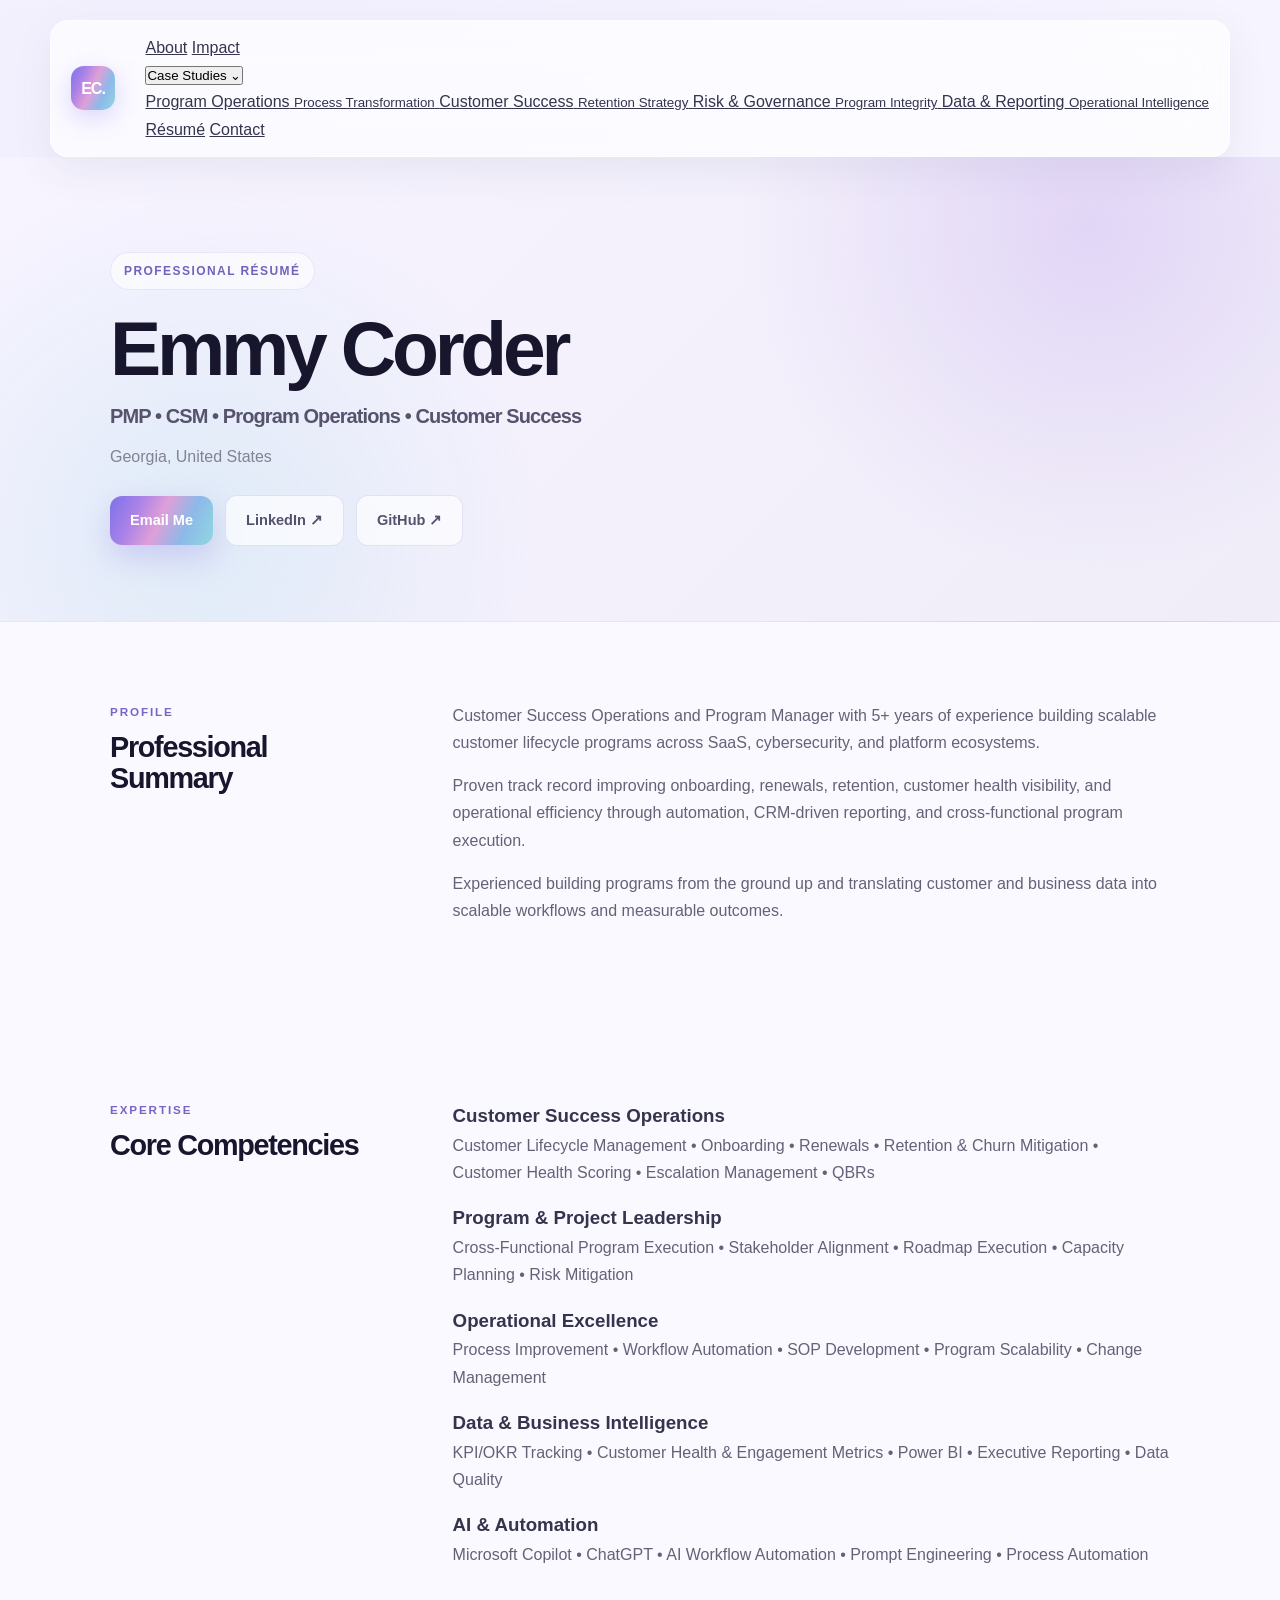
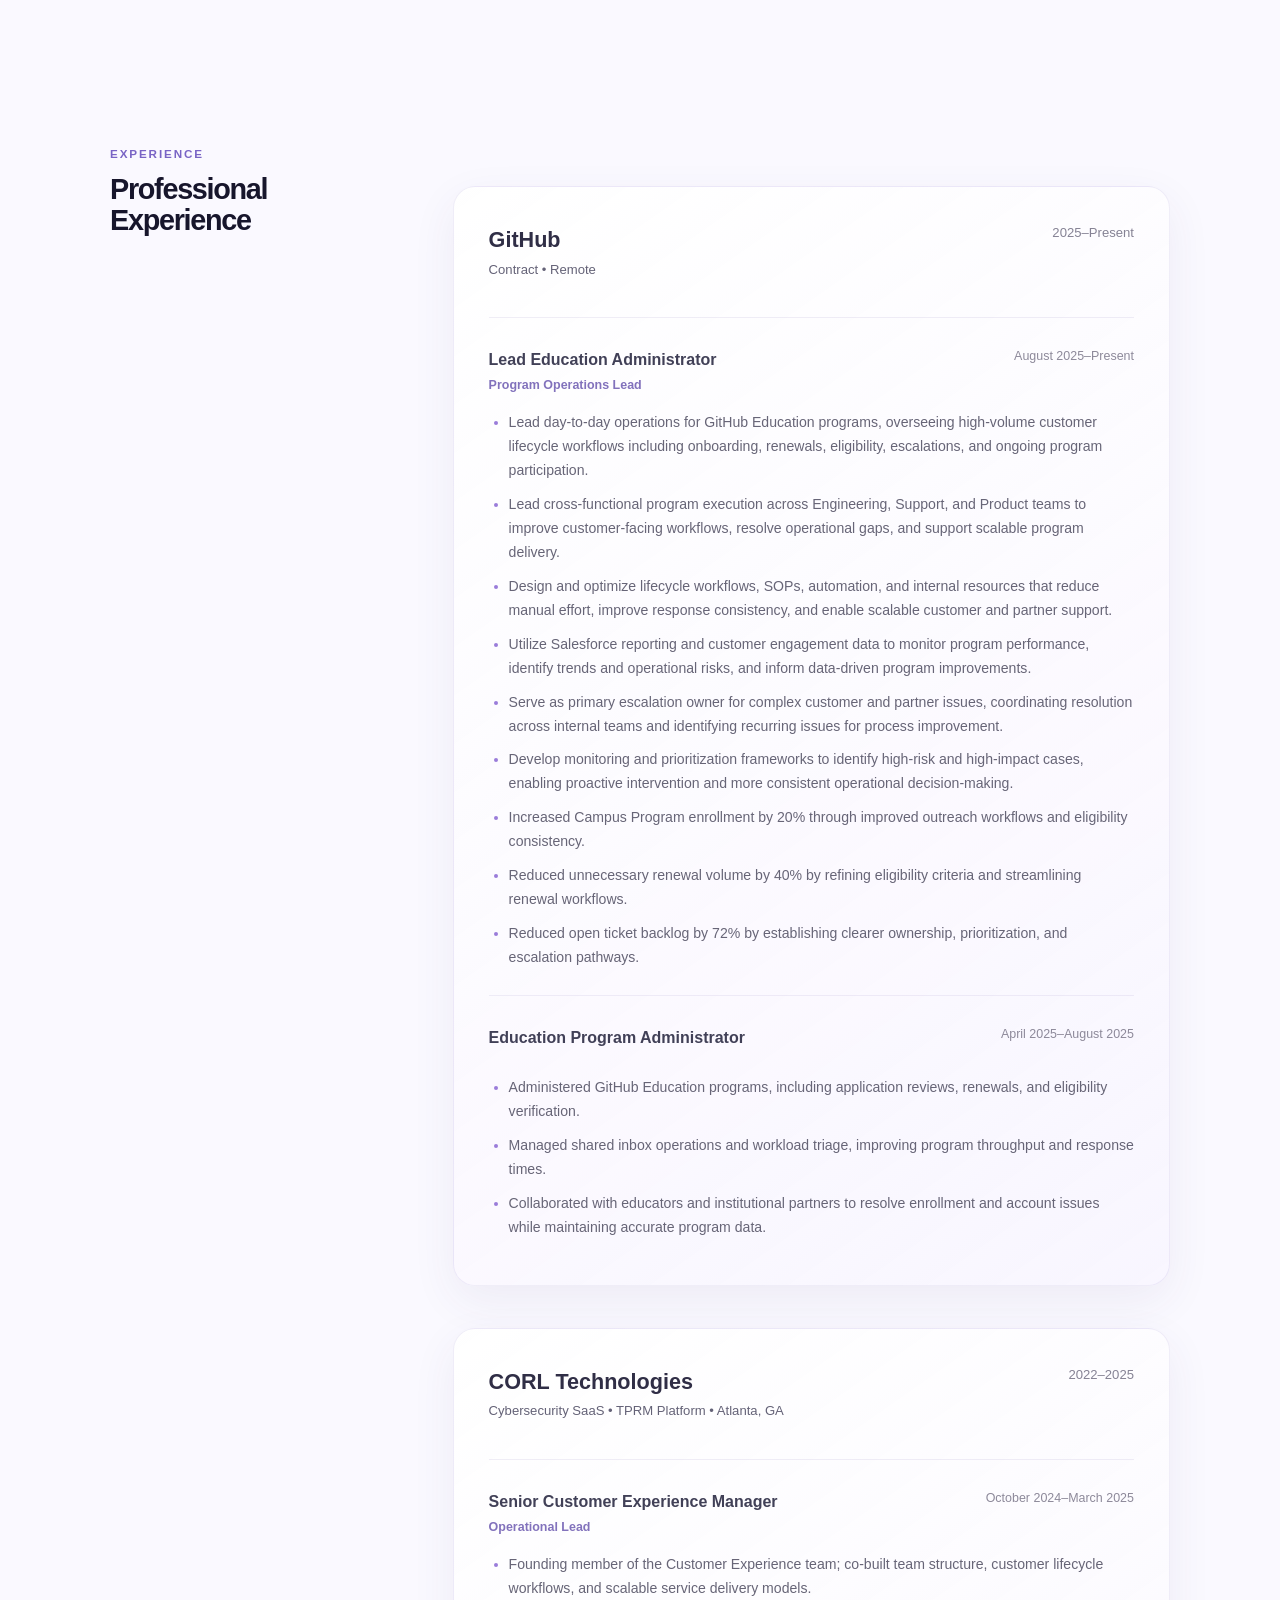
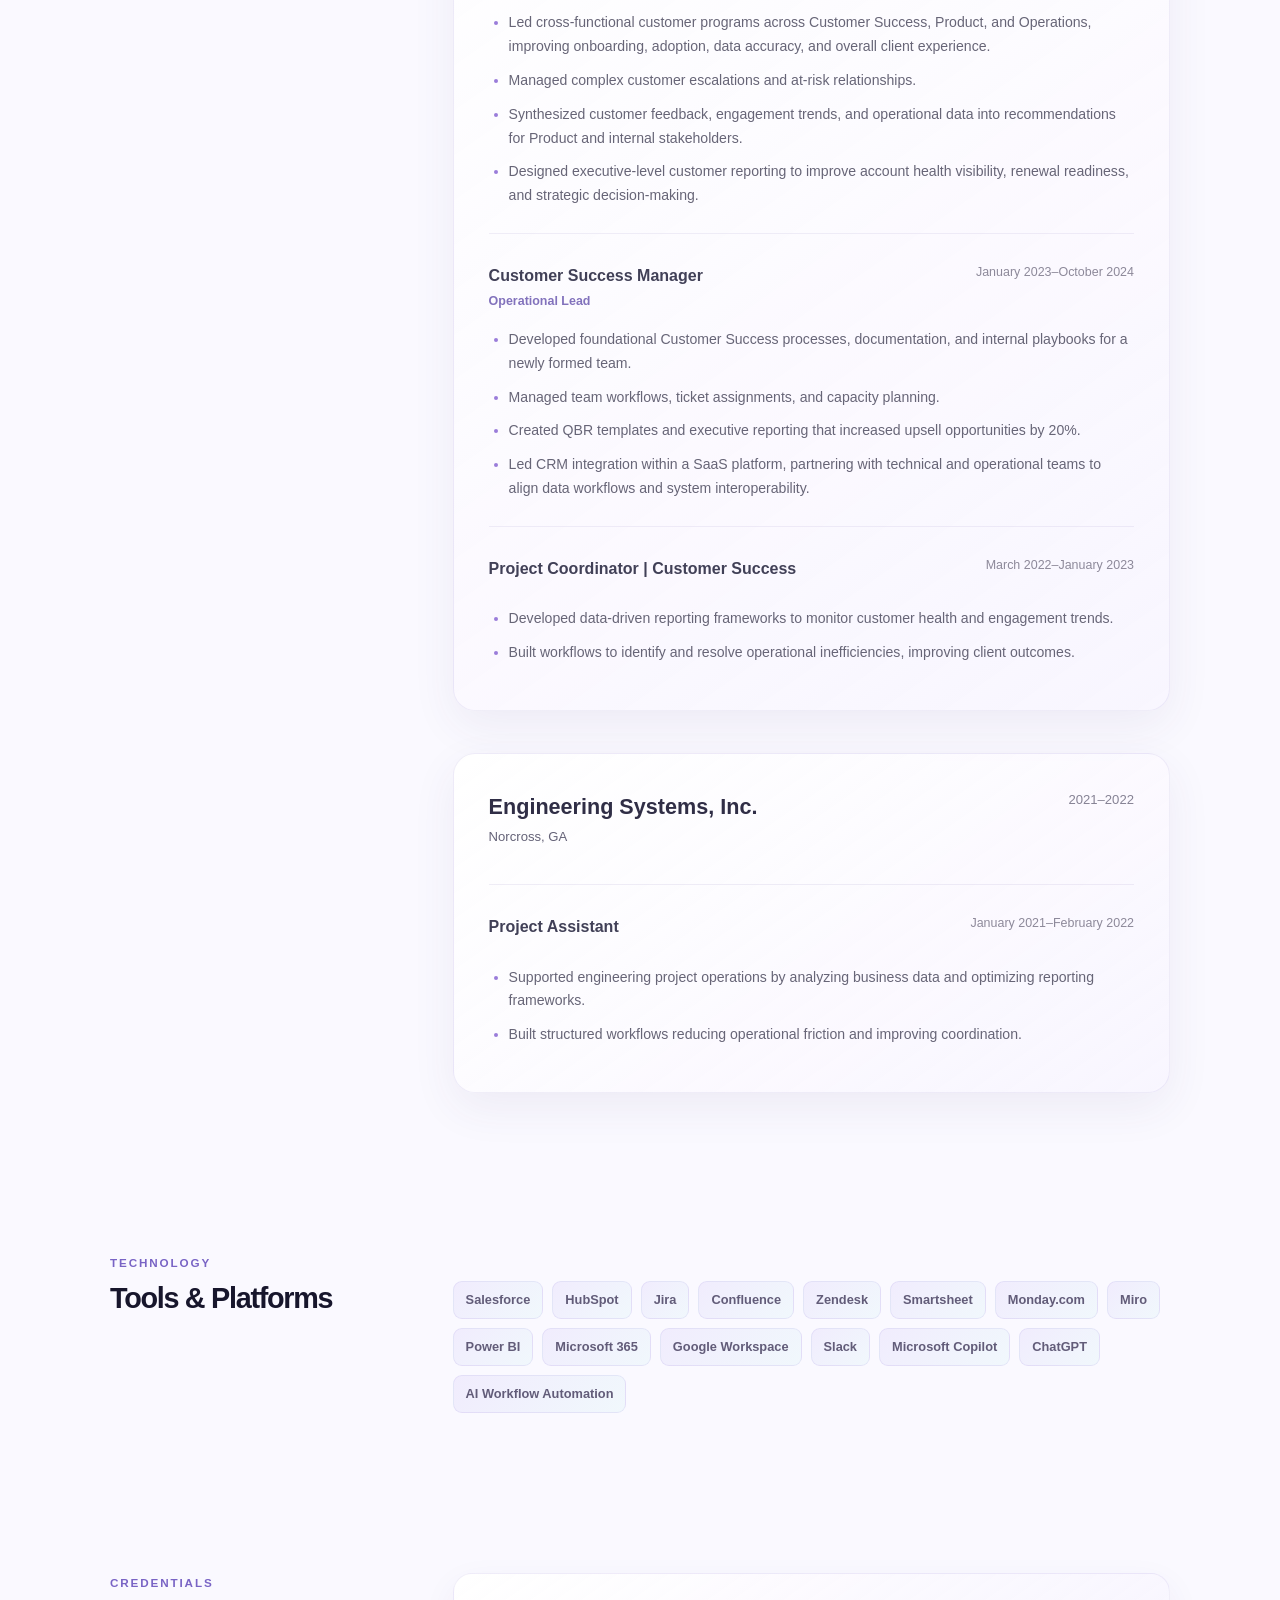
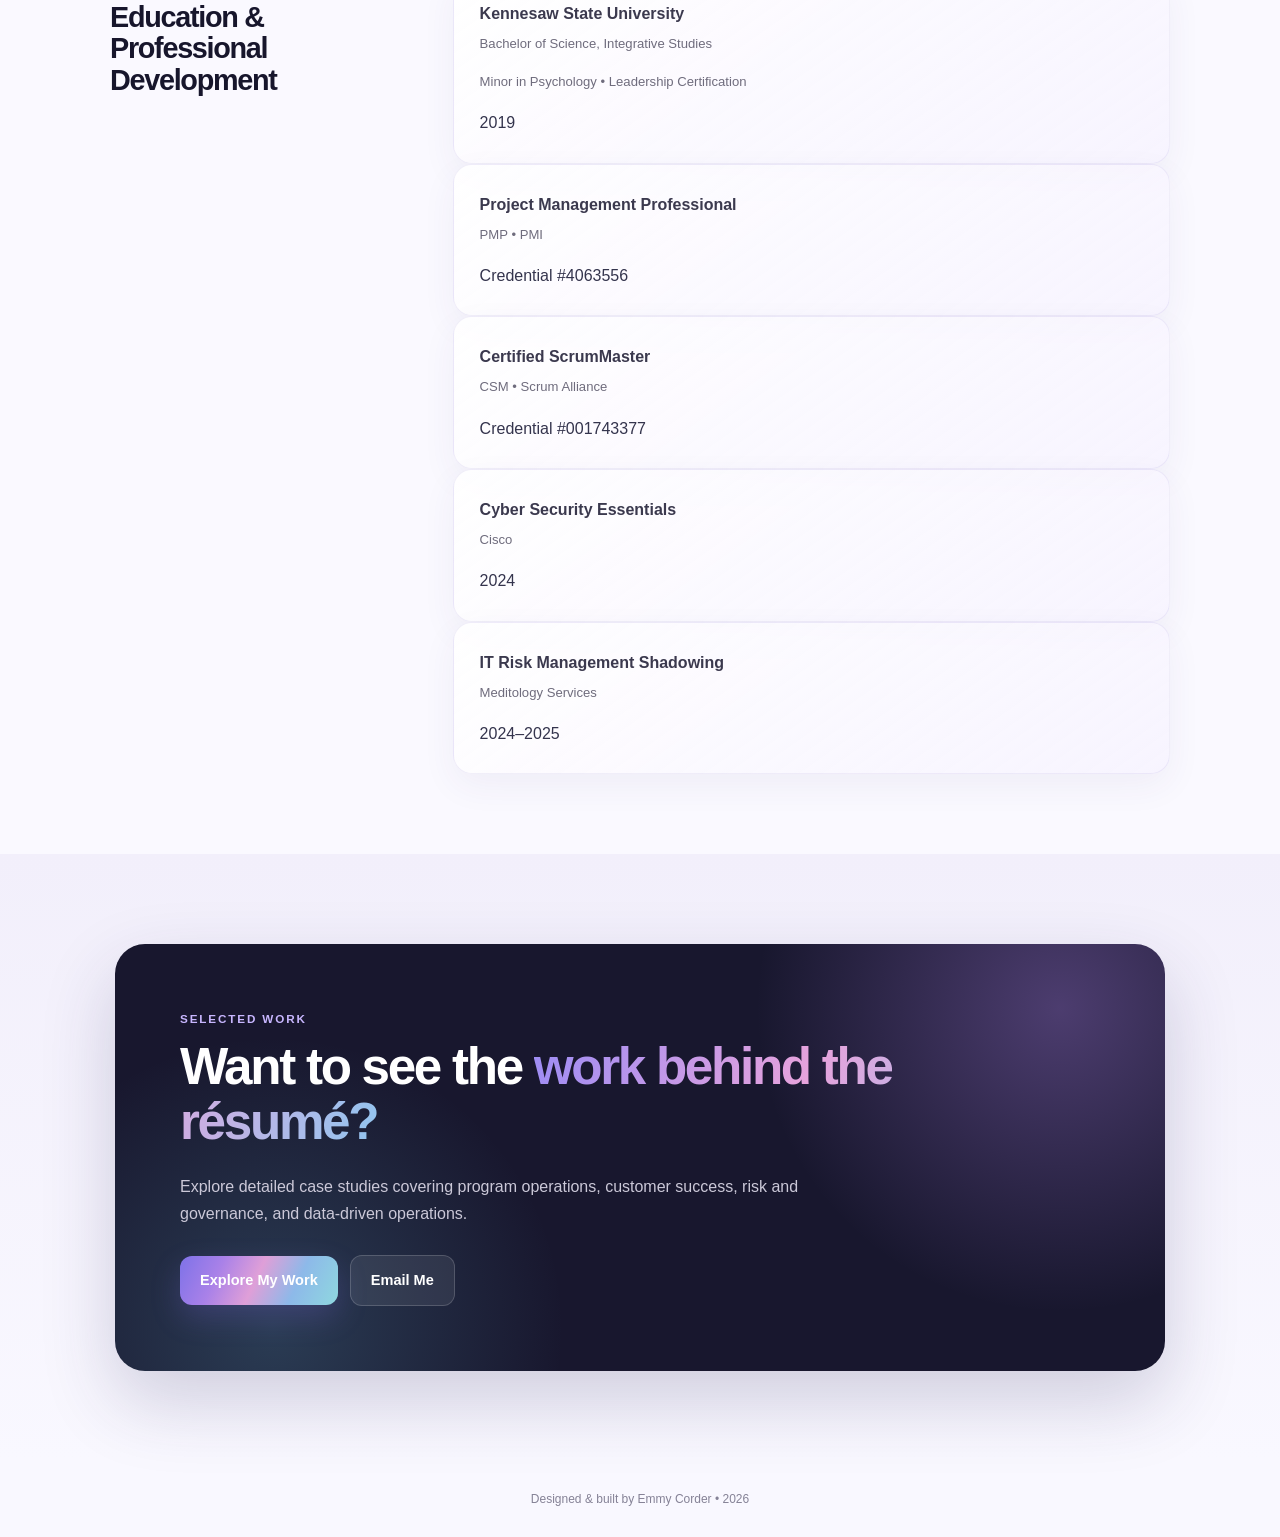
==== commit 384d355e: "Refactor navigation structure in resume.html" ====
--- a/resume.html
+++ b/resume.html
@@ -13,24 +13,52 @@
     <link rel="stylesheet" href="style.css">
 
     <!-- Favicon -->
-    <link rel="icon" type="image/svg+xml" href="assets/favicon.svg">
+    <link rel="icon"
+      type="image/svg+xml"
+      href="data:image/svg+xml,%3Csvg xmlns='http://www.w3.org/2000/svg' viewBox='0 0 100 100'%3E%3Cdefs%3E%3ClinearGradient id='g' x1='0' y1='0' x2='1' y2='1'%3E%3Cstop offset='0%25' stop-color='%239c8cf4'/%3E%3Cstop offset='45%25' stop-color='%23e7a3dc'/%3E%3Cstop offset='75%25' stop-color='%2391c5ef'/%3E%3Cstop offset='100%25' stop-color='%23a6e1dd'/%3E%3C/linearGradient%3E%3C/defs%3E%3Crect width='100' height='100' rx='24' fill='url(%23g)'/%3E%3Ctext x='50' y='64' text-anchor='middle' font-family='Arial' font-size='40' font-weight='700' fill='white'%3EEC%3C/text%3E%3C/svg%3E">
 </head>
 
 <body>
 
-    <nav>
-
-        <a href="index.html" class="logo">EC.</a>
-
-        <ul>
-            <li><a href="index.html#about">About</a></li>
-            <li><a href="index.html#impact">Impact</a></li>
-            <li><a href="index.html#experience">Work</a></li>
-            <li><a href="resume.html">Résumé</a></li>
-            <li><a href="index.html#contact">Contact</a></li>
-        </ul>
-
-    </nav>
+    <nav class="navbar">
+    <a href="index.html" class="logo">EC.</a>
+
+    <div class="nav-links">
+        <a href="index.html#about">About</a>
+        <a href="index.html#impact">Impact</a>
+
+        <div class="nav-dropdown">
+            <button class="nav-dropdown-button">
+                Case Studies <span class="dropdown-arrow">⌄</span>
+            </button>
+
+            <div class="nav-dropdown-menu">
+                <a href="case-studies/program-operations.html">
+                    <span>Program Operations</span>
+                    <small>Process Transformation</small>
+                </a>
+
+                <a href="case-studies/customer-success.html">
+                    <span>Customer Success</span>
+                    <small>Retention Strategy</small>
+                </a>
+
+                <a href="case-studies/risk-governance.html">
+                    <span>Risk & Governance</span>
+                    <small>Program Integrity</small>
+                </a>
+
+                <a href="case-studies/data-reporting.html">
+                    <span>Data & Reporting</span>
+                    <small>Operational Intelligence</small>
+                </a>
+            </div>
+        </div>
+
+        <a href="resume.html">Résumé</a>
+        <a href="index.html#contact">Contact</a>
+    </div>
+</nav>
 
 
     <section class="resume-hero">
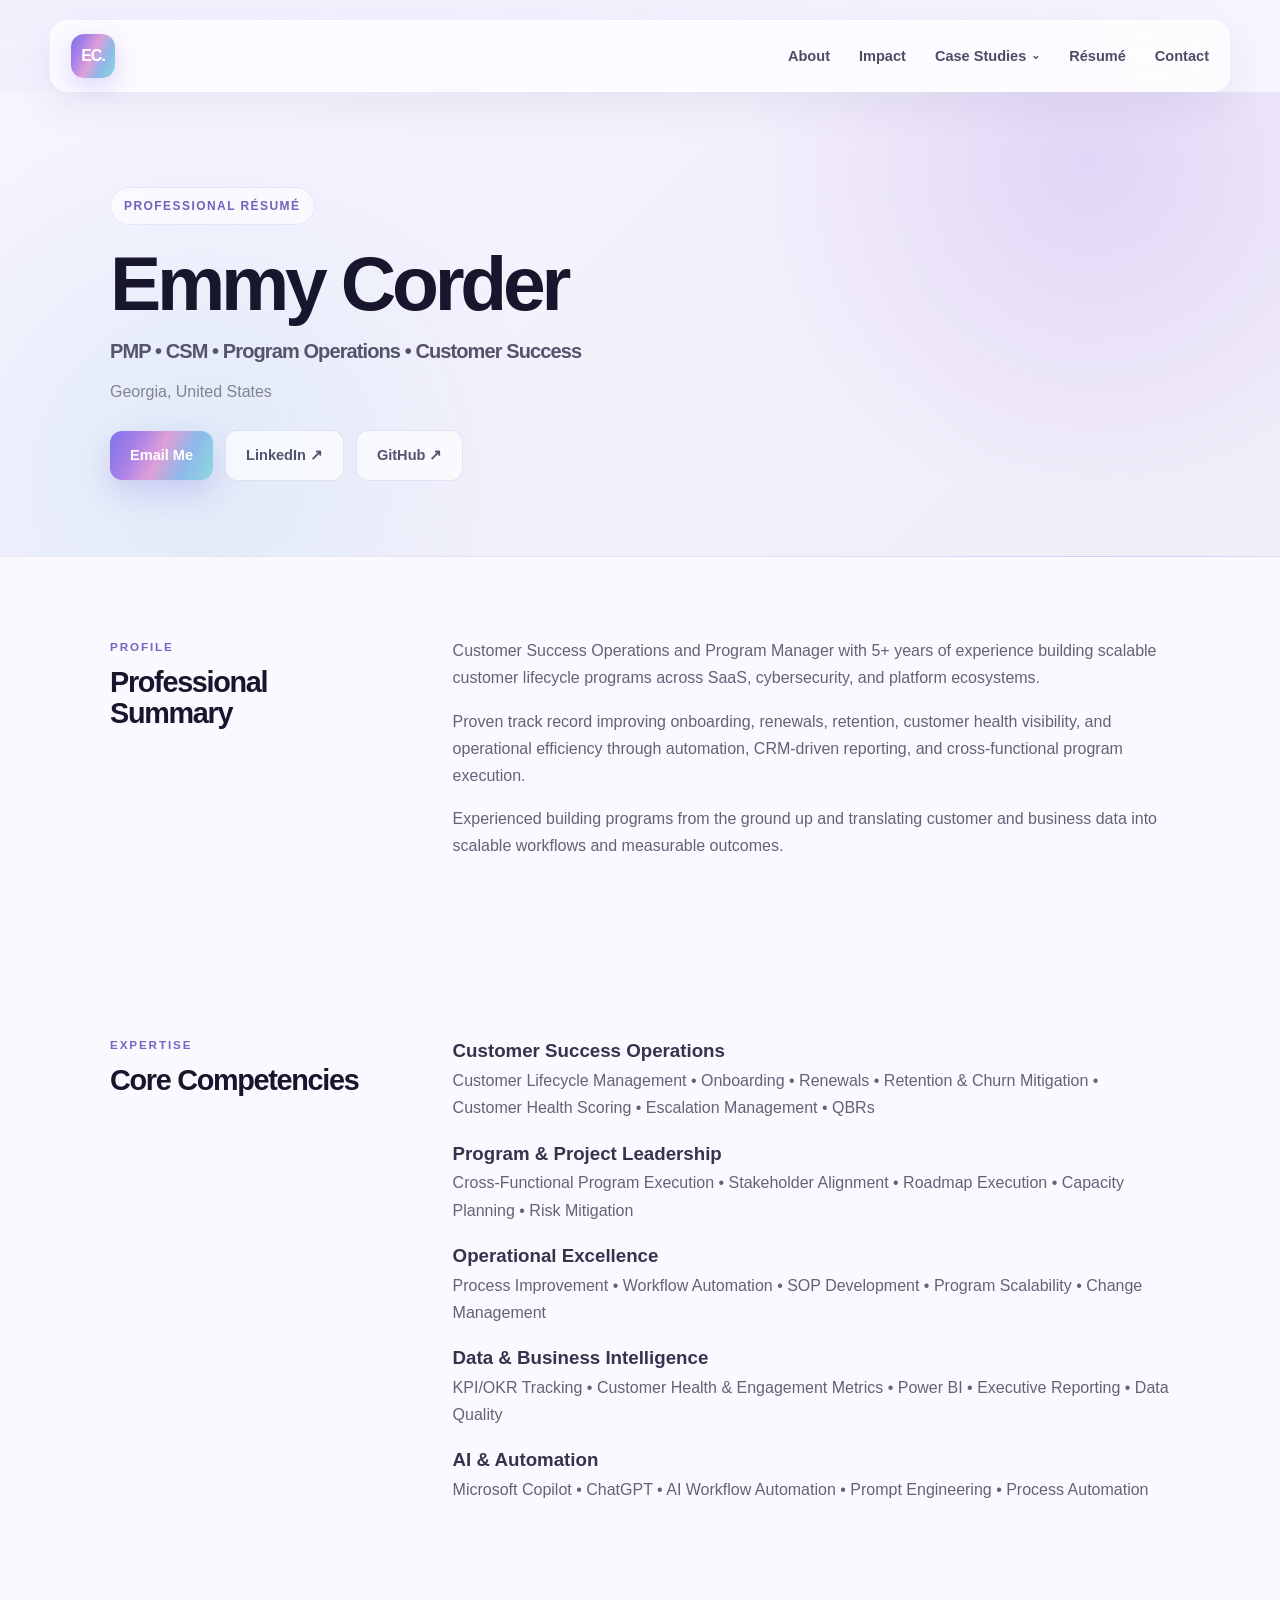
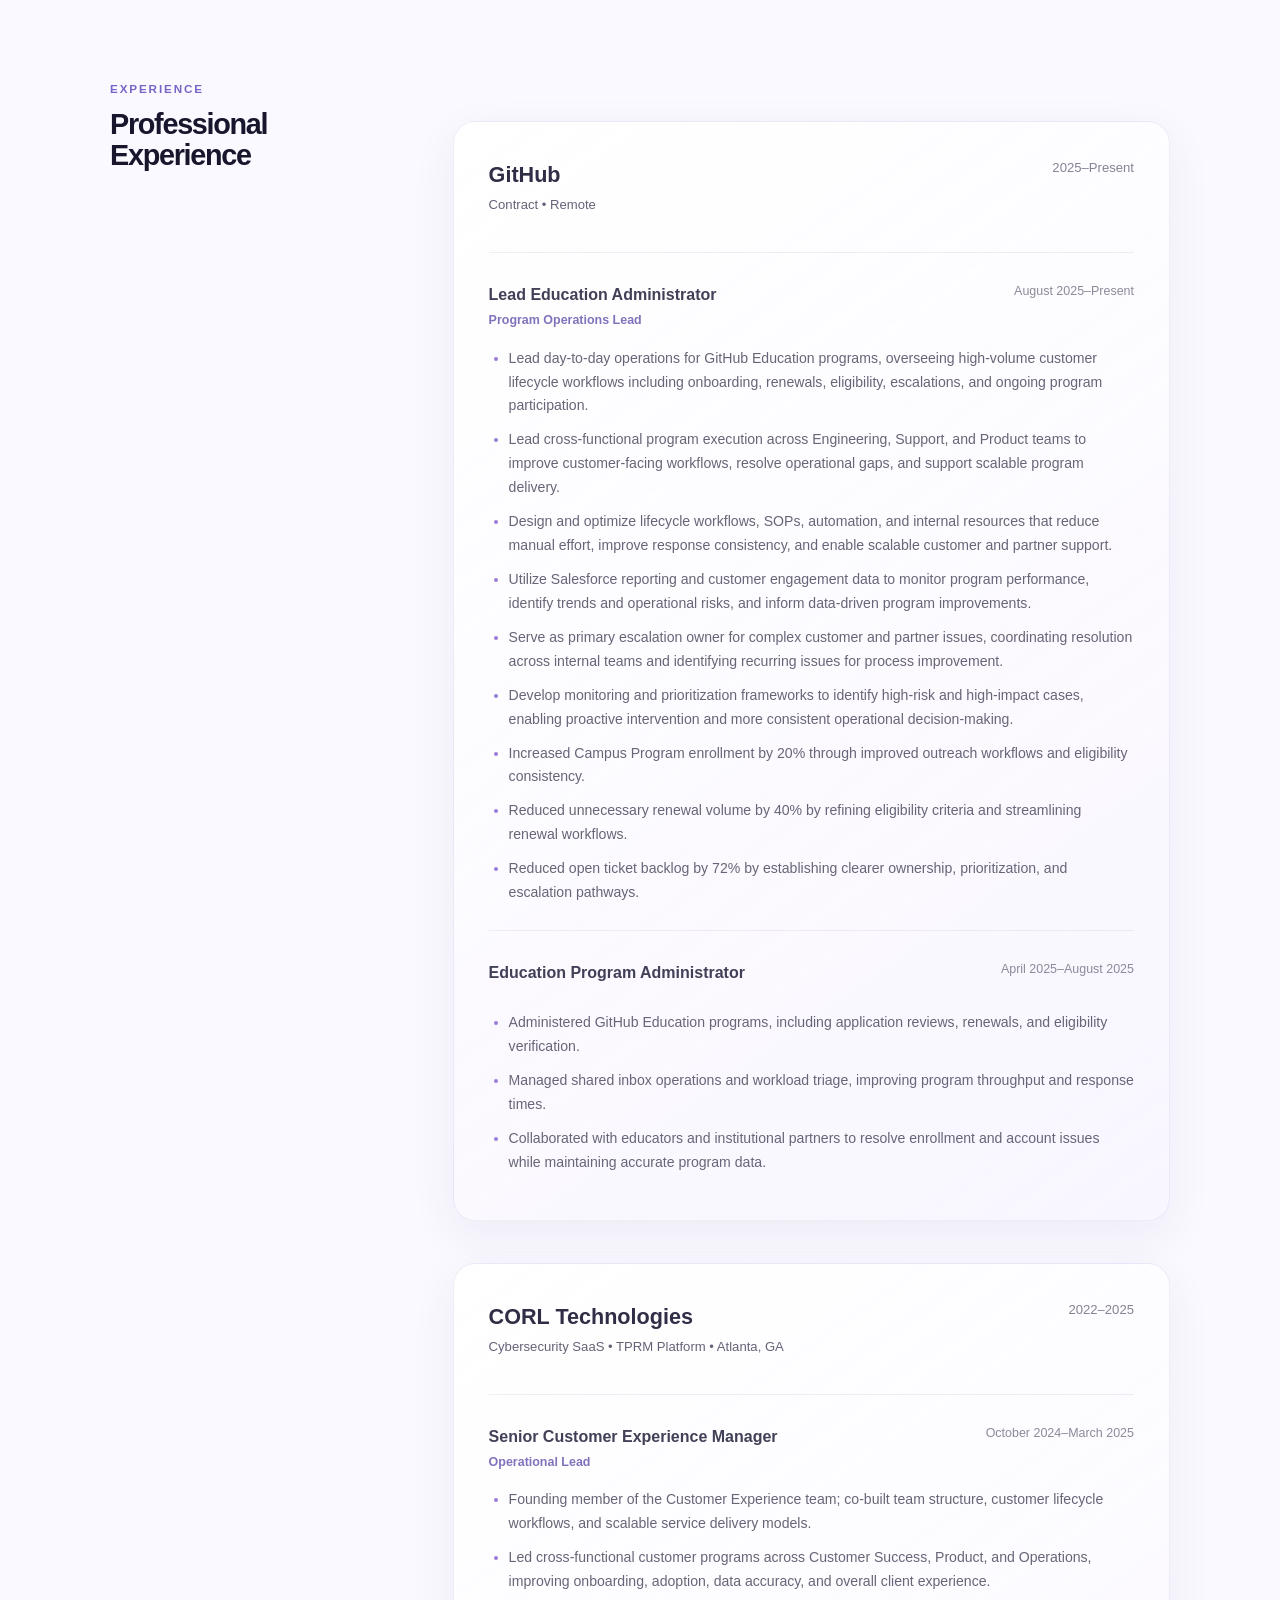
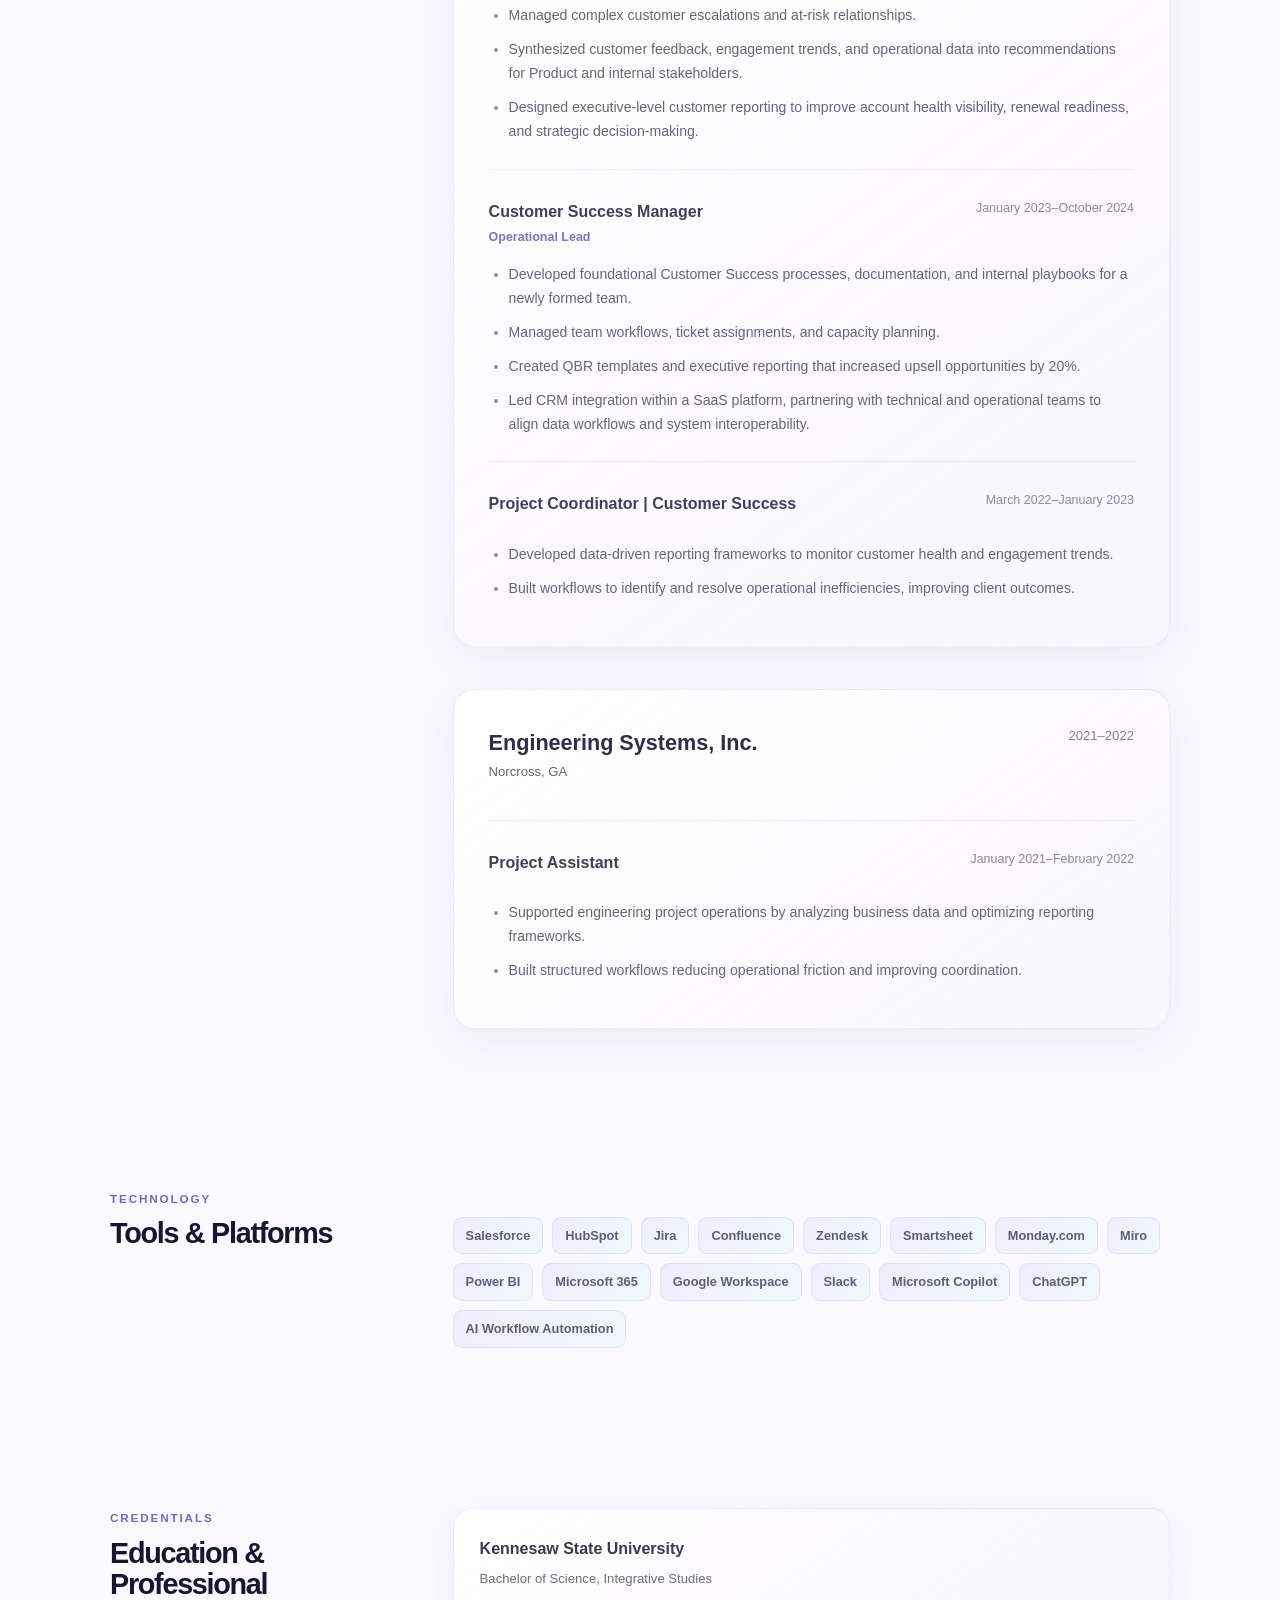
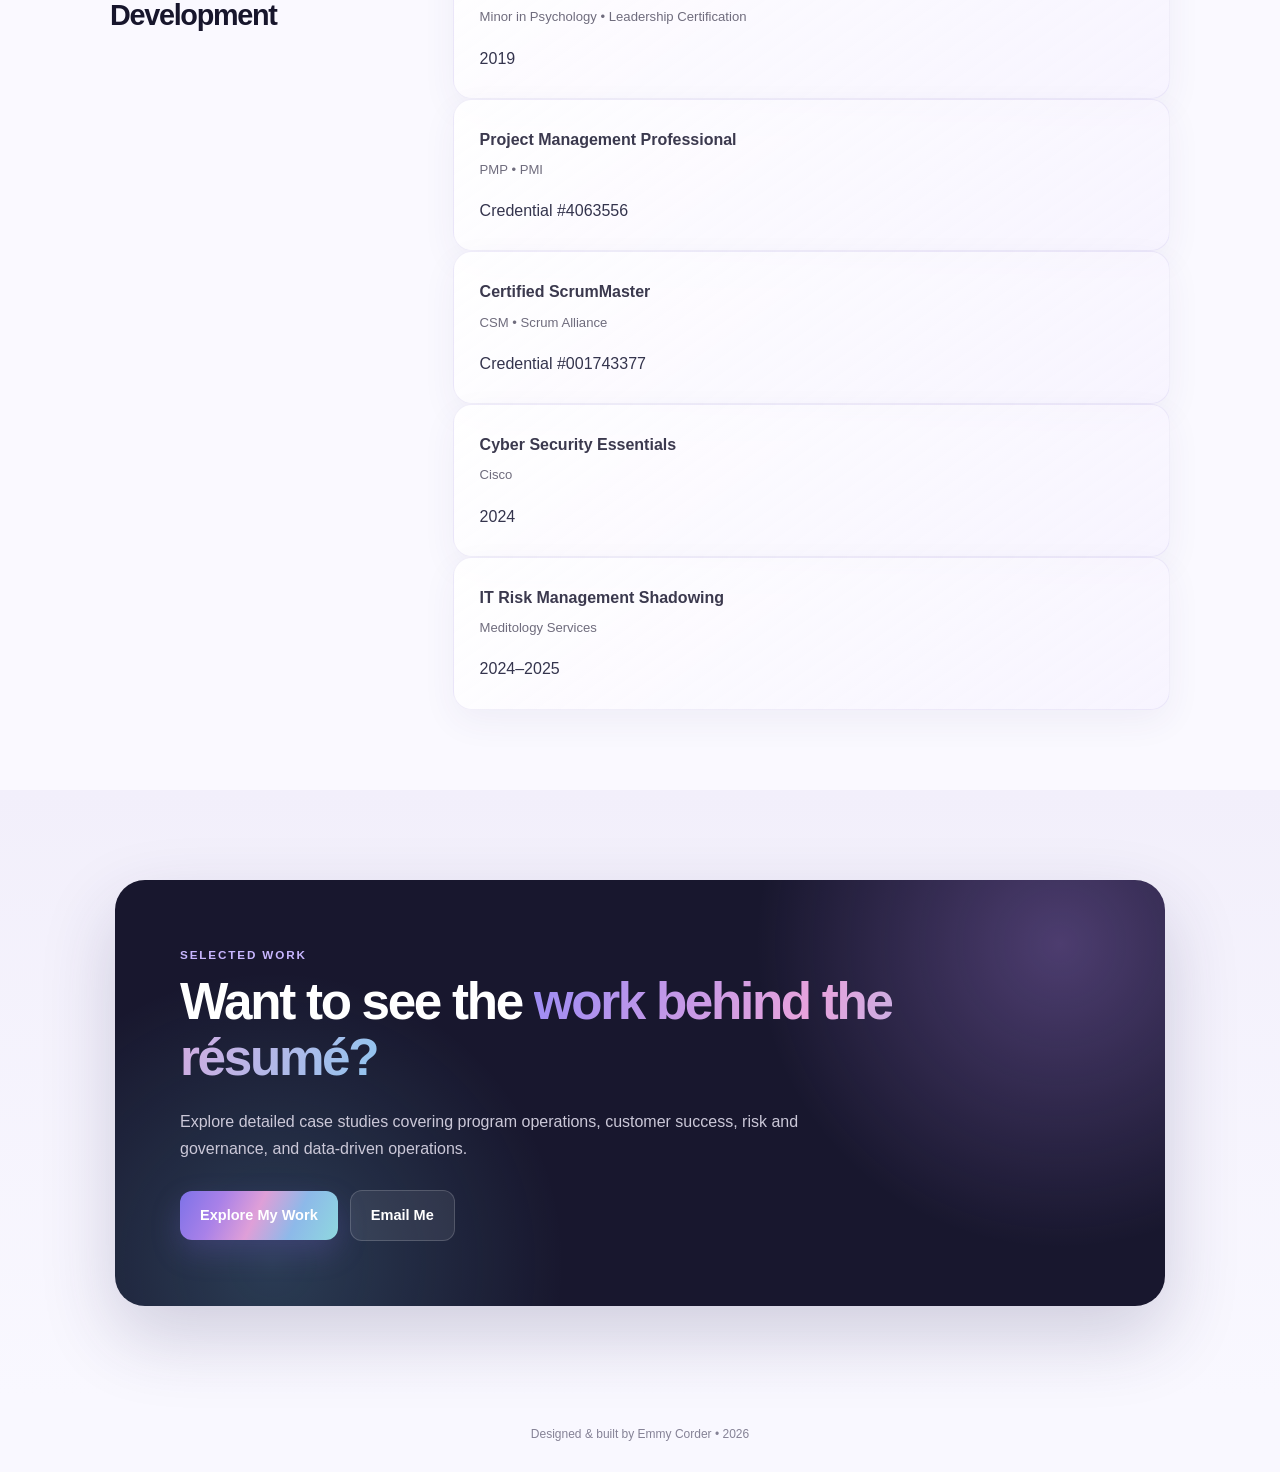
==== commit 57087e4c: "Refactor navigation structure in resume.html" ====
--- a/resume.html
+++ b/resume.html
@@ -20,46 +20,43 @@
 
 <body>
 
-    <nav class="navbar">
+   <!-- Navigation -->
+<nav>
     <a href="index.html" class="logo">EC.</a>
 
-    <div class="nav-links">
-        <a href="index.html#about">About</a>
-        <a href="index.html#impact">Impact</a>
-
-        <div class="nav-dropdown">
-            <button class="nav-dropdown-button">
-                Case Studies <span class="dropdown-arrow">⌄</span>
+    <ul>
+        <li><a href="index.html#about">About</a></li>
+        <li><a href="index.html#impact">Impact</a></li>
+
+        <li class="nav-dropdown">
+            <button class="nav-dropdown-button" type="button">
+                Case Studies
+                <span class="dropdown-arrow">⌄</span>
             </button>
 
             <div class="nav-dropdown-menu">
                 <a href="case-studies/program-operations.html">
-                    <span>Program Operations</span>
-                    <small>Process Transformation</small>
+                    Program Operations & Process Transformation
                 </a>
 
                 <a href="case-studies/customer-success.html">
-                    <span>Customer Success</span>
-                    <small>Retention Strategy</small>
+                    Customer Success & Retention Strategy
                 </a>
 
                 <a href="case-studies/risk-governance.html">
-                    <span>Risk & Governance</span>
-                    <small>Program Integrity</small>
+                    Risk, Governance & Program Integrity
                 </a>
 
                 <a href="case-studies/data-reporting.html">
-                    <span>Data & Reporting</span>
-                    <small>Operational Intelligence</small>
-                </a>
-            </div>
-        </div>
-
-        <a href="resume.html">Résumé</a>
-        <a href="index.html#contact">Contact</a>
-    </div>
+                    Data, Reporting & Operational Intelligence
+                </a>
+            </div>
+        </li>
+
+        <li><a href="resume.html">Résumé</a></li>
+        <li><a href="index.html#contact">Contact</a></li>
+    </ul>
 </nav>
-
 
     <section class="resume-hero">
 
--- a/style.css
+++ b/style.css
@@ -2700,3 +2700,261 @@
         min-width: 0;
     }
 }
+/* =========================================
+   CASE STUDIES NAV DROPDOWN
+   ========================================= */
+
+.nav-dropdown {
+    position: relative;
+    display: flex;
+    align-items: center;
+}
+
+.nav-dropdown-button {
+    display: flex;
+    align-items: center;
+    gap: 5px;
+
+    border: 0;
+    padding: 0;
+    margin: 0;
+
+    background: transparent;
+    color: inherit;
+    font: inherit;
+    cursor: pointer;
+}
+
+.dropdown-arrow {
+    display: inline-block;
+    font-size: 0.85em;
+    line-height: 1;
+    transition: transform 0.2s ease;
+}
+
+.nav-dropdown-menu {
+    position: absolute;
+    top: calc(100% + 16px);
+    left: 50%;
+
+    width: 285px;
+    padding: 10px;
+
+    opacity: 0;
+    visibility: hidden;
+    pointer-events: none;
+
+    transform: translate(-50%, -8px);
+
+    background: rgba(247, 245, 255, 0.96);
+    border: 1px solid rgba(156, 140, 244, 0.22);
+    border-radius: 18px;
+
+    box-shadow:
+        0 18px 45px rgba(23, 22, 44, 0.14),
+        0 2px 10px rgba(156, 140, 244, 0.08);
+
+    backdrop-filter: blur(18px);
+    -webkit-backdrop-filter: blur(18px);
+
+    transition:
+        opacity 0.2s ease,
+        transform 0.2s ease,
+        visibility 0.2s ease;
+
+    z-index: 1000;
+}
+
+/* ================================
+   CASE STUDIES DROPDOWN
+================================ */
+
+.nav-dropdown {
+    position: relative;
+}
+
+.nav-dropdown-button {
+    display: flex;
+    align-items: center;
+    gap: 5px;
+
+    padding: 0;
+    border: 0;
+    background: none;
+
+    color: #4d4c68;
+    font: inherit;
+    font-size: 0.91rem;
+    font-weight: 650;
+
+    cursor: pointer;
+    transition: color 0.2s ease;
+}
+
+.nav-dropdown-button:hover {
+    color: var(--purple);
+}
+
+.dropdown-arrow {
+    font-size: 0.8rem;
+    transition: transform 0.2s ease;
+}
+
+.nav-dropdown-menu {
+    position: absolute;
+    top: calc(100% + 18px);
+    right: 0;
+
+    width: 260px;
+    padding: 8px;
+
+    background: rgba(255, 255, 255, 0.96);
+    backdrop-filter: blur(22px);
+    -webkit-backdrop-filter: blur(22px);
+
+    border: 1px solid rgba(255, 255, 255, 0.9);
+    border-radius: 16px;
+
+    box-shadow: 0 18px 45px rgba(70, 60, 120, 0.14);
+
+    opacity: 0;
+    visibility: hidden;
+    transform: translateY(-6px);
+
+    transition:
+        opacity 0.2s ease,
+        transform 0.2s ease,
+        visibility 0.2s ease;
+
+    z-index: 100;
+}
+
+/* ================================
+   CASE STUDIES DROPDOWN
+================================ */
+
+.nav-dropdown {
+    position: relative;
+    display: flex;
+    align-items: center;
+}
+
+/* Creates an invisible hover bridge below Case Studies */
+.nav-dropdown::after {
+    content: "";
+    position: absolute;
+    top: 100%;
+    left: -20px;
+    right: -20px;
+    height: 18px;
+}
+
+.nav-dropdown-button {
+    display: flex;
+    align-items: center;
+    gap: 5px;
+
+    padding: 0;
+    border: 0;
+    background: transparent;
+
+    color: #4d4c68;
+    font-family: inherit;
+    font-size: 0.91rem;
+    font-weight: 650;
+
+    cursor: pointer;
+    transition: color 0.2s ease;
+}
+
+.nav-dropdown-button:hover {
+    color: var(--purple);
+}
+
+.dropdown-arrow {
+    font-size: 0.7rem;
+    transition: transform 0.2s ease;
+}
+
+
+/* Dropdown box */
+
+.nav-dropdown-menu {
+    position: absolute;
+    top: calc(100% + 8px);
+    right: 0;
+
+    width: max-content;
+    min-width: 340px;
+
+    padding: 8px;
+    margin: 0;
+
+    background: rgba(255, 255, 255, 0.97);
+
+    backdrop-filter: blur(22px);
+    -webkit-backdrop-filter: blur(22px);
+
+    border: 1px solid rgba(128, 104, 240, 0.12);
+    border-radius: 14px;
+
+    box-shadow: 0 16px 40px rgba(70, 60, 120, 0.14);
+
+    opacity: 0;
+    visibility: hidden;
+    pointer-events: none;
+
+    /* No movement when opening */
+    transform: none;
+
+    transition:
+        opacity 0.15s ease,
+        visibility 0.15s ease;
+
+    z-index: 1000;
+}
+
+
+/* Keep menu open */
+
+.nav-dropdown:hover .nav-dropdown-menu,
+.nav-dropdown:focus-within .nav-dropdown-menu {
+    opacity: 1;
+    visibility: visible;
+    pointer-events: auto;
+}
+
+.nav-dropdown:hover .dropdown-arrow,
+.nav-dropdown:focus-within .dropdown-arrow {
+    transform: rotate(180deg);
+}
+
+
+/* Individual case-study links */
+
+.nav-dropdown-menu a {
+    display: block;
+
+    padding: 11px 14px;
+
+    color: #34324e !important;
+
+    font-size: 0.86rem;
+    font-weight: 700;
+    line-height: 1.3;
+
+    text-decoration: none !important;
+    white-space: nowrap;
+
+    border-radius: 9px;
+
+    transition:
+        color 0.2s ease,
+        background 0.2s ease;
+}
+
+.nav-dropdown-menu a:hover {
+    color: var(--purple) !important;
+    background: rgba(128, 104, 240, 0.08);
+    text-decoration: none !important;
+}
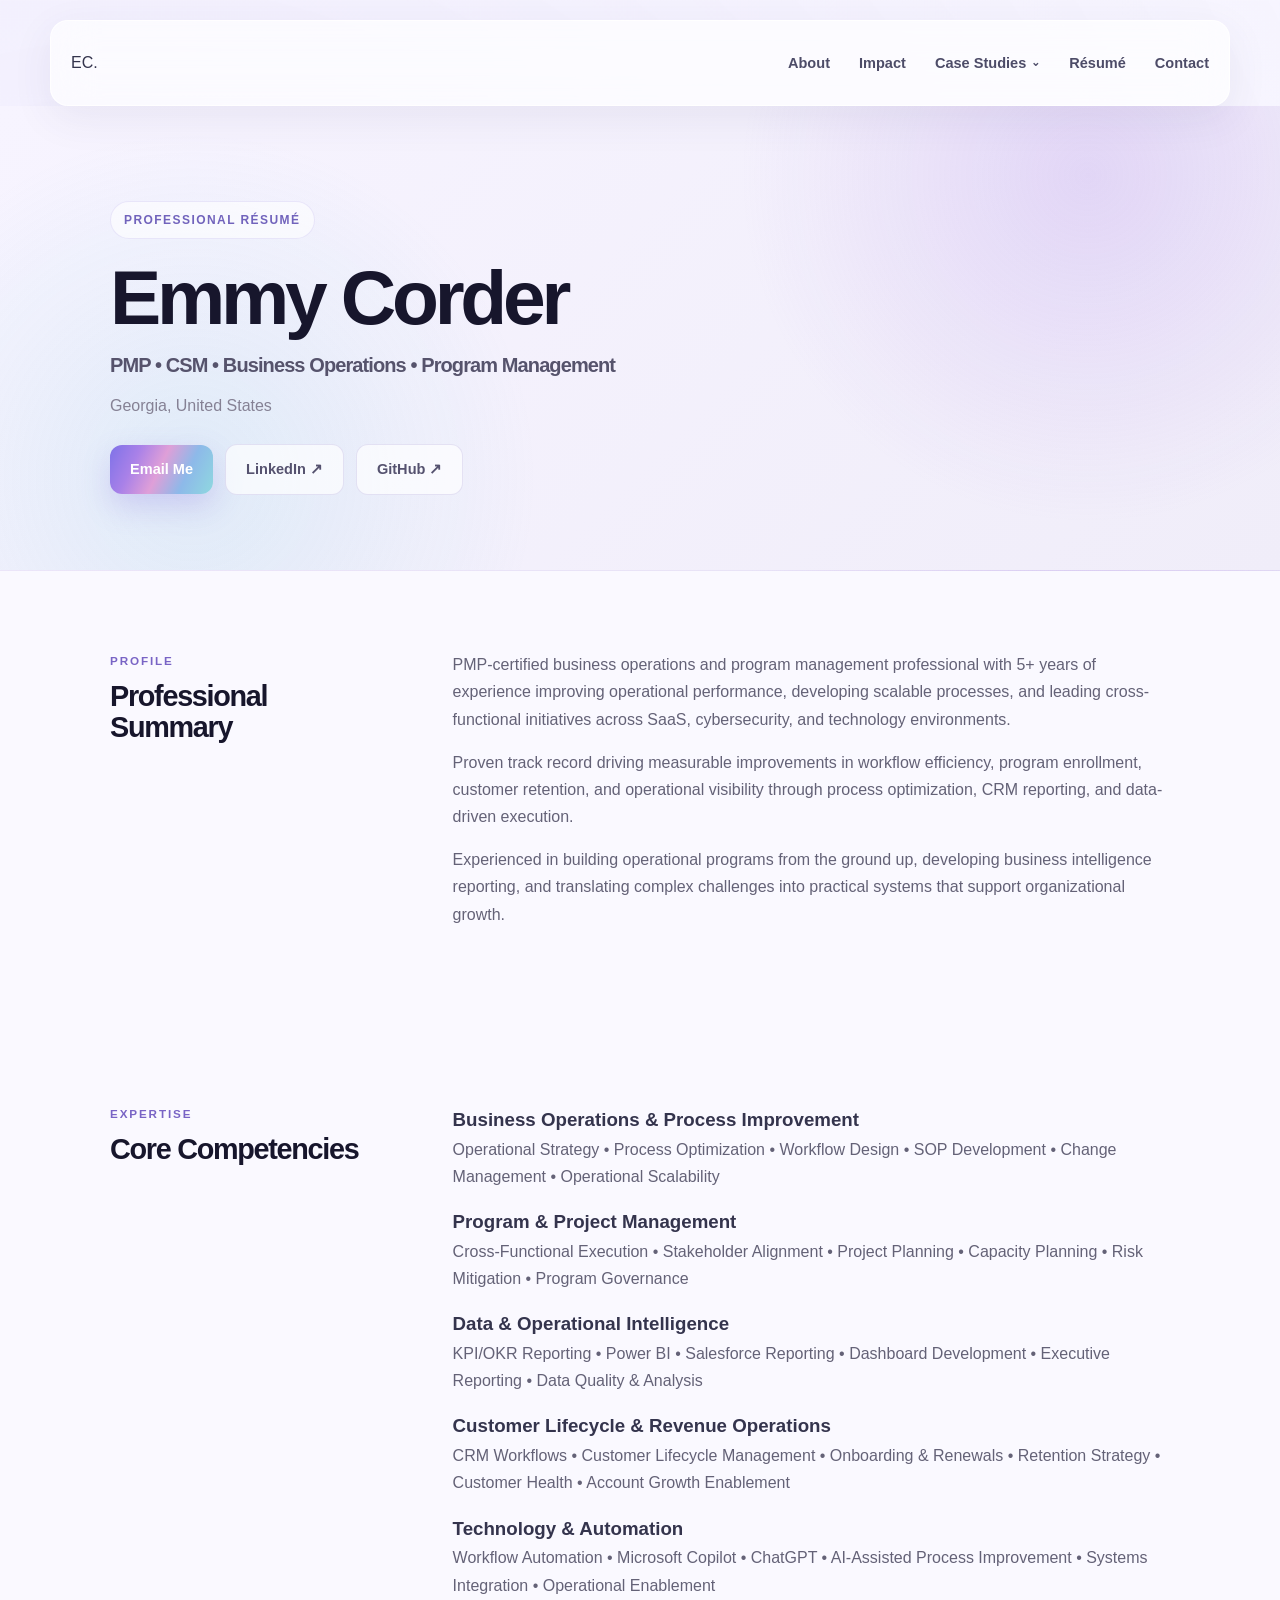
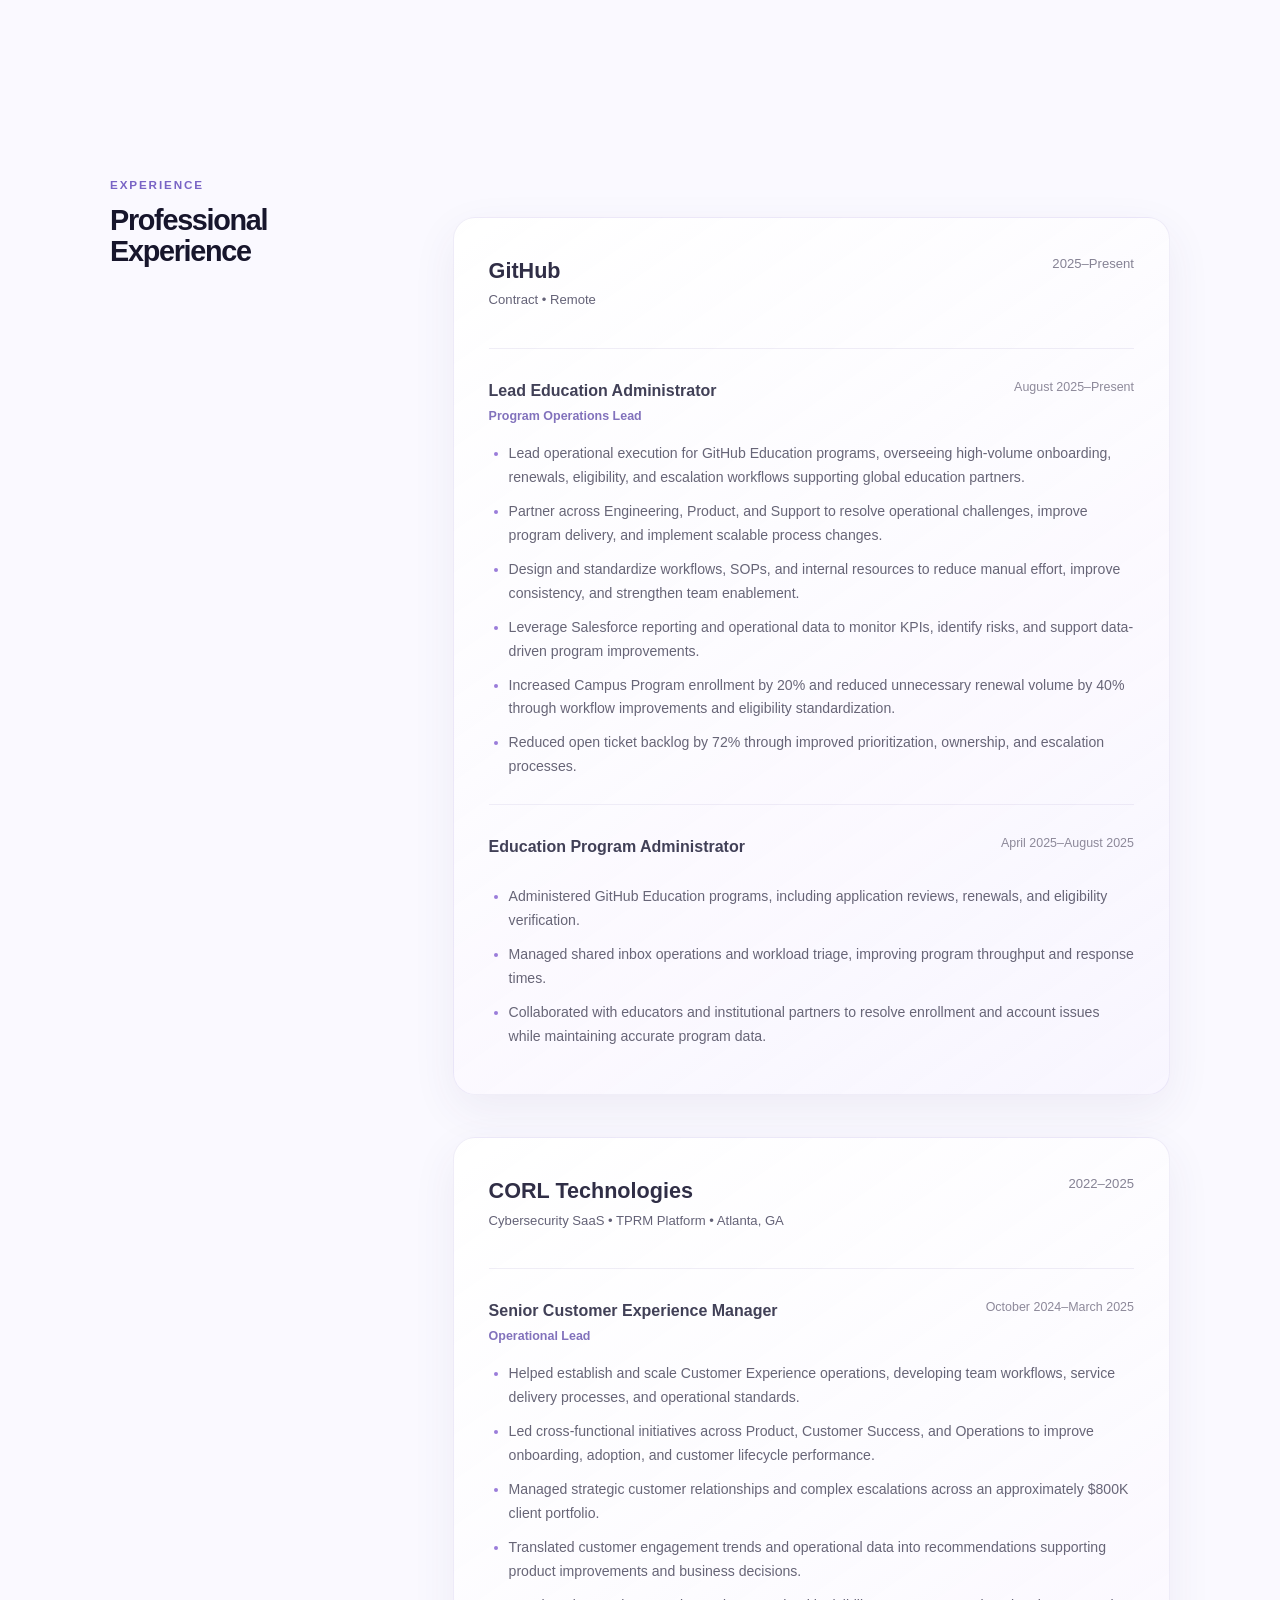
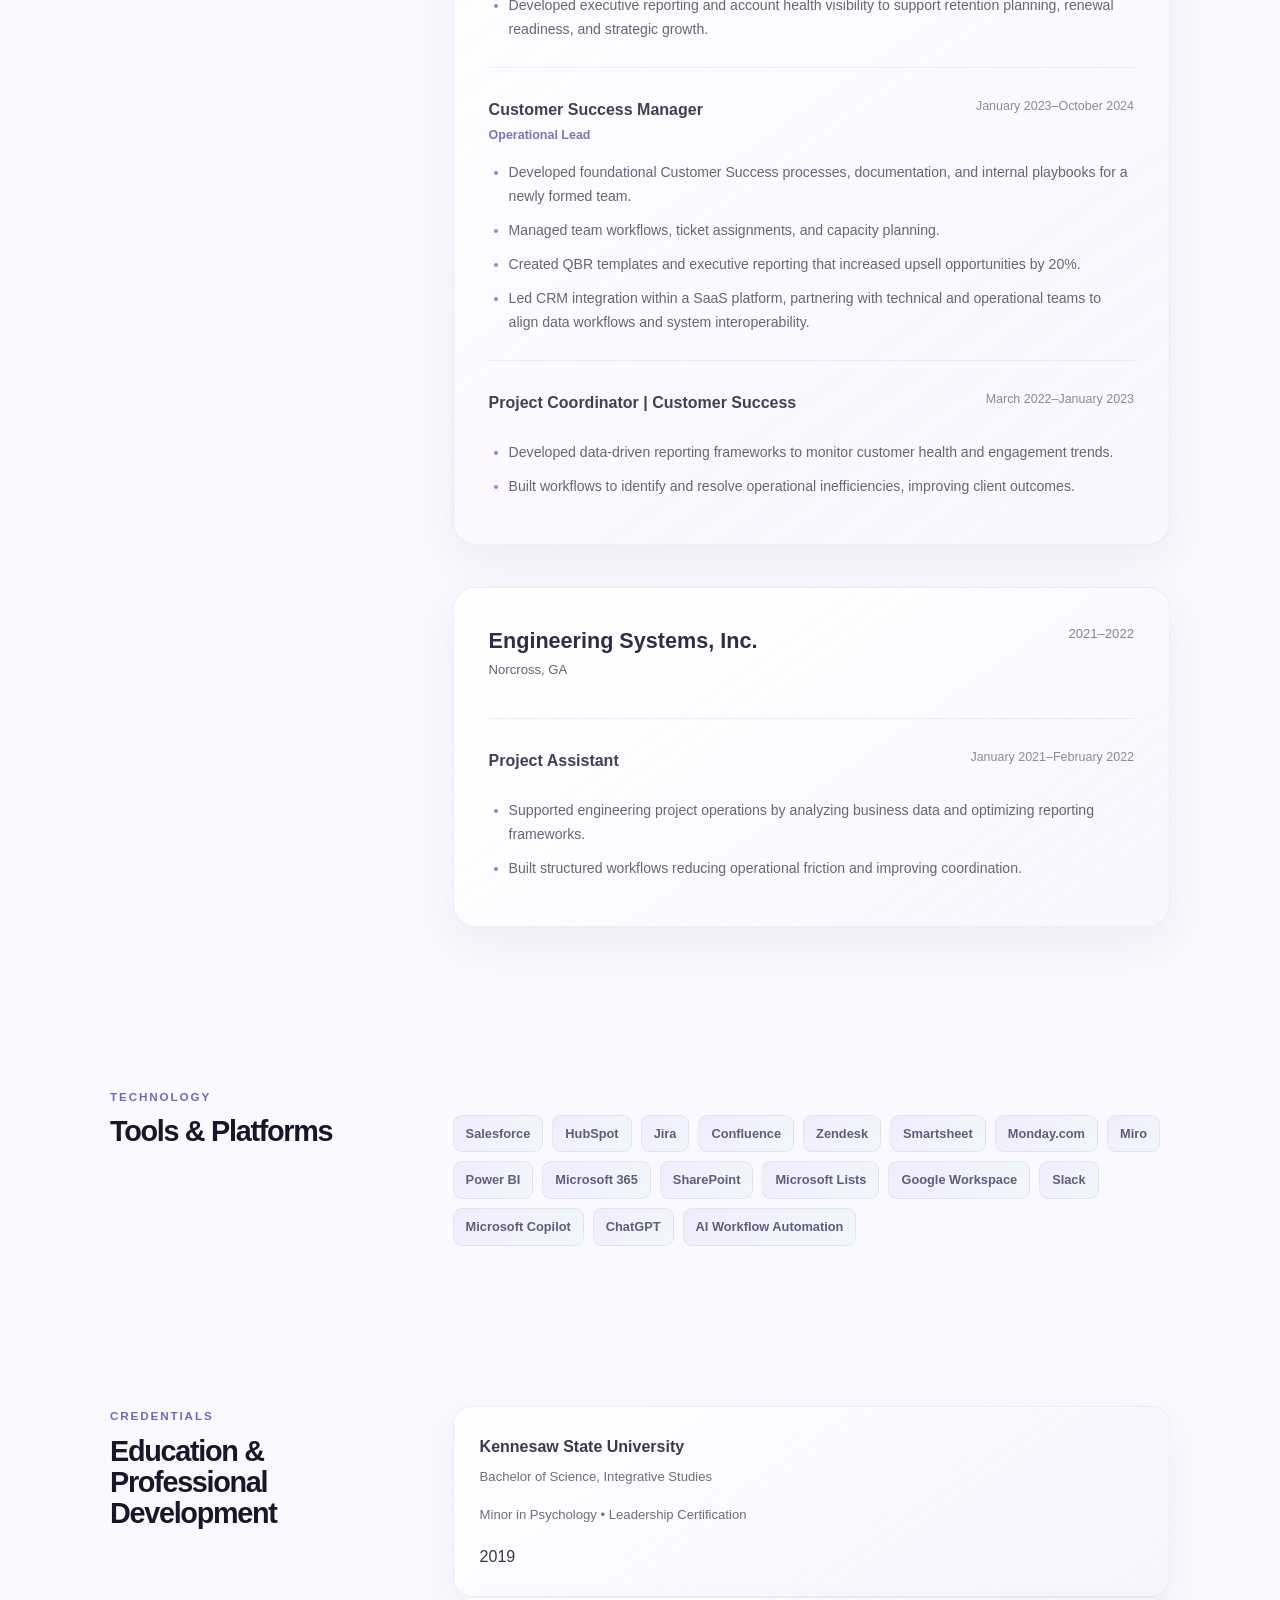
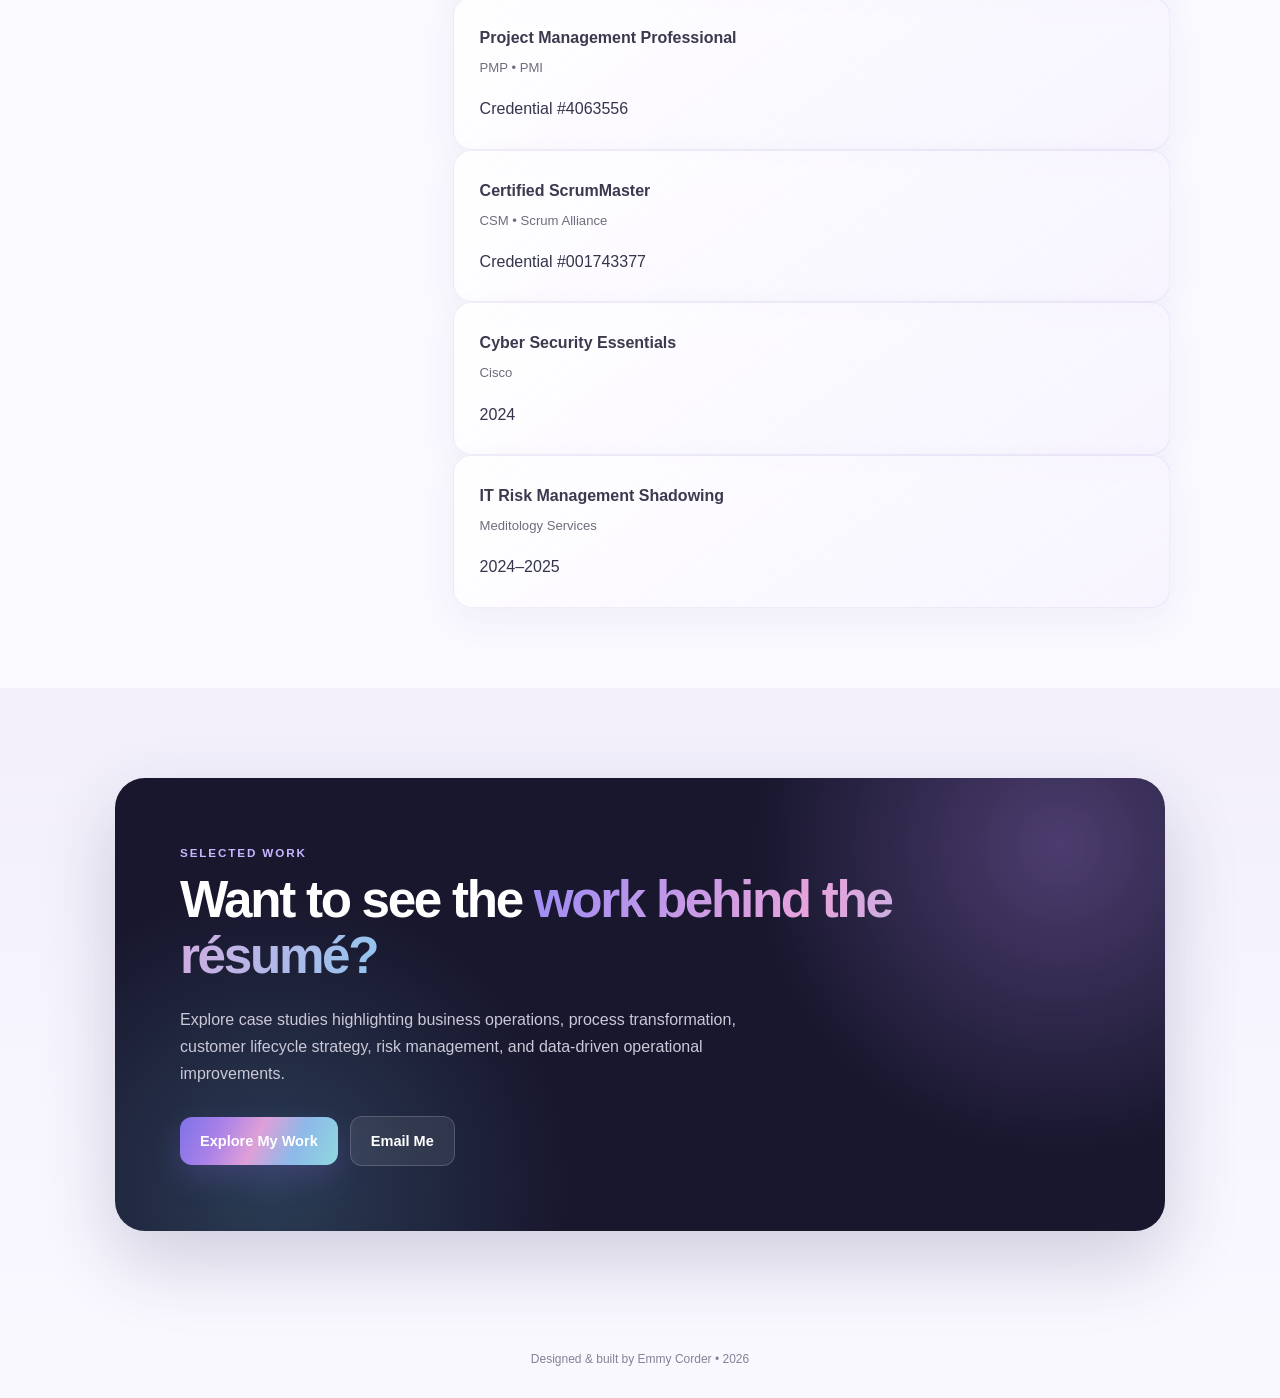
==== commit 7655dda9: "Revise résumé content and focus areas Updated the résumé to reflect changes in professional focus an" ====
--- a/resume.html
+++ b/resume.html
@@ -7,8 +7,10 @@
 
     <title>Résumé | Emmy Corder</title>
 
-    <meta name="description"
-        content="Professional experience and credentials of Emmy Corder, PMP, CSM — program operations and customer success professional specializing in SaaS and cybersecurity.">
+    
+<meta name="description"
+    content="Professional experience of Emmy Corder, PMP, CSM — business operations and program management professional specializing in process optimization, operational reporting, cross-functional execution, and customer lifecycle strategy.">
+
 
     <link rel="stylesheet" href="style.css">
 
@@ -68,9 +70,11 @@
 
             <h1>Emmy Corder</h1>
 
+            
             <h2>
-                PMP • CSM • Program Operations • Customer Success
+                PMP • CSM • Business Operations • Program Management
             </h2>
+
 
             <p class="resume-location">
                 Georgia, United States
@@ -119,25 +123,28 @@
 
             <div class="resume-content">
 
-                <p>
-                    Customer Success Operations and Program Manager with
-                    5+ years of experience building scalable customer
-                    lifecycle programs across SaaS, cybersecurity, and
-                    platform ecosystems.
-                </p>
-
-                <p>
-                    Proven track record improving onboarding, renewals,
-                    retention, customer health visibility, and operational
-                    efficiency through automation, CRM-driven reporting,
-                    and cross-functional program execution.
-                </p>
-
-                <p>
-                    Experienced building programs from the ground up and
-                    translating customer and business data into scalable
-                    workflows and measurable outcomes.
-                </p>
+                
+            <p>
+                PMP-certified business operations and program management
+                professional with 5+ years of experience improving
+                operational performance, developing scalable processes,
+                and leading cross-functional initiatives across SaaS,
+                cybersecurity, and technology environments.
+            </p>
+            
+            <p>
+                Proven track record driving measurable improvements in
+                workflow efficiency, program enrollment, customer
+                retention, and operational visibility through process
+                optimization, CRM reporting, and data-driven execution.
+            </p>
+            
+            <p>
+                Experienced in building operational programs from the
+                ground up, developing business intelligence reporting,
+                and translating complex challenges into practical
+                systems that support organizational growth.
+            </p>
 
             </div>
 
@@ -158,63 +165,52 @@
 
             <div class="resume-content">
 
-                <div class="competency-group">
-
-                    <h3>Customer Success Operations</h3>
-
-                    <p>
-                        Customer Lifecycle Management • Onboarding • Renewals •
-                        Retention & Churn Mitigation • Customer Health Scoring •
-                        Escalation Management • QBRs
-                    </p>
-
-                </div>
-
-                <div class="competency-group">
-
-                    <h3>Program & Project Leadership</h3>
-
-                    <p>
-                        Cross-Functional Program Execution • Stakeholder
-                        Alignment • Roadmap Execution • Capacity Planning •
-                        Risk Mitigation
-                    </p>
-
-                </div>
-
-                <div class="competency-group">
-
-                    <h3>Operational Excellence</h3>
-
-                    <p>
-                        Process Improvement • Workflow Automation •
-                        SOP Development • Program Scalability •
-                        Change Management
-                    </p>
-
-                </div>
-
-                <div class="competency-group">
-
-                    <h3>Data & Business Intelligence</h3>
-
-                    <p>
-                        KPI/OKR Tracking • Customer Health & Engagement
-                        Metrics • Power BI • Executive Reporting • Data Quality
-                    </p>
-
-                </div>
-
-                <div class="competency-group">
-
-                    <h3>AI & Automation</h3>
-
-                    <p>
-                        Microsoft Copilot • ChatGPT • AI Workflow Automation •
-                        Prompt Engineering • Process Automation
-                    </p>
-
-                </div>
+                
+<div class="competency-group">
+    <h3>Business Operations & Process Improvement</h3>
+    <p>
+        Operational Strategy • Process Optimization •
+        Workflow Design • SOP Development •
+        Change Management • Operational Scalability
+    </p>
+</div>
+
+<div class="competency-group">
+    <h3>Program & Project Management</h3>
+    <p>
+        Cross-Functional Execution • Stakeholder Alignment •
+        Project Planning • Capacity Planning •
+        Risk Mitigation • Program Governance
+    </p>
+</div>
+
+<div class="competency-group">
+    <h3>Data & Operational Intelligence</h3>
+    <p>
+        KPI/OKR Reporting • Power BI • Salesforce Reporting •
+        Dashboard Development • Executive Reporting •
+        Data Quality & Analysis
+    </p>
+</div>
+
+<div class="competency-group">
+    <h3>Customer Lifecycle & Revenue Operations</h3>
+    <p>
+        CRM Workflows • Customer Lifecycle Management •
+        Onboarding & Renewals • Retention Strategy •
+        Customer Health • Account Growth Enablement
+    </p>
+</div>
+
+<div class="competency-group">
+    <h3>Technology & Automation</h3>
+    <p>
+        Workflow Automation • Microsoft Copilot • ChatGPT •
+        AI-Assisted Process Improvement •
+        Systems Integration • Operational Enablement
+    </p>
+</div>
+
 
             </div>
 
@@ -269,69 +265,41 @@
 
                         </div>
 
-                        <ul>
-
-                            <li>
-                                Lead day-to-day operations for GitHub Education
-                                programs, overseeing high-volume customer lifecycle
-                                workflows including onboarding, renewals, eligibility,
-                                escalations, and ongoing program participation.
-                            </li>
-
-                            <li>
-                                Lead cross-functional program execution across
-                                Engineering, Support, and Product teams to improve
-                                customer-facing workflows, resolve operational gaps,
-                                and support scalable program delivery.
-                            </li>
-
-                            <li>
-                                Design and optimize lifecycle workflows, SOPs,
-                                automation, and internal resources that reduce manual
-                                effort, improve response consistency, and enable
-                                scalable customer and partner support.
-                            </li>
-
-                            <li>
-                                Utilize Salesforce reporting and customer engagement
-                                data to monitor program performance, identify trends
-                                and operational risks, and inform data-driven program
-                                improvements.
-                            </li>
-
-                            <li>
-                                Serve as primary escalation owner for complex customer
-                                and partner issues, coordinating resolution across
-                                internal teams and identifying recurring issues for
-                                process improvement.
-                            </li>
-
-                            <li>
-                                Develop monitoring and prioritization frameworks to
-                                identify high-risk and high-impact cases, enabling
-                                proactive intervention and more consistent
-                                operational decision-making.
-                            </li>
-
-                            <li>
-                                Increased Campus Program enrollment by 20% through
-                                improved outreach workflows and eligibility
-                                consistency.
-                            </li>
-
-                            <li>
-                                Reduced unnecessary renewal volume by 40% by refining
-                                eligibility criteria and streamlining renewal
-                                workflows.
-                            </li>
-
-                            <li>
-                                Reduced open ticket backlog by 72% by establishing
-                                clearer ownership, prioritization, and escalation
-                                pathways.
-                            </li>
-
-                        </ul>
+<ul>
+    <li>
+        Lead operational execution for GitHub Education
+        programs, overseeing high-volume onboarding,
+        renewals, eligibility, and escalation workflows
+        supporting global education partners.
+    </li>
+    <li>
+        Partner across Engineering, Product, and Support
+        to resolve operational challenges, improve program
+        delivery, and implement scalable process changes.
+    </li>
+    <li>
+        Design and standardize workflows, SOPs, and
+        internal resources to reduce manual effort,
+        improve consistency, and strengthen team enablement.
+    </li>
+    <li>
+        Leverage Salesforce reporting and operational
+        data to monitor KPIs, identify risks, and support
+        data-driven program improvements.
+    </li>
+    <li>
+        Increased Campus Program enrollment by 20% and
+        reduced unnecessary renewal volume by 40% through
+        workflow improvements and eligibility standardization.
+    </li>
+    <li>
+        Reduced open ticket backlog by 72% through
+        improved prioritization, ownership, and
+        escalation processes.
+    </li>
+
+</ul>
+
 
                     </div>
 
@@ -407,38 +375,35 @@
 
                         </div>
 
-                        <ul>
-
-                            <li>
-                                Founding member of the Customer Experience team;
-                                co-built team structure, customer lifecycle workflows,
-                                and scalable service delivery models.
-                            </li>
-
-                            <li>
-                                Led cross-functional customer programs across Customer
-                                Success, Product, and Operations, improving onboarding,
-                                adoption, data accuracy, and overall client experience.
-                            </li>
-
-                            <li>
-                                Managed complex customer escalations and at-risk
-                                relationships.
-                            </li>
-
-                            <li>
-                                Synthesized customer feedback, engagement trends,
-                                and operational data into recommendations for Product
-                                and internal stakeholders.
-                            </li>
-
-                            <li>
-                                Designed executive-level customer reporting to improve
-                                account health visibility, renewal readiness, and
-                                strategic decision-making.
-                            </li>
-
-                        </ul>
+                
+                <ul>
+                    <li>
+                        Helped establish and scale Customer Experience
+                        operations, developing team workflows, service
+                        delivery processes, and operational standards.
+                    </li>
+                    <li>
+                        Led cross-functional initiatives across Product,
+                        Customer Success, and Operations to improve
+                        onboarding, adoption, and customer lifecycle
+                        performance.
+                    </li>
+                    <li>
+                        Managed strategic customer relationships and
+                        complex escalations across an approximately
+                        $800K client portfolio.
+                    </li>
+                    <li>
+                        Translated customer engagement trends and
+                        operational data into recommendations supporting
+                        product improvements and business decisions.
+                    </li>
+                    <li>
+                        Developed executive reporting and account health
+                        visibility to support retention planning,
+                        renewal readiness, and strategic growth.
+                    </li>
+                </ul>
 
                     </div>
 
@@ -594,6 +559,8 @@
                     <span class="skill">Miro</span>
                     <span class="skill">Power BI</span>
                     <span class="skill">Microsoft 365</span>
+                    <span class="skill">SharePoint</span>
+                    <span class="skill">Microsoft Lists</span>
                     <span class="skill">Google Workspace</span>
                     <span class="skill">Slack</span>
                     <span class="skill">Microsoft Copilot</span>
@@ -673,11 +640,13 @@
                 </span>
             </h2>
 
-            <p>
-                Explore detailed case studies covering program operations,
-                customer success, risk and governance, and data-driven
-                operations.
-            </p>
+            
+        <p>
+            Explore case studies highlighting business operations,
+            process transformation, customer lifecycle strategy,
+            risk management, and data-driven operational improvements.
+        </p>
+
 
             <div class="buttons">
 
--- a/style.css
+++ b/style.css
@@ -153,40 +153,43 @@
     box-shadow:
         0 12px 40px rgba(70, 60, 120, 0.08);
 }
+/* ================================
+   CORDERIALLY EMMY LOGO
+================================ */
 
 .logo {
-    width: 44px;
-    height: 44px;
-
     display: flex;
     align-items: center;
-    justify-content: center;
+    justify-content: flex-start;
+
+    width: 190px;
+    height: 58px;
 
     flex-shrink: 0;
 
-    border-radius: 13px;
-
-    background: var(--gradient);
-
-    color: white;
-    font-weight: 800;
-    letter-spacing: -1px;
     text-decoration: none;
 
-    box-shadow:
-        0 8px 24px rgba(128, 104, 240, 0.26);
-
-    transition:
-        transform 0.25s ease,
-        box-shadow 0.25s ease;
+    background: transparent;
+    border-radius: 0;
+    box-shadow: none;
+
+    transition: opacity 0.2s ease;
+}
+
+.logo img {
+    display: block;
+
+    width: 100%;
+    height: 100%;
+
+    object-fit: contain;
+    object-position: left center;
 }
 
 .logo:hover {
-    color: white;
-    transform: translateY(-2px) rotate(-2deg);
-
-    box-shadow:
-        0 12px 30px rgba(128, 104, 240, 0.34);
+    transform: none;
+    box-shadow: none;
+    opacity: 0.82;
 }
 
 nav ul {
@@ -1580,11 +1583,9 @@
     }
 
     .logo {
-        width: 39px;
-        height: 39px;
-
-        font-size: 0.86rem;
-    }
+    width: 135px;
+    height: 46px;
+}
 
     .hero {
         min-height: auto;
@@ -2958,3 +2959,5 @@
     background: rgba(128, 104, 240, 0.08);
     text-decoration: none !important;
 }
+
+
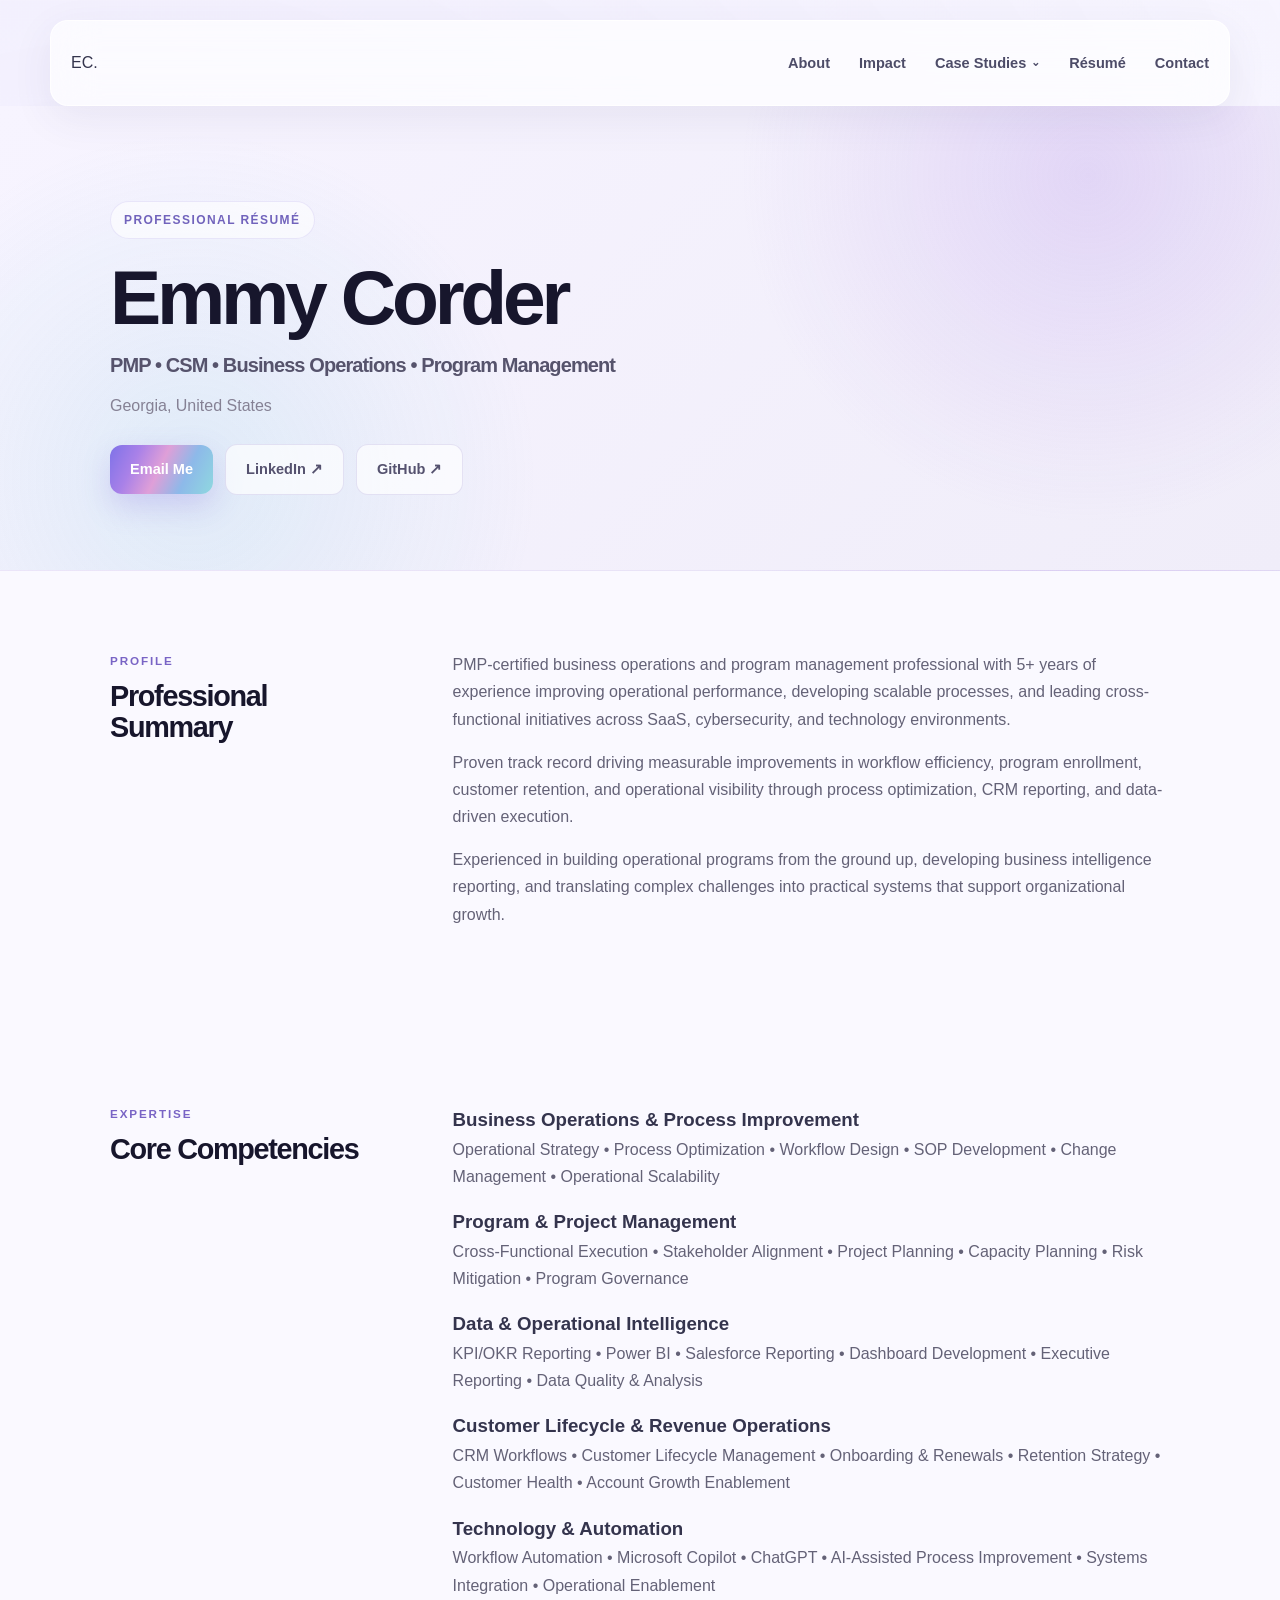
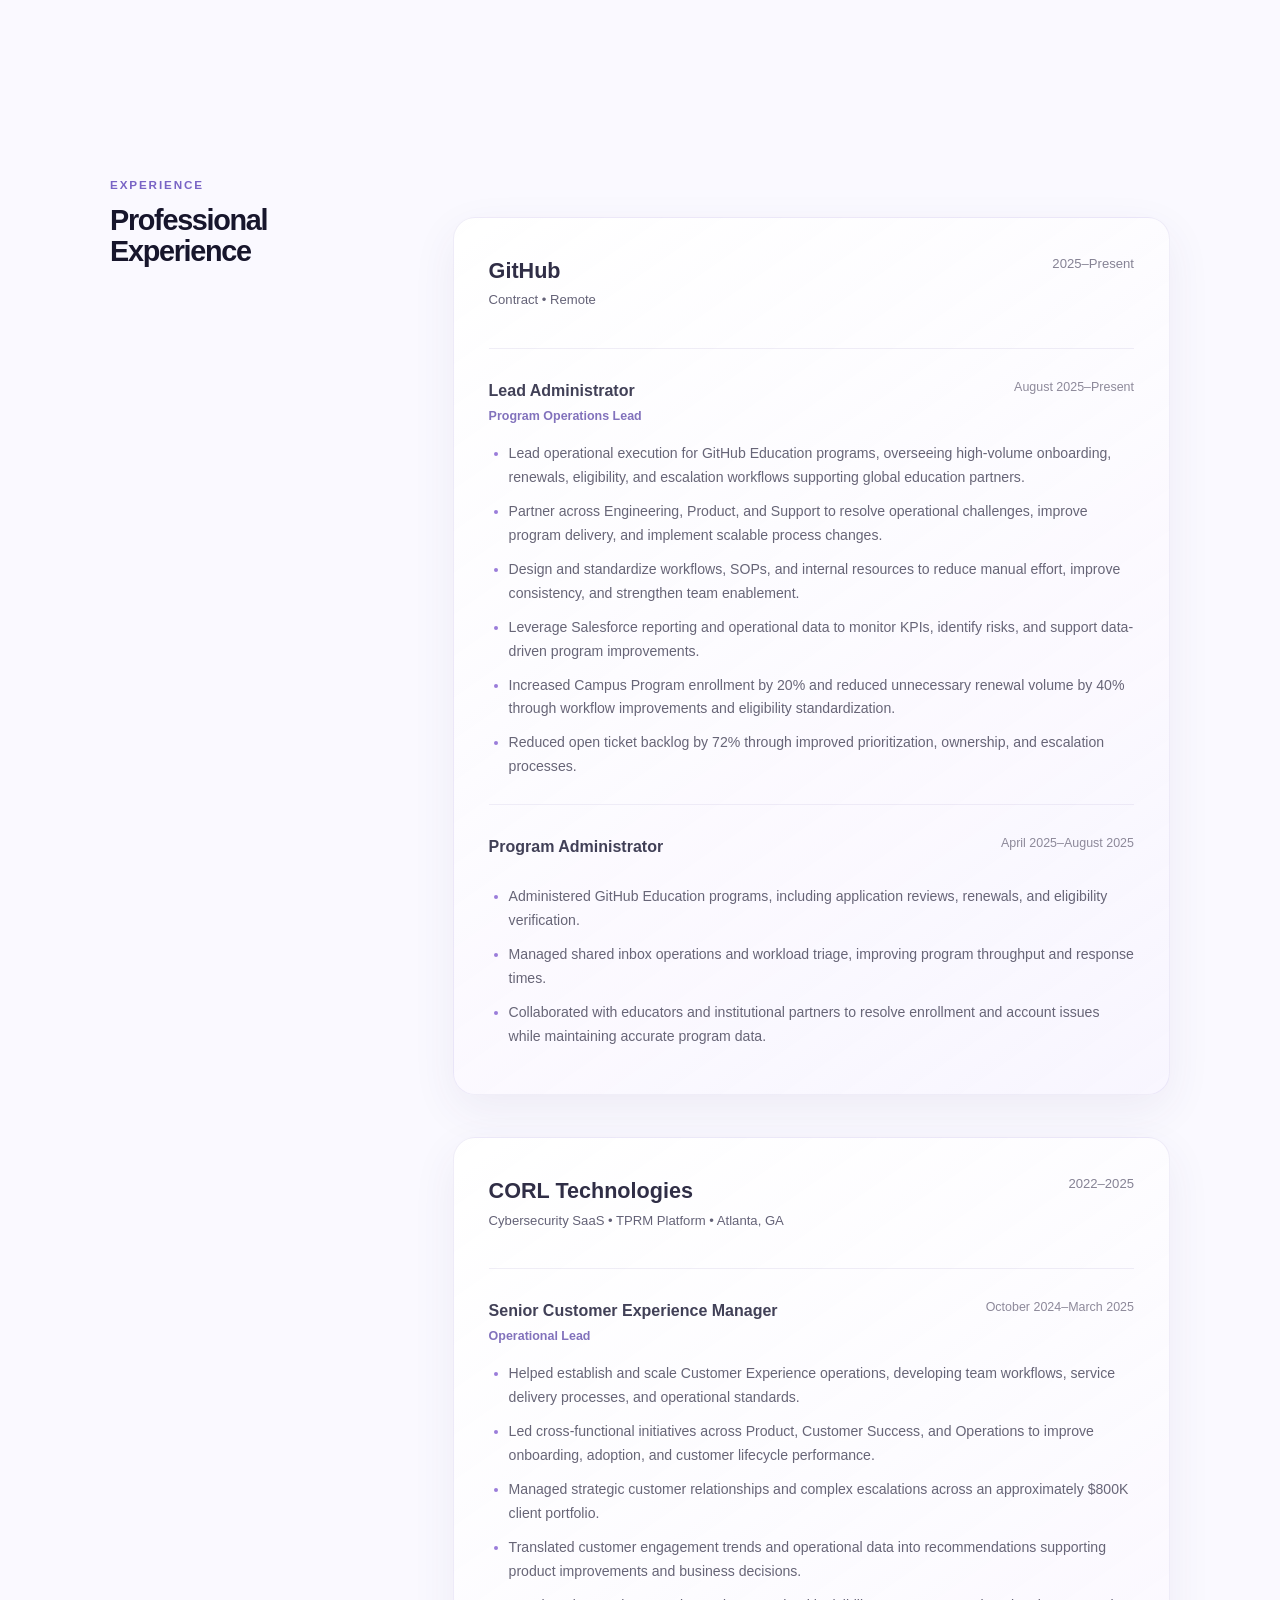
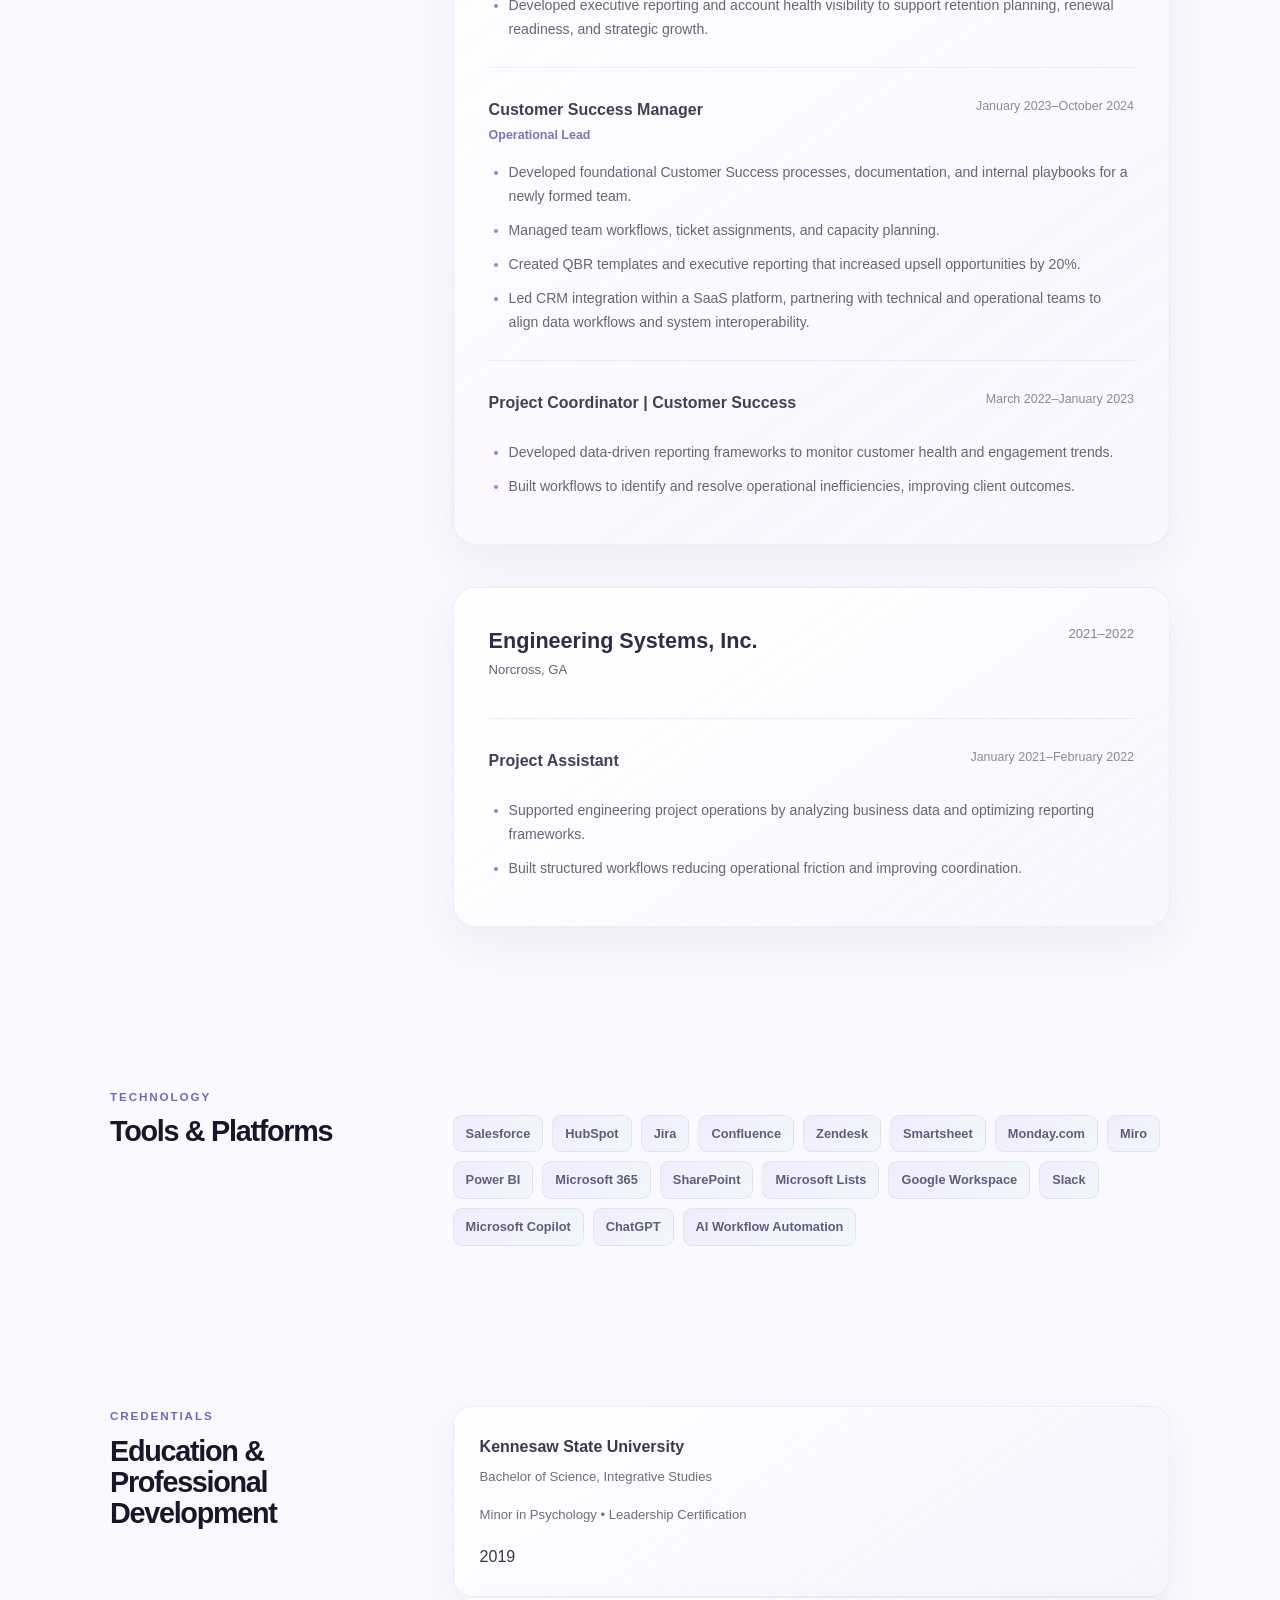
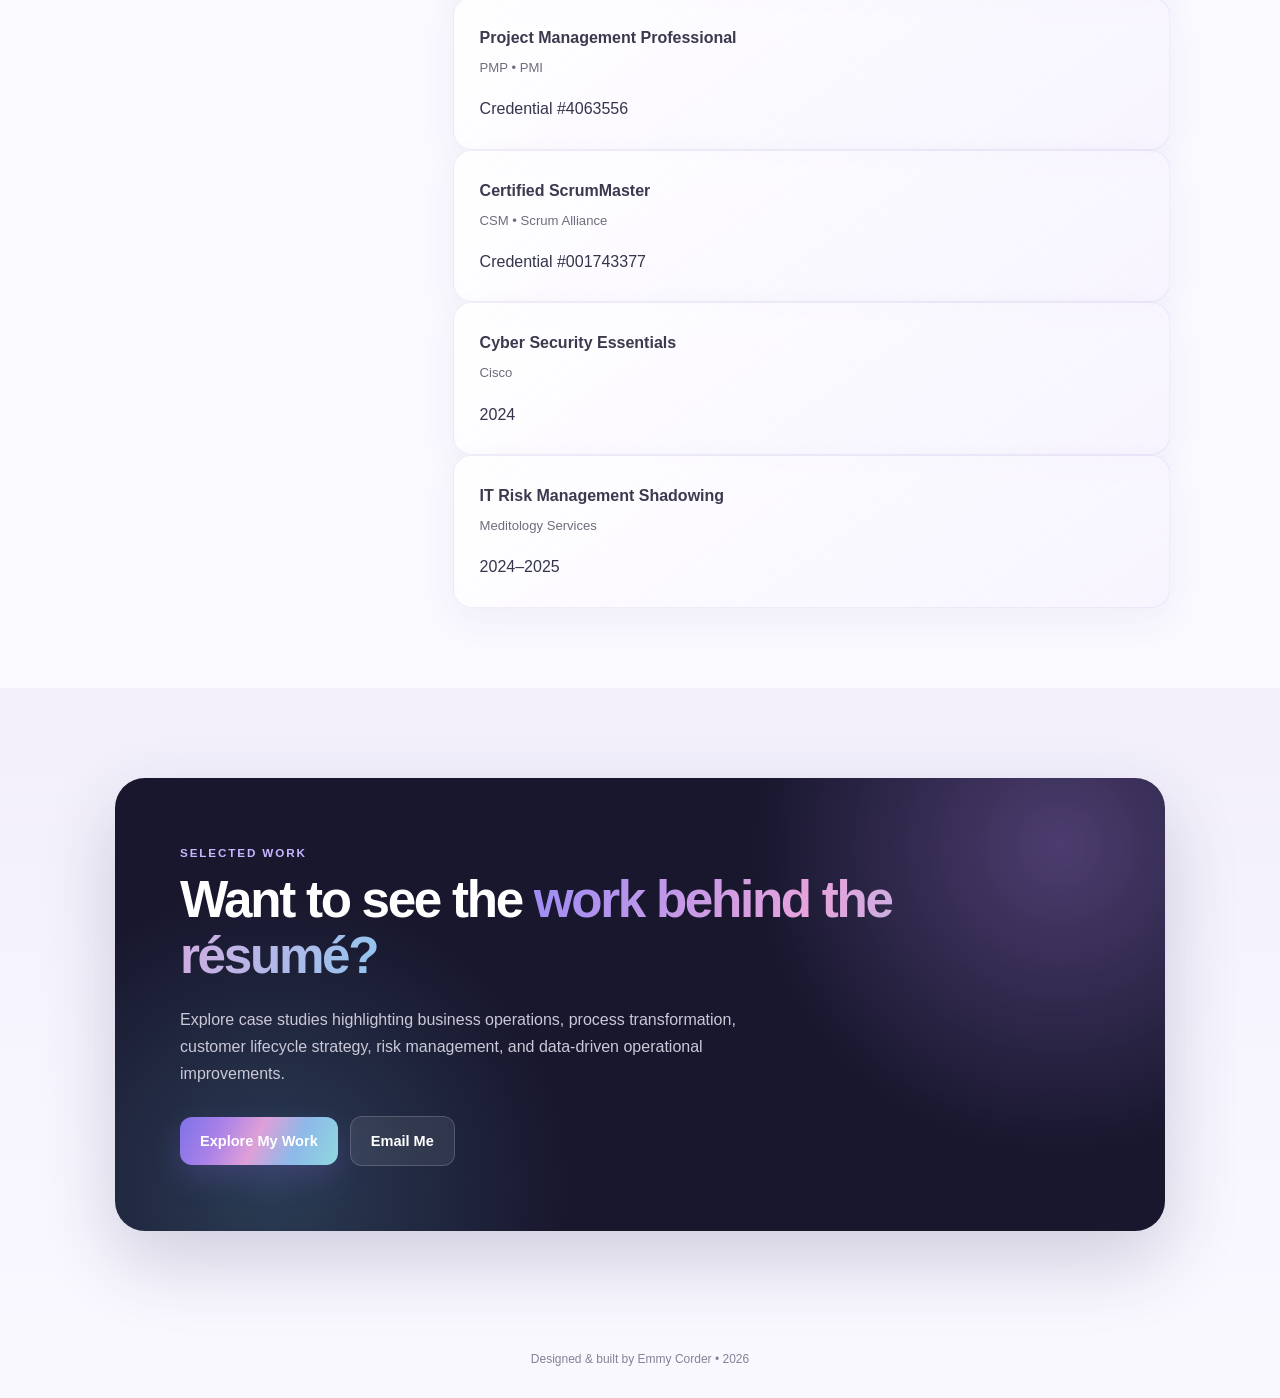
==== commit 60ed8027: "Update job titles in resume.html" ====
--- a/resume.html
+++ b/resume.html
@@ -257,7 +257,7 @@
                         <div class="role-heading">
 
                             <h4>
-                                Lead Education Administrator
+                                Lead Administrator
                                 <span>Program Operations Lead</span>
                             </h4>
 
@@ -309,7 +309,7 @@
                         <div class="role-heading">
 
                             <h4>
-                                Education Program Administrator
+                                Program Administrator
                             </h4>
 
                             <p>April 2025–August 2025</p>
